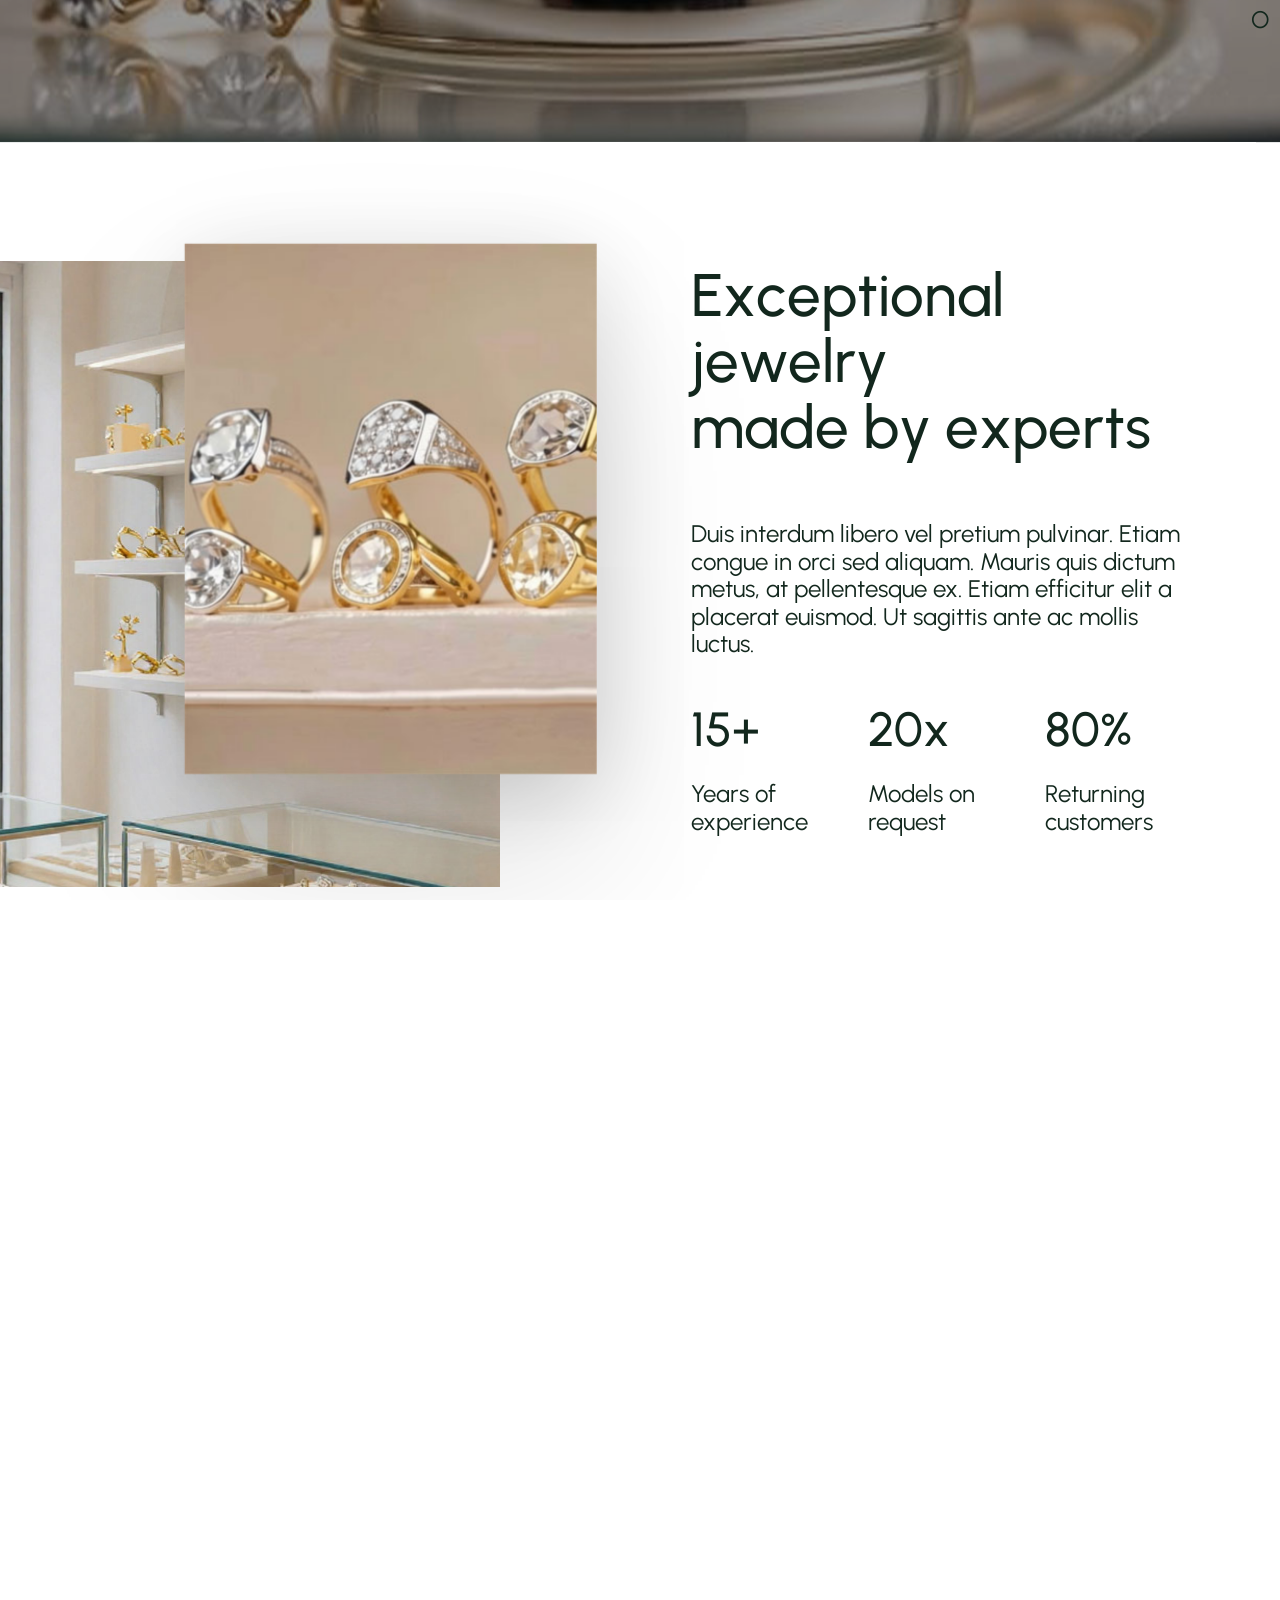
==== index.html @ 09de11d5 "home-page" ====
<!DOCTYPE html>
<html lang="en">

<head>
    <title>Gabriel Matei</title>
    <meta charset="UTF-8">
    <meta name="viewport" content="width=device-width, initial-scale=1">
    <meta name="description" content="" />
    <meta name="keywords"
        content="Senior Frontend UI Developer | Figma to Production | Pixel Perfect Implementation" />
    <meta http-equiv="Content-Language" content="en-us">
    <meta http-equiv="Content-Type" content="text/html; charset=windows-1252">
    <meta http-equiv="content-type" content="text/html; charset=utf-8" />
    <meta http-equiv="X-UA-Compatible" content="IE=9; IE=8; IE=7; IE=EDGE" />
    <link rel="icon" href="favicon.ico" type="image/x-icon" />

    <link rel="preconnect" href="https://fonts.googleapis.com">
    <link rel="preconnect" href="https://fonts.gstatic.com" crossorigin>
    <link href="https://fonts.googleapis.com/css2?family=Urbanist:ital,wght@0,100..900;1,100..900&display=swap" rel="stylesheet">

    <link href="css/bootstrap.min.css" rel="stylesheet">
    <link href="css/custom.css" rel="stylesheet">

    <script src="js/jquery-1.12.4.js"></script>
    <script src="js/gsap.min.js"></script>
    <script src="js/GSDevTools.min.js"></script>
    <script src="js/ScrollSmoother.min.js"></script>
    <script src="js/ScrollToPlugin.min.js"></script>
    <script src="js/ScrollTrigger.min.js"></script>
    <script src="js/SplitText.min.js"></script>
</head>

<body class="page-gm">

    <div id="smooth-wrapper">
        <div id="smooth-content">

            <nav id="side-menu" style="position: fixed; right: -320px; width: 320px; height: 100vh; background: #fff;">
                meniul aici</nav>

            <div class="body-container">

                <div id="csm-hero" class="container-fluid csm-hero">

                    <header>

                        <div class="csm-header d-flex align-items-center">
                            <div class="container">

                                <div class="row d-flex align-center csm-header-container">
                                    <div class="col-lg-5 d-flex align-center gap-15">
                                        <div class="csm-simple-slit-text">Gabriel Matei</div>
                                    </div>
                                    <div class="col-lg-7 csm-menu-right">

                                        <nav>
                                            <ul class="primary-nav">
                                                <li class="menu-item">
                                                    <a href="index.html">Home</a>
                                                </li>
                                                <li class="menu-item">
                                                    <a href="portfolio.html">Portfolio</a>
                                                </li>
                                                <li class="menu-item">
                                                    <a href="tech.html">Tech highlights</a>
                                                </li>
                                                <li class="menu-item">
                                                    <a href="contact.html">Contact</a>
                                                </li>
                                            </ul>
                                        </nav>
                                    </div>
                                </div>

                            </div>
                        </div>

                    </header>

                    <div class="container">
                        <div class="row">
                            <div class="col-lg-12">
                                <div class="hero-c-left">
                                    <h1><span class="color">Senior</span> Frontend Developer</h1>
                                    <div class="description"><span class="bullet">&#11044;</span> Building responsive
                                        interfaces & UI systems</div>
                                    <div class="description"><span class="bullet">&#11044;</span> Advanced CSS
                                        architecture</div>
                                    <div class="description"><span class="bullet">&#11044;</span> CSS variables design
                                        systems</div>
                                    <div class="description"><span class="bullet">&#11044;</span> Dynamic theming with
                                        HSL color tokens</div>
                                    <div class="description"><span class="bullet">&#11044;</span> Responsive UI systems
                                    </div>
                                    <div class="hero-btn">
                                        <a class="csm-btn csm-full-btn" href="portfolio.html">Read More</a>
                                        <a class="csm-btn csm-btn-white" href="contact.html">Contact</a>
                                    </div>
                                </div>
                            </div>
                        </div>
                    </div>

                </div>

                <div class="container-fluid">
                    <div class="csm-image-grid">

                        <div class="row">

                            <div class="img-col-right col-lg-6">
                                <div class="csm-img">
                                    <div class="csm-c-img">
                                        <img src="img/jewerly-store-01.jpg" alt="" data-speed="1.1">
                                    </div>
                                </div>
                                <div class="csm-c-img">
                                    <div class="" data-speed="1.1">
                                        <div class="csm-img-small">
                                            <img src="img/jewerly-store-01k.jpg" alt="" data-speed="1.2">
                                        </div>
                                    </div>
                                </div>
                            </div>

                            <div class="text-col-right col-lg-6">
                                <h2 class="csm-slit-word">Exceptional jewelry<br>made by experts</h2>
                                <p class="csm-text-slideUp">Duis interdum libero vel pretium pulvinar. Etiam congue in
                                    orci sed aliquam. Mauris quis dictum metus, at pellentesque ex. Etiam efficitur elit
                                    a placerat euismod. Ut sagittis ante ac mollis luctus.</p>
                                <div class="csm-grid-details">
                                    <div class="row">
                                        <div class="col-lg-4">
                                            <h3 class="csm-text-slideUp">15+</h3>
                                            <p class="csm-text-slideUp">Years of experience</p>
                                        </div>
                                        <div class="col-lg-4">
                                            <h3 class="csm-text-slideUp">20x</h3>
                                            <p class="csm-text-slideUp">Models on request</p>
                                        </div>
                                        <div class="col-lg-4">
                                            <h3 class="csm-text-slideUp">80%</h3>
                                            <p class="csm-text-slideUp">Returning customers</p>
                                        </div>
                                    </div>
                                </div>
                            </div>
                        </div>

                        <div class="row row-reverse">

                            <div class="img-col-left col-lg-6">
                                <div class="csm-img">
                                    <div class="csm-c-img">
                                        <img src="img/jewerly-store-02.jpg" alt="" data-speed="1.1">
                                    </div>
                                </div>
                                <div class="csm-c-img">
                                    <div class="csm-img-small">
                                        <img src="img/jewerly-store-01e.jpg" alt="" data-speed="1.15">
                                    </div>
                                </div>
                            </div>

                            <div class="text-col-right col-lg-6">
                                <h2 class="csm-slit-word">Exceptionally executed</h2>
                                <p class="csm-text-slideUp">Ut lectus erat, fermentum sed eros quis, varius malesuada
                                    ligula. Donec sit amet tempor nulla. Donec feugiat enim diam, ut condimentum libero
                                    varius in. Nunc feugiat vulputate mi laoreet hendrerit. Nulla a sagittis ligula.
                                    Vestibulum vestibulum eu nunc et fermentum. Integer ultricies, urna a sollicitudin
                                    malesuada, leo sem sagittis arcu, at vulputate turpis elit viverra enim.</p>
                                <div class="csm-grid-details">
                                    <div class="row">
                                        <div class="col-lg-6">
                                            <h3 class="csm-text-slideUp">100+</h3>
                                            <p class="csm-text-slideUp">New stores across the country</p>
                                        </div>
                                        <div class="col-lg-6">
                                            <h3 class="csm-text-slideUp">25%</h3>
                                            <p class="csm-text-slideUp">Discount on new products</p>
                                        </div>
                                    </div>
                                </div>
                            </div>

                        </div>

                        <div class="row">

                            <div class="img-col-right col-lg-6">
                                <div class="csm-img">
                                    <div class="csm-c-img">
                                        <img src="img/jewerly-store-03.jpg" alt="" data-speed="1.1">
                                    </div>
                                </div>
                                <div class="csm-c-img">
                                    <div class="" data-speed="1.1">
                                        <div class="csm-img-small">
                                            <img src="img/jewerly-store-03h.jpg" alt="" data-speed="1.2">
                                        </div>
                                    </div>
                                </div>
                            </div>

                            <div class="text-col-right col-lg-6">
                                <h2 class="csm-slit-word">New models made monthly</h2>
                                <p class="csm-text-slideUp">Sed lobortis magna rhoncus vestibulum porta. Donec non
                                    varius enim. Quisque posuere augue venenatis est imperdiet rutrum. Curabitur
                                    pulvinar posuere tincidunt. Sed ullamcorper nisl sit amet sapien luctus pretium. Sed
                                    rhoncus iaculis posuere. Nam placerat scelerisque auctor.</p>
                                <div class="csm-grid-details">
                                    <div class="row">
                                        <div class="col-lg-4">
                                            <h3 class="csm-text-slideUp">3x</h3>
                                            <p class="csm-text-slideUp">New models</p>
                                        </div>
                                        <div class="col-lg-4">
                                            <h3 class="csm-text-slideUp">+40%</h3>
                                            <p class="csm-text-slideUp">Turnover</p>
                                        </div>
                                        <div class="col-lg-4">
                                            <h3 class="csm-text-slideUp">100%</h3>
                                            <p class="csm-text-slideUp">Satisfied customers</p>
                                        </div>
                                    </div>
                                </div>
                            </div>
                        </div>
                    </div>
                </div>

                <!-- <div class="roll-text">
                    <div class="inner">
                        <div class="text">
                            innovation
                        </div>
                        <div class="text">
                            innovation
                        </div>
                        <div class="text">
                            innovation
                        </div>
                    </div>
                </div> -->

                <div class="roll-text-right">
                    <div id="rti-in" class="inner">
                        <div id="rti-text" class="text">
                            innovation
                        </div>
                        <div class="text">
                            innovation
                        </div>
                        <div class="text">
                            innovation
                        </div>
                    </div>
                </div>

                <div class="sticky-container">

                    <div class="csm-bg-1 sticky-box">
                        <div class="container">
                            <div class="row">
                                <div class="col-lg-12">
                                    <h3>The beginnings</h3>
                                    <div class="sticky-box-text">
                                        <p>Quisque quis volutpat nulla. Class aptent taciti sociosqu ad litora torquent
                                            per conubia nostra, per inceptos himenaeos. Ut sodales, magna sed imperdiet
                                            ullamcorper, velit tortor lacinia tellus, vel vestibulum turpis tellus ac
                                            turpis. Aliquam scelerisque turpis sed quam aliquet, in convallis lorem
                                            tristique.</p>
                                    </div>
                                </div>
                            </div>
                        </div>
                    </div>

                    <div class="csm-bg-2 sticky-box">
                        <div class="container">
                            <div class="row">
                                <div class="col-lg-12">
                                    <h3>Fine Jewellery</h3>
                                    <div class="sticky-box-text">
                                        <p> In sagittis ex at auctor condimentum. In ante enim, accumsan tempor ante ac,
                                            finibus porta eros. Curabitur libero risus, bibendum sed tempor quis,
                                            lacinia vitae nibh. Ut non elit ut erat condimentum sollicitudin. Phasellus
                                            a pulvinar tortor. Sed ac tellus et sem ultrices faucibus. Vestibulum in
                                            rhoncus urna. Nullam vel feugiat nulla, sit amet dapibus augue.</p>
                                    </div>
                                </div>
                            </div>
                        </div>
                    </div>

                    <div class="csm-bg-3 sticky-box">
                        <div class="container">
                            <div class="row">
                                <div class="col-lg-12">
                                    <h3>The first ambassador</h3>
                                    <div class="sticky-box-text">
                                        <p>Phasellus molestie, sapien vitae vehicula facilisis, enim velit tempor
                                            tortor, vitae eleifend lorem sem nec erat. Vestibulum mattis, risus et
                                            consectetur porta, nisl ex egestas nisl, eu suscipit urna odio non velit.
                                            Nunc id mi volutpat, viverra urna nec, pretium dui. Integer commodo enim
                                            gravida ligula semper, sed eleifend ligula sodales. Duis nec ultrices sem,
                                            sed vestibulum elit. Maecenas malesuada iaculis consequat. Sed lectus enim,
                                            dignissim eget iaculis at, placerat eu dui. Suspendisse non mattis est.
                                            Vivamus eleifend convallis sem. Donec justo odio, scelerisque eu nibh et,
                                            feugiat consequat diam.</p>
                                    </div>
                                </div>
                            </div>
                        </div>
                    </div>

                    <div class="csm-bg-4 sticky-box">
                        <div class="container">
                            <div class="row">
                                <div class="col-lg-12">
                                    <h3>The steps to international success</h3>
                                    <div class="sticky-box-text">
                                        <p> Aliquam erat volutpat. Etiam porttitor mauris id arcu ornare, in scelerisque
                                            nisl tempor. Donec et tempus arcu. Curabitur non pretium nisl, in rhoncus
                                            urna. Aliquam at pharetra turpis, nec dapibus turpis. Vestibulum ex justo,
                                            pretium ac metus ut, ullamcorper pellentesque nunc. Proin et imperdiet
                                            justo. Mauris vitae nunc quis nisi egestas tempor. In quis feugiat nisl.
                                            Quisque porttitor in tellus ut vulputate. Integer non justo metus.</p>
                                    </div>
                                </div>
                            </div>
                        </div>
                    </div>

                    <div class="csm-bg-5 sticky-box">
                        <div class="container">
                            <div class="row">
                                <div class="col-lg-12">
                                    <h3>The luxury experience</h3>
                                    <div class="sticky-box-text">
                                        <p> Lorem ipsum dolor sit amet, consectetur adipiscing elit. Aliquam elit nisl,
                                            dictum eget tortor eu, sodales interdum velit. Ut pretium augue at dolor
                                            laoreet, nec iaculis tellus pharetra. Etiam id mauris ut felis consectetur
                                            vestibulum. Etiam vitae congue sem. Aenean diam metus, facilisis eu libero
                                            ultricies, fringilla porttitor enim. Nulla ac dolor quis urna ultrices
                                            placerat ac eu massa. Donec ante nisi, pulvinar non commodo eget, pretium
                                            eget diam.</p>
                                    </div>
                                </div>
                            </div>
                        </div>
                    </div>

                    <div class="csm-bg-6 sticky-box last-sticky-box">
                        <div class="container">
                            <div class="row">
                                <div class="col-lg-12">
                                    <h3>Design and innovation</h3>
                                    <div class="sticky-box-text">
                                        <p> Etiam sodales nibh nec velit lacinia interdum. Maecenas ornare nibh vitae
                                            sem posuere, ac tristique arcu faucibus. Fusce ligula libero, dignissim ac
                                            iaculis nec, viverra non velit. Integer nec accumsan ex. Aliquam eleifend
                                            dapibus nisi non interdum. Nam diam lorem, dignissim in nunc at, varius
                                            facilisis massa. Donec et condimentum tellus. In laoreet erat eget enim
                                            commodo, nec volutpat metus aliquet.</p>
                                    </div>
                                </div>
                            </div>
                        </div>
                    </div>

                </div>

                <div id="highlight-style" class="csm-gradient-th-container">
                    <div class="bg">
                        <div class="container">
                            <div class="row">
                                <div class="col-lg-12">
                                    <p>Vivamus fringilla, augue nec egestas volutpat, risus tortor blandit nunc, vel
                                        vestibulum nisl nisi ac nulla. Integer fermentum porttitor tempor. Pellentesque
                                        et tincidunt massa. Vestibulum ante ipsum primis in faucibus orci luctus et
                                        ultrices posuere cubilia curae. Nam in tellus laoreet, ullamcorper elit at,
                                        imperdiet risus. Fusce purus sem, cursus nec purus imperdiet, aliquet congue
                                        leo.</p>
                                </div>
                            </div>
                        </div>
                    </div>
                </div>

                <div class="scroll-text-container">

                    <section class='scroll-text-smooth'>
                        <div class='wrapper text'>
                            <span>you can shine</span>
                        </div>
                    </section>

                </div>

                <!-- <div class="csm-gradient-sec-container">
                    <div class="bg">
                        <div class="container">
                            <div class="row">
                                <div class="col-lg-12">
                                    <p>Maecenas eget tincidunt ex, nec venenatis quam. Maecenas sodales metus neque. Fusce ornare erat est, quis suscipit ante rhoncus quis. Vivamus a elit dolor. Sed magna tortor, pretium sed accumsan in, pretium ac arcu. Quisque sed dictum turpis, vel euismod ante. Praesent neque risus, vehicula et nulla eu, dapibus suscipit tellus. Nunc in diam magna. Quisque vel justo scelerisque, blandit turpis non, gravida urna. Sed vestibulum nibh a est scelerisque pretium. Aenean finibus commodo orci eu congue. Aenean commodo commodo eros, eu porta velit lobortis ac. Suspendisse ut pretium nibh, sit amet volutpat enim.</p>
                                </div>
                            </div>
                        </div>
                    </div>
                </div> -->

                <div class="csm-icon-boxes-full">
                    <div class="csm-icon-boxes">
                        <div class="container-fluid">
                            <div class="row">
                                <div class="col-lg-3 csm-box-1">
                                    <div class="csm-icon">
                                        <svg version="1.0" xmlns="http://www.w3.org/2000/svg" width="512.000000pt"
                                            height="512.000000pt" viewBox="0 0 512.000000 512.000000"
                                            preserveAspectRatio="xMidYMid meet">
                                            <g transform="translate(0.000000,512.000000) scale(0.100000,-0.100000)"
                                                fill="#000000" stroke="none">
                                                <path
                                                    d="M2500 4648 c-19 -21 -20 -34 -20 -244 0 -209 1 -223 21 -248 16 -20 29 -26 59 -26 30 0 43 6 59 26 20 25 21 39 21 249 0 219 0 222 -23 243 -31 30 -89 30 -117 0z" />
                                                <path
                                                    d="M1600 4498 c-11 -12 -20 -34 -20 -48 0 -15 47 -124 105 -242 93 -193 108 -217 135 -227 54 -18 109 16 110 69 0 26 -186 419 -214 452 -23 26 -89 24 -116 -4z" />
                                                <path
                                                    d="M3404 4502 c-25 -30 -214 -424 -214 -448 0 -12 9 -33 21 -48 16 -20 29 -26 59 -26 22 0 45 7 55 16 23 23 206 403 212 442 4 25 1 38 -17 57 -29 31 -92 35 -116 7z" />
                                                <path
                                                    d="M904 4090 c-26 -10 -54 -48 -54 -71 0 -32 121 -269 145 -285 37 -24 91 -11 110 26 8 16 15 35 15 43 0 8 -29 74 -65 146 -50 101 -71 134 -90 141 -30 12 -33 12 -61 0z" />
                                                <path
                                                    d="M4152 4090 c-15 -7 -42 -50 -87 -141 -36 -72 -65 -138 -65 -146 0 -8 7 -27 15 -43 19 -37 73 -50 110 -26 26 17 145 253 145 287 0 25 -40 67 -70 73 -14 3 -35 1 -48 -4z" />
                                                <path
                                                    d="M1695 3790 c-197 -31 -390 -132 -520 -272 -33 -35 -311 -422 -617 -860 -603 -861 -588 -836 -535 -886 28 -27 77 -29 105 -4 10 9 261 364 557 787 296 424 559 794 584 824 62 74 141 135 236 181 119 57 190 74 325 74 160 0 277 -35 404 -119 58 -38 81 -66 92 -111 6 -24 5 -26 -12 -19 -10 5 -59 19 -109 33 -115 31 -310 35 -420 8 -225 -55 -421 -184 -538 -356 -41 -59 -8 -130 60 -130 31 0 43 7 77 47 114 132 215 206 347 254 217 79 432 56 648 -70 51 -30 77 -52 88 -76 21 -44 11 -94 -28 -130 -39 -39 -91 -38 -179 0 -52 22 -84 29 -161 33 -169 8 -288 -35 -400 -147 -76 -76 -114 -144 -165 -296 -30 -90 -34 -115 -34 -205 0 -158 36 -270 126 -389 25 -33 73 -81 107 -106 34 -26 203 -118 377 -205 173 -87 325 -169 338 -183 53 -56 32 -146 -42 -181 -35 -16 -44 -16 -246 10 -196 25 -211 26 -234 10 -45 -29 -47 -102 -3 -130 12 -8 111 -26 229 -41 234 -30 279 -27 362 25 l46 30 46 -30 c90 -57 111 -57 529 -4 426 54 465 54 607 -6 152 -63 215 -129 760 -790 l293 -355 44 -3 c56 -4 81 17 81 69 0 42 27 6 -379 499 -306 372 -447 532 -528 602 -123 107 -285 173 -453 184 -68 5 -159 -4 -447 -41 -353 -45 -364 -46 -399 -29 -74 35 -95 125 -42 181 13 14 165 96 338 183 174 87 343 179 377 205 104 78 183 198 218 335 28 105 17 270 -25 385 -51 142 -87 204 -159 276 -111 110 -232 155 -400 147 -77 -4 -109 -11 -161 -33 -89 -39 -141 -39 -181 1 -20 21 -32 44 -36 71 -4 34 -1 45 27 76 37 42 148 106 235 135 33 12 99 26 148 33 240 33 502 -74 662 -272 52 -64 59 -69 95 -69 71 0 105 69 63 130 -117 172 -314 302 -538 356 -111 27 -306 23 -420 -8 -49 -14 -99 -28 -109 -33 -17 -7 -19 -5 -13 23 4 18 14 43 22 56 21 32 156 98 270 132 78 24 108 27 225 28 120 0 144 -3 215 -27 207 -69 281 -141 576 -564 127 -182 234 -327 247 -333 36 -16 61 -12 87 15 50 49 44 60 -201 411 -124 177 -250 350 -280 382 -104 115 -268 215 -424 259 -99 27 -356 25 -464 -5 -165 -46 -330 -131 -378 -196 -43 -59 -63 -138 -52 -206 l9 -55 -42 -28 -43 -29 -43 29 -42 28 9 49 c11 62 -5 138 -43 198 -47 75 -233 179 -390 219 -88 23 -268 32 -356 19z m886 -956 c54 -66 208 -80 314 -29 54 27 70 30 160 30 91 0 105 -3 153 -28 114 -60 165 -128 222 -296 29 -86 32 -103 28 -191 -3 -88 -7 -104 -41 -171 -71 -142 -111 -171 -502 -366 -170 -85 -320 -164 -332 -175 l-22 -20 -33 25 c-18 14 -168 92 -333 175 -165 83 -321 165 -346 184 -63 45 -116 110 -153 188 -26 55 -31 80 -34 161 -4 87 -1 104 28 190 58 171 114 244 228 297 49 23 70 27 152 27 84 -1 102 -4 155 -30 106 -51 260 -37 314 29 8 9 17 16 21 16 4 0 13 -7 21 -16z" />
                                                <path
                                                    d="M4497 2608 c-24 -19 -38 -64 -28 -91 9 -24 492 -719 521 -751 23 -23 85 -24 111 0 13 11 19 30 19 56 0 36 -27 78 -257 406 -141 202 -264 372 -272 379 -21 16 -73 16 -94 1z" />
                                                <path
                                                    d="M1488 1350 c-130 -23 -250 -75 -353 -153 -86 -65 -246 -249 -793 -915 -128 -155 -142 -177 -142 -211 0 -52 25 -73 81 -69 l44 3 315 382 c519 629 575 688 716 755 79 37 191 60 279 57 97 -3 102 -2 125 21 27 27 25 73 -3 106 -22 25 -29 27 -123 30 -54 2 -120 -1 -146 -6z" />
                                            </g>
                                        </svg>
                                    </div>
                                    <h4>Love & Engagement</h4>
                                    <p>Expertly crafted diamond rings that celebrate love in all its forms</p>
                                </div>
                                <div class="col-lg-3 csm-box-2">
                                    <div class="csm-icon">
                                        <svg version="1.0" xmlns="http://www.w3.org/2000/svg" width="512.000000pt"
                                            height="512.000000pt" viewBox="0 0 512.000000 512.000000"
                                            preserveAspectRatio="xMidYMid meet">
                                            <g transform="translate(0.000000,512.000000) scale(0.100000,-0.100000)"
                                                fill="#000000" stroke="none">
                                                <path
                                                    d="M985 5095 c-18 -17 -25 -35 -25 -61 0 -34 11 -48 140 -179 l140 -142 0 -61 c0 -105 -64 -269 -155 -397 -50 -70 -169 -187 -238 -234 -64 -44 -221 -117 -277 -130 -25 -6 -72 -11 -105 -11 l-59 0 -143 141 -142 142 -43 -6 c-54 -7 -78 -35 -78 -90 0 -41 4 -45 317 -360 360 -360 373 -370 492 -369 181 2 384 76 543 198 l60 47 95 -95 94 -94 14 -80 c76 -423 -130 -900 -492 -1144 -79 -54 -103 -81 -103 -120 0 -39 23 -66 99 -117 378 -255 577 -721 494 -1159 -22 -121 -20 -154 12 -182 31 -26 51 -27 147 -6 101 23 337 23 439 0 166 -36 302 -93 436 -182 95 -64 229 -192 288 -278 78 -113 92 -126 141 -126 48 0 38 -10 153 146 254 343 719 521 1143 440 164 -32 194 -2 162 162 -22 116 -24 303 -5 412 28 161 98 333 191 471 59 87 219 245 311 307 81 54 89 65 89 116 0 41 -11 54 -90 107 -36 24 -107 84 -158 133 -285 275 -406 653 -337 1054 19 112 19 112 -1 139 -29 38 -64 44 -147 25 -105 -23 -355 -23 -467 1 -173 38 -332 112 -486 228 -59 45 -86 59 -111 59 -49 0 -83 -37 -83 -91 0 -37 5 -47 43 -81 98 -92 295 -202 448 -251 152 -50 232 -61 425 -62 l181 0 -1 -165 c0 -186 15 -290 64 -441 76 -233 211 -435 400 -601 l68 -61 -53 -43 c-124 -102 -261 -274 -338 -429 -107 -215 -164 -511 -140 -725 l9 -76 -81 9 c-150 16 -372 -11 -535 -64 -227 -73 -461 -231 -610 -410 l-47 -57 -60 67 c-168 191 -368 324 -602 401 -151 49 -255 64 -441 64 l-165 -1 0 186 c0 200 -11 276 -61 428 -76 230 -240 468 -424 616 l-45 36 40 32 c287 231 471 596 493 981 l7 112 327 -322 326 -322 -43 -64 c-23 -35 -56 -102 -73 -148 -75 -208 -64 -416 33 -613 131 -268 386 -425 690 -425 298 0 549 151 685 412 60 115 83 209 83 353 1 174 -37 304 -131 442 -91 133 -295 283 -386 283 -71 0 -111 -80 -71 -137 9 -12 48 -39 88 -60 101 -52 210 -163 259 -263 47 -98 62 -166 62 -270 -2 -247 -160 -465 -400 -552 -73 -26 -232 -36 -313 -18 -297 64 -509 368 -461 662 13 78 58 197 90 238 l19 25 218 -217 c207 -207 220 -218 256 -218 54 0 87 35 87 91 0 41 -3 46 -215 259 -165 166 -213 219 -203 227 7 6 40 24 74 41 75 38 89 54 89 104 0 48 -39 88 -86 88 -32 0 -134 -47 -186 -86 -17 -13 -35 -24 -40 -24 -4 0 -154 146 -333 325 l-325 325 96 0 c260 0 551 100 772 266 112 84 129 130 74 192 -32 35 -90 30 -141 -11 -141 -115 -292 -190 -476 -238 -100 -27 -316 -36 -435 -19 l-90 12 -99 98 -98 97 45 59 c139 180 225 433 199 584 -6 33 -18 75 -27 93 -8 18 -160 178 -338 355 -323 322 -323 322 -365 322 -32 0 -49 -6 -67 -25z m618 -812 c-2 -151 -107 -359 -257 -509 -150 -150 -358 -255 -509 -257 l-68 -1 -94 94 -95 94 84 27 c298 98 537 308 671 592 24 50 52 120 61 155 l18 63 95 -95 95 -95 -1 -68z" />
                                                <path
                                                    d="M3022 5113 c-29 -11 -42 -62 -42 -162 0 -121 9 -147 55 -167 43 -18 79 -10 105 23 17 22 20 41 20 143 0 104 -2 120 -21 144 -16 21 -28 26 -62 25 -23 0 -48 -3 -55 -6z" />
                                                <path
                                                    d="M3012 4590 c-30 -28 -34 -53 -30 -174 3 -119 15 -142 79 -152 28 -5 41 -1 67 21 l32 27 0 124 c0 119 -1 126 -25 149 -31 32 -91 34 -123 5z" />
                                                <path
                                                    d="M3009 4071 c-29 -29 -29 -31 -29 -146 0 -115 0 -117 29 -146 18 -17 40 -29 56 -29 33 0 81 24 89 45 3 9 6 70 6 136 0 114 -1 121 -25 144 -35 36 -88 34 -126 -4z" />
                                                <path
                                                    d="M3013 3566 c-27 -24 -28 -27 -31 -143 -4 -117 -3 -120 23 -151 35 -42 93 -45 130 -7 24 23 25 30 25 147 -1 128 -5 144 -47 166 -34 19 -69 14 -100 -12z" />
                                                <path
                                                    d="M3030 3068 c-40 -21 -50 -54 -50 -166 0 -142 16 -172 96 -172 24 0 43 8 59 25 24 23 25 30 25 148 0 116 -1 125 -23 145 -29 28 -75 36 -107 20z" />
                                            </g>
                                        </svg>
                                    </div>
                                    <h4>The Art of Watchmaking</h4>
                                    <p>The precision of the work carried out at the highest level</p>
                                </div>
                                <div class="col-lg-3 csm-box-3">
                                    <div class="csm-icon">
                                        <svg version="1.0" xmlns="http://www.w3.org/2000/svg" width="512.000000pt"
                                            height="512.000000pt" viewBox="0 0 512.000000 512.000000"
                                            preserveAspectRatio="xMidYMid meet">
                                            <g transform="translate(0.000000,512.000000) scale(0.100000,-0.100000)"
                                                fill="#000000" stroke="none">
                                                <path
                                                    d="M1512 4372 l-312 -197 -421 -440 -421 -440 -179 -315 c-160 -280 -179 -319 -179 -360 0 -70 69 -662 80 -690 6 -14 19 -31 29 -37 13 -8 419 -40 1118 -88 604 -42 1099 -78 1101 -80 2 -1 -25 -249 -59 -550 -66 -585 -65 -577 -15 -610 24 -16 106 -11 1358 74 733 50 1348 95 1367 99 63 13 66 27 105 377 20 176 36 340 36 365 0 40 -22 82 -183 362 l-182 317 -421 438 -420 438 -306 193 -306 192 -63 0 c-35 0 -162 -7 -282 -16 -120 -9 -220 -14 -223 -11 -3 2 -32 243 -65 533 -32 291 -62 537 -65 547 -14 43 -41 49 -387 73 -182 13 -345 24 -362 24 -22 0 -116 -55 -343 -198z m633 -3 c110 -6 205 -14 212 -18 12 -7 -328 -643 -343 -641 -5 1 -93 45 -195 98 l-186 97 109 190 c59 105 122 214 139 243 22 39 34 52 47 48 9 -2 107 -10 217 -17z m-567 -191 c-8 -13 -43 -74 -79 -137 -63 -111 -73 -123 -470 -538 -398 -416 -408 -426 -521 -498 -64 -40 -126 -79 -139 -86 -23 -12 -23 -11 -8 12 9 13 44 75 80 138 63 111 73 123 470 538 l407 425 133 84 c73 46 135 84 137 84 2 0 -2 -10 -10 -22z m929 -434 c42 -373 42 -376 23 -402 -15 -21 -24 -69 -40 -217 -11 -104 -24 -203 -28 -219 -6 -26 -26 14 -156 319 -105 248 -145 353 -139 365 33 68 288 530 293 530 3 0 24 -169 47 -376z m-786 -91 l186 -98 -360 -375 c-197 -206 -399 -416 -448 -467 l-88 -91 -100 172 c-55 94 -103 178 -106 187 -4 12 97 123 355 393 199 207 364 376 368 376 4 0 91 -44 193 -97z m506 -708 l191 -450 -24 -215 c-13 -118 -25 -218 -27 -221 -2 -5 -1194 437 -1206 447 -1 1 192 206 430 454 237 248 435 447 439 443 4 -4 93 -210 197 -458z m1121 61 c72 -129 132 -238 132 -242 -1 -13 -373 -205 -382 -196 -11 11 -348 635 -345 638 3 3 362 31 422 32 l40 1 133 -233z m855 -538 c398 -415 412 -431 474 -540 107 -186 110 -178 -38 -85 l-131 82 -410 427 c-399 415 -412 430 -475 540 -107 187 -110 178 38 85 l132 -82 410 -427z m-1390 236 l149 -275 -248 -584 c-137 -321 -249 -583 -250 -582 -4 5 192 1717 196 1717 3 0 72 -124 153 -276z m-2075 23 c45 -78 93 -161 107 -184 l25 -41 -317 -191 c-252 -152 -319 -188 -321 -174 -15 108 -49 449 -44 451 4 1 106 65 227 142 121 77 225 140 230 140 6 0 47 -64 93 -143z m3217 -493 c198 -207 361 -380 363 -385 3 -7 -168 -309 -200 -352 -12 -16 -54 24 -453 442 -242 252 -441 463 -442 468 -2 6 344 196 367 202 3 0 167 -168 365 -375z m-2300 -110 c297 -112 531 -203 520 -203 -51 0 -1696 117 -1701 121 -2 3 116 77 263 166 l267 160 56 -21 c30 -11 298 -112 595 -223z m1934 -373 c200 -208 363 -382 363 -387 -1 -6 -1474 -564 -1479 -560 -2 1 138 332 309 735 l312 733 66 -70 c36 -39 229 -242 429 -451z m1139 -181 c199 -125 213 -135 208 -159 -3 -14 -15 -117 -27 -229 -15 -130 -27 -201 -33 -198 -6 2 -149 87 -318 188 l-307 184 96 165 c135 232 120 213 146 197 12 -8 118 -74 235 -148z m-335 -512 c248 -149 268 -163 237 -166 -73 -6 -1705 -119 -1707 -118 -4 3 1172 444 1185 445 8 1 136 -72 285 -161z" />
                                                <path
                                                    d="M3410 4315 l0 -85 -85 0 -85 0 0 -90 0 -90 85 0 85 0 0 -85 0 -85 90 0 90 0 0 85 0 85 85 0 85 0 0 90 0 90 -85 0 -85 0 0 85 0 85 -90 0 -90 0 0 -85z m170 -175 l0 -80 -80 0 -80 0 0 80 0 80 80 0 80 0 0 -80z" />
                                                <path d="M3660 3630 l0 -90 90 0 90 0 0 90 0 90 -90 0 -90 0 0 -90z" />
                                                <path d="M4690 3110 l0 -90 90 0 90 0 0 90 0 90 -90 0 -90 0 0 -90z" />
                                                <path d="M930 1580 l0 -90 90 0 90 0 0 90 0 90 -90 0 -90 0 0 -90z" />
                                                <path
                                                    d="M680 1245 l0 -85 -85 0 -85 0 0 -90 0 -90 85 0 85 0 0 -85 0 -85 90 0 90 0 0 85 0 85 85 0 85 0 0 90 0 90 -85 0 -85 0 0 85 0 85 -90 0 -90 0 0 -85z m170 -175 l0 -80 -80 0 -80 0 0 80 0 80 80 0 80 0 0 -80z" />
                                            </g>
                                        </svg>
                                    </div>
                                    <h4>New Models</h4>
                                    <p>New models appear regularly and differ from previous ones</p>
                                </div>
                                <div class="col-lg-3 csm-box-4">
                                    <div class="csm-icon">
                                        <svg version="1.0" xmlns="http://www.w3.org/2000/svg" width="512.000000pt"
                                            height="512.000000pt" viewBox="0 0 512.000000 512.000000"
                                            preserveAspectRatio="xMidYMid meet">
                                            <g transform="translate(0.000000,512.000000) scale(0.100000,-0.100000)"
                                                fill="#000000" stroke="none">
                                                <path
                                                    d="M2407 5100 c-78 -24 -155 -77 -208 -141 -100 -119 -126 -143 -184 -170 -68 -33 -163 -39 -225 -15 -162 64 -185 69 -275 68 -144 -1 -247 -45 -346 -148 -64 -68 -105 -146 -119 -227 -6 -31 -14 -82 -20 -113 -21 -124 -102 -218 -217 -254 -36 -11 -79 -20 -97 -20 -51 0 -146 -28 -201 -60 -61 -35 -155 -130 -182 -185 -40 -79 -56 -148 -56 -235 0 -84 7 -113 69 -270 24 -62 18 -157 -15 -225 -27 -58 -51 -84 -170 -183 -110 -92 -161 -209 -161 -366 1 -151 54 -269 163 -358 108 -90 163 -152 182 -207 25 -76 16 -175 -24 -266 -64 -150 -61 -296 12 -440 27 -55 121 -150 182 -185 55 -32 150 -60 201 -60 18 0 62 -9 100 -21 56 -17 77 -31 125 -78 47 -48 61 -69 78 -125 12 -38 21 -86 21 -107 0 -47 32 -147 66 -205 31 -53 128 -146 179 -171 80 -40 148 -56 235 -56 85 1 100 4 275 70 26 10 64 14 110 11 115 -6 159 -35 293 -196 91 -110 208 -162 362 -162 155 0 272 53 362 163 90 108 152 163 207 182 76 25 175 16 266 -24 92 -39 185 -54 267 -42 126 19 208 61 291 150 68 74 105 149 119 238 26 176 57 242 145 309 42 32 114 54 233 72 89 13 169 53 241 119 105 97 150 202 151 348 1 90 -4 113 -68 275 -24 62 -18 157 15 225 27 58 51 84 170 183 110 92 161 209 161 366 -1 150 -54 268 -162 358 -118 99 -142 125 -169 183 -33 68 -39 163 -15 225 64 162 69 185 68 275 -1 144 -45 247 -148 346 -71 66 -148 106 -235 120 -182 29 -229 48 -295 122 -46 51 -84 147 -84 211 0 51 -28 146 -60 201 -35 61 -130 155 -185 182 -79 40 -148 56 -235 56 -84 0 -113 -7 -270 -69 -62 -24 -157 -18 -225 15 -58 27 -84 51 -183 170 -56 66 -130 116 -211 141 -83 26 -223 26 -304 0z m273 -161 c64 -29 102 -61 155 -130 118 -156 240 -215 423 -207 84 4 109 9 187 42 148 63 264 50 365 -41 69 -62 96 -119 114 -243 20 -133 59 -214 140 -296 82 -81 163 -120 296 -140 124 -18 181 -45 243 -114 90 -100 103 -217 41 -366 -33 -77 -38 -102 -42 -186 -8 -183 51 -305 207 -423 110 -84 151 -158 151 -275 0 -118 -42 -192 -154 -277 -152 -115 -212 -239 -204 -422 4 -83 10 -108 42 -185 62 -149 49 -266 -41 -366 -62 -69 -119 -96 -243 -114 -133 -20 -214 -59 -296 -140 -81 -82 -120 -163 -140 -296 -18 -123 -45 -181 -112 -241 -102 -92 -219 -106 -367 -43 -78 33 -103 38 -186 42 -183 8 -307 -52 -422 -204 -85 -112 -159 -153 -277 -154 -121 0 -196 44 -284 164 -92 124 -207 186 -363 194 -105 5 -154 -5 -258 -50 -125 -55 -249 -37 -345 49 -69 62 -96 119 -114 243 -20 133 -59 214 -140 296 -82 81 -163 120 -296 140 -123 18 -181 45 -241 112 -87 97 -105 223 -51 349 43 97 52 137 52 229 0 169 -62 288 -209 399 -110 84 -151 158 -151 275 0 117 41 191 151 275 147 111 209 230 209 399 0 92 -9 132 -52 229 -54 126 -36 252 51 349 60 67 118 94 241 112 133 20 214 59 296 140 81 82 120 163 140 296 18 124 45 181 114 243 101 91 217 104 365 41 78 -33 103 -38 187 -42 183 -8 305 51 423 207 84 110 158 151 275 151 54 0 88 -6 120 -21z" />
                                                <path
                                                    d="M2315 4369 c-294 -38 -605 -166 -853 -354 -380 -286 -637 -718 -707 -1189 -19 -131 -19 -388 0 -523 38 -269 138 -532 289 -758 118 -176 157 -203 220 -154 38 30 36 84 -5 135 -154 191 -277 455 -331 712 -20 93 -23 136 -23 327 1 189 4 234 23 321 144 665 644 1164 1308 1306 96 20 135 23 329 23 189 -1 234 -4 321 -23 256 -56 520 -179 708 -331 51 -41 105 -43 135 -5 24 30 26 55 10 87 -16 29 -37 46 -164 132 -224 151 -487 252 -758 290 -112 16 -389 18 -502 4z" />
                                                <path
                                                    d="M3861 3704 c-34 -43 -26 -71 44 -169 166 -232 261 -464 301 -739 23 -155 15 -420 -16 -565 -141 -661 -643 -1161 -1306 -1303 -95 -20 -137 -23 -324 -23 -234 0 -293 8 -483 66 -186 57 -332 129 -497 248 -62 44 -94 61 -118 61 -44 0 -72 -30 -72 -79 0 -47 26 -73 172 -168 162 -106 371 -196 575 -248 182 -45 482 -59 682 -29 802 117 1425 737 1546 1540 19 126 19 388 0 521 -37 262 -135 524 -278 741 -95 145 -121 172 -167 172 -30 0 -43 -6 -59 -26z" />
                                                <path
                                                    d="M1925 3666 c-194 -61 -316 -238 -317 -462 -1 -152 44 -268 143 -366 34 -34 82 -70 116 -86 52 -24 70 -27 163 -27 99 0 110 2 171 32 165 81 276 294 253 488 -29 258 -205 437 -428 434 -34 0 -79 -6 -101 -13z m203 -172 c192 -96 226 -399 62 -548 -54 -49 -97 -66 -162 -66 -142 0 -259 141 -261 315 -1 131 61 244 162 297 70 37 129 37 199 2z" />
                                                <path
                                                    d="M2912 3573 c-22 -20 -812 -1897 -812 -1930 0 -11 9 -32 21 -47 27 -35 86 -37 116 -3 30 34 803 1886 803 1925 0 19 -8 40 -20 52 -25 25 -81 26 -108 3z" />
                                                <path
                                                    d="M2975 2387 c-62 -21 -103 -45 -153 -90 -126 -116 -184 -304 -148 -477 34 -160 116 -274 244 -337 72 -36 81 -38 171 -38 84 0 103 3 155 28 169 79 267 240 268 443 1 199 -94 369 -249 446 -57 28 -78 33 -157 35 -56 2 -106 -2 -131 -10z m212 -168 c97 -47 164 -167 166 -294 1 -131 -61 -244 -162 -297 -70 -37 -129 -37 -199 -2 -192 96 -226 399 -62 548 23 21 56 44 74 52 48 20 133 17 183 -7z" />
                                            </g>
                                        </svg>
                                    </div>
                                    <h4>Discounts</h4>
                                    <p>Percentage discounts for loyalty that can reach 50%</p>
                                </div>
                            </div>
                        </div>
                    </div>
                </div>

            </div>

            <footer>
                <div id="csm-footer" class="csm-container-fluid">
                    <div class="csm-footer">
                        <div class="csm-footer-top">
                            <div class="footer-title">you can shine</div>
                            <div class="csm-btn-back">
                                <a class="btn-back" href="#">
                                    <div class="btn-back-fill-bg"></div>
                                    <div class="arrows">
                                        <div class="arrow">
                                            <svg version="1.0" xmlns="http://www.w3.org/2000/svg" width="352.000000pt"
                                                height="500.000000pt" viewBox="0 0 352.000000 500.000000"
                                                preserveAspectRatio="xMidYMid meet">
                                                <g transform="translate(0.000000,500.000000) scale(0.100000,-0.100000)"
                                                    fill="#000000" stroke="none">
                                                    <path
                                                        d="M1611 4990 c-214 -45 -405 -173 -528 -355 -157 -233 -1037 -1624 -1054 -1667 -14 -35 -23 -85 -27 -144 -6 -112 17 -198 76 -290 50 -77 109 -128 202 -173 l75 -36 162 -3 162 -4 3 -936 c3 -873 5 -941 22 -992 61 -187 197 -322 375 -374 47 -14 136 -16 672 -16 588 0 620 1 680 20 163 51 285 165 351 328 l23 57 5 938 5 939 24 19 c20 16 40 19 140 19 183 0 280 37 392 149 69 69 119 156 138 241 25 108 8 248 -42 345 -19 39 -905 1443 -995 1577 -57 87 -180 204 -268 256 -38 23 -112 56 -164 73 -88 30 -106 33 -240 35 -80 2 -165 -1 -189 -6z m103 -148 c-160 -56 -251 -139 -400 -368 -304 -466 -909 -1440 -936 -1507 -29 -74 -36 -215 -13 -292 21 -74 44 -119 91 -180 l36 -48 -57 6 c-208 21 -355 250 -288 447 11 35 200 339 507 820 269 421 511 797 537 835 91 134 218 233 357 279 101 33 106 34 182 35 l65 1 -81 -28z m367 -106 c90 -19 178 -66 234 -123 60 -63 1031 -1598 1058 -1673 58 -164 -31 -368 -198 -453 -57 -29 -69 -31 -210 -37 -168 -7 -196 -16 -242 -77 l-28 -36 -5 -936 c-5 -877 -6 -939 -23 -986 -42 -112 -122 -202 -223 -250 -85 -40 -185 -47 -603 -43 -352 4 -380 6 -433 26 -155 57 -257 184 -278 346 -5 39 -10 463 -10 943 0 592 -3 881 -11 900 -6 15 -20 39 -32 51 -41 45 -75 55 -213 62 -115 6 -139 10 -187 33 -151 74 -233 263 -180 417 18 53 194 342 621 1020 324 513 402 629 470 692 130 120 304 164 493 124z m-1110 -2435 l24 -19 5 -939 c4 -841 7 -942 22 -979 30 -74 57 -123 103 -179 25 -30 41 -55 37 -55 -5 0 -34 9 -65 19 -150 52 -254 179 -277 338 -6 40 -10 424 -10 951 l0 882 69 0 c53 0 74 -4 92 -19z" />
                                                </g>
                                            </svg>
                                        </div>
                                        <div class="arrow">
                                            <svg version="1.0" xmlns="http://www.w3.org/2000/svg" width="352.000000pt"
                                                height="500.000000pt" viewBox="0 0 352.000000 500.000000"
                                                preserveAspectRatio="xMidYMid meet">
                                                <g transform="translate(0.000000,500.000000) scale(0.100000,-0.100000)"
                                                    fill="#000000" stroke="none">
                                                    <path
                                                        d="M1611 4990 c-214 -45 -405 -173 -528 -355 -157 -233 -1037 -1624 -1054 -1667 -14 -35 -23 -85 -27 -144 -6 -112 17 -198 76 -290 50 -77 109 -128 202 -173 l75 -36 162 -3 162 -4 3 -936 c3 -873 5 -941 22 -992 61 -187 197 -322 375 -374 47 -14 136 -16 672 -16 588 0 620 1 680 20 163 51 285 165 351 328 l23 57 5 938 5 939 24 19 c20 16 40 19 140 19 183 0 280 37 392 149 69 69 119 156 138 241 25 108 8 248 -42 345 -19 39 -905 1443 -995 1577 -57 87 -180 204 -268 256 -38 23 -112 56 -164 73 -88 30 -106 33 -240 35 -80 2 -165 -1 -189 -6z m103 -148 c-160 -56 -251 -139 -400 -368 -304 -466 -909 -1440 -936 -1507 -29 -74 -36 -215 -13 -292 21 -74 44 -119 91 -180 l36 -48 -57 6 c-208 21 -355 250 -288 447 11 35 200 339 507 820 269 421 511 797 537 835 91 134 218 233 357 279 101 33 106 34 182 35 l65 1 -81 -28z m367 -106 c90 -19 178 -66 234 -123 60 -63 1031 -1598 1058 -1673 58 -164 -31 -368 -198 -453 -57 -29 -69 -31 -210 -37 -168 -7 -196 -16 -242 -77 l-28 -36 -5 -936 c-5 -877 -6 -939 -23 -986 -42 -112 -122 -202 -223 -250 -85 -40 -185 -47 -603 -43 -352 4 -380 6 -433 26 -155 57 -257 184 -278 346 -5 39 -10 463 -10 943 0 592 -3 881 -11 900 -6 15 -20 39 -32 51 -41 45 -75 55 -213 62 -115 6 -139 10 -187 33 -151 74 -233 263 -180 417 18 53 194 342 621 1020 324 513 402 629 470 692 130 120 304 164 493 124z m-1110 -2435 l24 -19 5 -939 c4 -841 7 -942 22 -979 30 -74 57 -123 103 -179 25 -30 41 -55 37 -55 -5 0 -34 9 -65 19 -150 52 -254 179 -277 338 -6 40 -10 424 -10 951 l0 882 69 0 c53 0 74 -4 92 -19z" />
                                                </g>
                                            </svg>
                                        </div>
                                    </div>
                                </a>
                            </div>
                        </div>
                        <div class="csm-footer-middle">
                            <div class="cfm-col">
                                <div class="cf-logo">
                                    <a href="/">DEMO Site</a>
                                </div>
                            </div>
                            <div class="cfm-col">
                                <div class="cf-box-main">
                                    <div class="cf-box">
                                        <a href="#" class="cf-box-link" aria-label=""></a>

                                        <figure class="media-wrapper image-wrapper responsive media-lazy">
                                            <span class="media-inner image-inner">
                                                <img width="800" height="800" class="media image lazy entered loaded"
                                                    alt="" data-lazyload="1" decoding="async" src="img/robotic-eye.jpg">
                                            </span>
                                        </figure>
                                        <h5 class="cf-box-title split" data-split="">
                                            <span class="line line-normal">Portfolio</span>
                                            <span class="line line-hover">Portfolio</span>
                                        </h5>
                                    </div>
                                </div>
                            </div>
                            <div class="cfm-col">
                                <div class="cf-box-main">
                                    <div class="cf-box">
                                        <a href="#" class="cf-box-link" aria-label=""></a>

                                        <figure class="media-wrapper image-wrapper responsive media-lazy">
                                            <span class="media-inner image-inner">
                                                <img width="800" height="800" class="media image lazy entered loaded"
                                                    alt="" data-lazyload="1" decoding="async" src="img/robotic-eye.jpg">
                                            </span>
                                        </figure>
                                        <h5 class="cf-box-title split" data-split="">
                                            <span class="line line-normal">Tech highlights</span>
                                            <span class="line line-hover">Tech highlights</span>
                                        </h5>
                                    </div>
                                </div>
                            </div>
                            <div class="cfm-col">
                                <div class="cf-box-main">
                                    <div class="cf-box">
                                        <a href="#" class="cf-box-link" aria-label=""></a>

                                        <figure class="media-wrapper image-wrapper responsive media-lazy">
                                            <span class="media-inner image-inner">
                                                <img width="800" height="800" class="media image lazy entered loaded"
                                                    alt="" data-lazyload="1" decoding="async" src="img/robotic-eye.jpg">
                                            </span>
                                        </figure>
                                        <h5 class="cf-box-title split" data-split="">
                                            <span class="line line-normal">Contact</span>
                                            <span class="line line-hover">Contact</span>
                                        </h5>
                                    </div>
                                </div>
                            </div>
                        </div>
                        <div class="csm-footer-bottom">
                            <div class="csm-copyright">
                                &copy; Gabriel Matei <span id="csm-year"></span>. All Rights Reserved
                            </div>
                            <div class="csm-footer-nav">

                            </div>
                        </div>
                    </div>
                </div>
            </footer>

        </div>
    </div>

    

    <div class="mobile-trigger">
        O
    </div>

    <script>
        window.addEventListener('load', () => {
            const d = new Date();
            let year = d.getFullYear();
            const footerYear = document.getElementById("csm-year");
            footerYear.innerHTML = year;
        });
    </script>

    <script type="text/javascript" src="js/custom.js"></script>
</body>

</html>
---- css/custom.css ----
:root {
  /* Primary color */
  --theme-color-primary-h: 44;
  --theme-color-primary-s: 85%;
  --theme-color-primary-l: 45%;

  --theme-color-h: 44;
  --theme-color-s: 85%;
  --theme-color-l: 45%;

  /* Secondary color */
  --theme-color-secondary-h: 170;
  --theme-color-secondary-s: 91%;
  --theme-color-secondary-l: 17%;

  --theme-color-primary-hsl: var(--theme-color-primary-h), var(--theme-color-primary-s), var(--theme-color-primary-l);
  --theme-color-hsl: var(--theme-color-h), var(--theme-color-s), var(--theme-color-l);

  --theme-color-primary: hsl(var(--theme-color-primary-hsl));
  --theme-color-primary-1: hsla(var(--theme-color-primary-hsl), 0.01);
  --theme-color-primary-5: hsla(var(--theme-color-primary-hsl), 0.05);
  --theme-color-primary-10: hsla(var(--theme-color-primary-hsl), 0.1);
  --theme-color-primary-20: hsla(var(--theme-color-primary-hsl), 0.2);
  --theme-color-primary-30: hsla(var(--theme-color-primary-hsl), 0.3);
  --theme-color-primary-40: hsla(var(--theme-color-primary-hsl), 0.4);
  --theme-color-primary-50: hsla(var(--theme-color-primary-hsl), 0.5);
  --theme-color-primary-60: hsla(var(--theme-color-primary-hsl), 0.6);
  --theme-color-primary-70: hsla(var(--theme-color-primary-hsl), 0.7);
  --theme-color-primary-80: hsla(var(--theme-color-primary-hsl), 0.8);
  --theme-color-primary-90: hsla(var(--theme-color-primary-hsl), 0.9);

  --theme-color-primary-warm: hsl(
    calc(var(--theme-color-primary-h) + 80),
    var(--theme-color-primary-s),
    var(--theme-color-primary-l)
  );
  --theme-color-primary-cold: hsl(
    calc(var(--theme-color-primary-h) - 80),
    var(--theme-color-primary-s),
    var(--theme-color-primary-l)
  );

  --theme-color-primary-low: hsl(
    var(--theme-color-primary-h),
    calc(var(--theme-color-primary-s) / 2),
    var(--theme-color-primary-l)
  );
  --theme-color-primary-lowest: hsl(
    var(--theme-color-primary-h),
    calc(var(--theme-color-primary-s) / 4),
    var(--theme-color-primary-l)
  );

  --theme-color-primary-light: hsl(
    var(--theme-color-primary-h),
    var(--theme-color-primary-s),
    calc(var(--theme-color-primary-l) / 0.75)
  );
  --theme-color-primary-ultra-light: hsl(
    var(--theme-color-primary-h),
    var(--theme-color-primary-s),
    calc(var(--theme-color-primary-l) / 0.5)
  );
  --theme-color-primary-dark: hsl(
    var(--theme-color-primary-h),
    var(--theme-color-primary-s),
    calc(var(--theme-color-primary-l) * 0.75)
  );
  --theme-color-primary-darkheavy: hsl(
    var(--theme-color-primary-h),
    var(--theme-color-primary-s),
    calc(var(--theme-color-primary-l) * 0.25)
  );
  --theme-color-primary-darkultraheavy: hsl(
    var(--theme-color-primary-h),
    var(--theme-color-primary-s),
    calc(var(--theme-color-primary-l) * 0.1)
  );

  --theme-color-secondary-hsl: var(--theme-color-secondary-h),
    var(--theme-color-secondary-s), var(--theme-color-secondary-l);

  --theme-color-secondary: hsl(var(--theme-color-secondary-hsl));
  --theme-color-secondary-10: hsla(var(--theme-color-secondary-hsl), 0.1);
  --theme-color-secondary-20: hsla(var(--theme-color-secondary-hsl), 0.2);
  --theme-color-secondary-30: hsla(var(--theme-color-secondary-hsl), 0.3);
  --theme-color-secondary-40: hsla(var(--theme-color-secondary-hsl), 0.4);
  --theme-color-secondary-50: hsla(var(--theme-color-secondary-hsl), 0.5);
  --theme-color-secondary-60: hsla(var(--theme-color-secondary-hsl), 0.6);
  --theme-color-secondary-70: hsla(var(--theme-color-secondary-hsl), 0.7);
  --theme-color-secondary-80: hsla(var(--theme-color-secondary-hsl), 0.8);
  --theme-color-secondary-90: hsla(var(--theme-color-secondary-hsl), 0.9);

  --theme-color-secondary-warm: hsl(
    calc(var(--theme-color-secondary-h) + 80),
    var(--theme-color-secondary-s),
    var(--theme-color-secondary-l)
  );
  --theme-color-secondary-cold: hsl(
    calc(var(--theme-color-secondary-h) - 80),
    var(--theme-color-secondary-s),
    var(--theme-color-secondary-l)
  );

  --theme-color-secondary-low: hsl(
    var(--theme-color-secondary-h),
    calc(var(--theme-color-secondary-s) / 2),
    var(--theme-color-secondary-l)
  );
  --theme-color-secondary-lowest: hsl(
    var(--theme-color-secondary-h),
    calc(var(--theme-color-secondary-s) / 4),
    var(--theme-color-secondary-l)
  );

  --theme-color-secondary-light: hsl(
    var(--theme-color-secondary-h),
    var(--theme-color-secondary-s),
    calc(var(--theme-color-secondary-l) / 0.75)
  );
  --theme-color-secondary-dark: hsl(
    var(--theme-color-secondary-h),
    var(--theme-color-secondary-s),
    calc(var(--theme-color-secondary-l) * 0.75)
  );

  --theme-color-light: hsl(
    var(--theme-color-h),
    var(--theme-color-s),
    calc(var(--theme-color-l) / 0.75)
  );
  --theme-color-ultra-light: hsl(
    var(--theme-color-h),
    var(--theme-color-s),
    calc(var(--theme-color-l) / 0.5)
  );

  --theme-color-darklight: hsl(
    var(--theme-color-h),
    var(--theme-color-s),
    calc(var(--theme-color-l) * 0.87)
  );
  --theme-color-dark: hsl(
    var(--theme-color-h),
    var(--theme-color-s),
    calc(var(--theme-color-l) * 0.75)
  );
  --theme-color-darkheavy: hsl(
    var(--theme-color-h),
    var(--theme-color-s),
    calc(var(--theme-color-l) * 0.5)
  );
  --theme-color-darkultraheavy: hsl(
    var(--theme-color-h),
    var(--theme-color-s),
    calc(var(--theme-color-l) * 0.25)
  );

  --theme-color-dark-5: hsla(
    var(--theme-color-h),
    var(--theme-color-s),
    calc(var(--theme-color-l) * 0.75),
    0.05
  );
  --theme-color-dark-10: hsla(
    var(--theme-color-h),
    var(--theme-color-s),
    calc(var(--theme-color-l) * 0.75),
    0.1
  );
  --theme-color-dark-25: hsla(
    var(--theme-color-h),
    var(--theme-color-s),
    calc(var(--theme-color-l) * 0.75),
    0.25
  );
  --theme-color-dark-40: hsla(
    var(--theme-color-h),
    var(--theme-color-s),
    calc(var(--theme-color-l) * 0.75),
    0.4
  );
  --theme-color-dark-50: hsla(
    var(--theme-color-h),
    var(--theme-color-s),
    calc(var(--theme-color-l) * 0.75),
    0.5
  );
  --theme-color-dark-60: hsla(
    var(--theme-color-h),
    var(--theme-color-s),
    calc(var(--theme-color-l) * 0.75),
    0.5
  );
  --theme-color-dark-70: hsla(
    var(--theme-color-h),
    var(--theme-color-s),
    calc(var(--theme-color-l) * 0.75),
    0.75
  );

  --theme-color-darkheavy-5: hsla(
    var(--theme-color-h),
    var(--theme-color-s),
    calc(var(--theme-color-l) * 0.5),
    0.05
  );
  --theme-color-darkheavy-10: hsla(
    var(--theme-color-h),
    var(--theme-color-s),
    calc(var(--theme-color-l) * 0.5),
    0.1
  );
  --theme-color-darkheavy-25: hsla(
    var(--theme-color-h),
    var(--theme-color-s),
    calc(var(--theme-color-l) * 0.5),
    0.25
  );
  --theme-color-darkheavy-50: hsla(
    var(--theme-color-h),
    var(--theme-color-s),
    calc(var(--theme-color-l) * 0.5),
    0.5
  );
}

*,
*:before,
*:after {
    -moz-box-sizing: border-box;
    -webkit-box-sizing: border-box;
    box-sizing: border-box;
}

html,
body {
    min-height: 100%;
    margin: 0;
    padding: 0;
}

body {
    background: #fff;
    font-family: "Urbanist", sans-serif;
    font-size: 24px;
    color: #12271D;
}

.mobile-trigger {
    position: fixed;
    top: 0;
    right: 0;
    display: flex;
    justify-content: center;
    align-items: center;
    width: 40px;
    height: 40px;
    z-index: 100;
}

.body-container {
    background: white;
}

.container-fluid {
    padding: 0;
}

.csm-header {
    padding: 20px 100px;
    background: rgba(254, 255, 250, .3);
    position: relative;
    z-index: 100;
}

.csm-header .logo {
    width: 100px;
    max-width: 100%;
    height: auto;
}

.csm-header .csm-simple-slit-text {
    opacity: 0;
    font-family: "Urbanist", sans-serif;
    font-optical-sizing: auto;
    font-style: normal;
    font-size: 32px;
    line-height: 1em;
    font-weight: 600;
    letter-spacing: 3px;
    -webkit-text-stroke-color: #fff;
    -webkit-text-stroke-width: 1px;
    -webkit-text-fill-color: rgba(0, 0, 0, 0);
}

.js-on .csm-header .csm-simple-slit-text {
    opacity: 1;
}

.logo svg {
    width: 100%;
    height: auto;
}

.csm-header .csm-menu-right {
    display: flex;
    justify-content: flex-end;
}

.align-center {
    align-items: center;
}

.gap-15 {
    gap: 15px;
}

.header-bottom {
    overflow: hidden;
}

header nav ul {
    display: flex;
    list-style-type: none;
    gap: 10px;
    margin: 0;
    padding: 0;
}

.primary-nav .menu-item a {
    display: inline-flex;
    white-space: nowrap;
    font-size: 17px;
    line-height: 1;
    padding: 15px;
    color: #12271D;
    position: relative;
    transition: all .3s;
}

img {
    width: auto;
    max-width: 100%;
    height: auto;
}

.container-full {
    overflow: hidden;
}

.csm-hero {
    padding: 0 0 30px;
    min-height: 100vh;
    position: relative;
}

.csm-bg {
    position: absolute;
    top: 0;
    left: 0;
    width: 100%;
    height: 100%;
    background-size: cover !important;
    background-repeat: no-repeat !important;
    background-position: 50% 50% !important;
    scale: 1.2 !important;
    opacity: 0;
    transition: opacity 1s, scale 3s;
    z-index: 0;
}

.csm-bg.active {
    scale: 1 !important;
    opacity: 1;
    transition: opacity 1s, scale 3s;
}

.csm-hero:after {
    content: "";
    position: absolute;
    inset: 0;
    background-image: linear-gradient(to bottom, rgba(0, 0, 0, 0.4), rgba(0, 0, 0, 0.4));
    z-index: 0;
    pointer-events: none;
}

.hero-c-left {
    padding: 100px 0 100px;
    color: #f8f5ee;
    position: relative;
    z-index: 10;
}

.hero-c-right {
    margin: 0 0 0 100px;
    width: calc(100% - 100px);
    position: relative;
    opacity: 0;
}

.js-on .hero-c-right {
    opacity: 1;
}

.img-round {
    position: absolute;
    top: 0;
    left: 0;
    width: 100%;
    padding-top: 85%;
    display: flex;
    justify-content: center;
    align-items: center;
}

.img-round .csm-square {
    position: absolute;
    overflow: hidden;
    top: 0;
    left: 0;
    width: 100%;
    height: 100%;
    padding: 50px 0 50px 50px;
    border-radius: 50% 0 0 50%;
    overflow: hidden;
}

.img-round .csm-square:after {
    content: '';
    display: block;
    position: absolute;
    top: 50%;
    left: 50%;
    width: 1500px;
    height: 1500px;
    background: linear-gradient(to bottom, #fdf6ed 0%, #ffd4a0 50%, #a88357 100%);
    padding: 50px 0 50px 50px;
    border-radius: 50%;
    overflow: hidden;
    transform: rotate(0deg) translate(-50%, -50%);
    animation: csmRotate forwards 4s infinite;
    animation-timing-function: linear;
    transform-origin: 0 0;
}

.img-round .csm-img img {
    object-fit: cover;
    height: 100%;
    border-radius: 50% 0 0 50%;
    position: absolute;
    overflow: hidden;
    top: 50px;
    left: 50px;
    width: calc(100% - 50px);
    height: calc(100% - 100px);
}

.img-ext {
    width: 100px;
    height: 40px;
    background: #e1e1e1;
    border-radius: 20px;
}

.hero-c-left h1 .color {
    color: var(--theme-color-primary);
}

.hero-c-left .subtitle {
    color: #a8a8a8;
    font-size: 16px;
    font-weight: 300;
}

.hero-c-left h1 {
    font-size: 72px;
    font-weight: 800;
    margin-bottom: 20px;
}

.hero-c-left .description {
    font-size: 24px;
    line-height: 1.5;
    padding-left: 15px;
    position: relative;
}

.hero-c-left .description .bullet {
    font-size: 14px;
    padding-right: 5px;
    top: -3px;
    position: relative;
}

.hero-c-left .hero-btn {
    display: flex;
    gap: 20px;
}

.hero-c-left .hero-btn .csm-btn {
    display: inline-flex;
    background: var(--theme-color-primary);
    color: #fff;
    border: solid 2px var(--theme-color-primary);
    font-size: 18px;
    font-weight: bold;
    line-height: 1.7;
    padding: 16px 40px;
    margin-top: 50px;
    border-radius: 8px;
    text-decoration: none;
    transition: background-color .3s;
}

.hero-c-left .hero-btn .csm-full-btn:hover {
    background: var(--theme-color-primary-dark);
    color: #fff;
    border: solid 2px var(--theme-color-primary-dark);
}

.hero-c-left .hero-btn .csm-btn-white {
    background: #fff;
    color: var(--theme-color-primary);
}

.hero-c-left .hero-btn .csm-btn-white:hover {
    background: var(--theme-color-ultra-light);
    color: var(--theme-color-primary);
}

.boxes {
    display: flex;
    flex-direction: column;
    gap: 40px;
}

.box {
    padding: 15px;
    border: 1px solid rgba(151, 163, 184, 0.2);
    box-shadow: 0 5px 8px -5px rgba(151, 163, 184, 0.5), 0 15px 16px -15px rgba(151, 163, 184, 0.5), 0 25px 32px -25px rgba(151, 163, 184, 0.5);
    border-radius: 4px;
}

.scroll-text-container {
    background: #fff;
}

.roll-text,
.roll-text-right {
    display: flex;
    font-family: "Urbanist", sans-serif;
    font-optical-sizing: auto;
    font-style: normal;
    font-size: 11vw;
    line-height: 1em;
    font-weight: 600;
    padding: 60px 0;
    background: #fff;
    -webkit-text-stroke-color: #000;
    -webkit-text-stroke-width: 1px;
    -webkit-text-fill-color: rgba(0, 0, 0, 0);
    overflow: hidden;
}

.body-container:has(.roll-text + .roll-text-right) .roll-text {
    padding: 60px 0 0;
}

.roll-text + .roll-text-right {
    padding: 0 0 60px;
}

.roll-text .inner,
.roll-text-right .inner {
    display: flex;
    flex-wrap: nowrap;
    gap: 100px;
}

.roll-text .text {
    animation: rollTextAnimation linear infinite 10s;
}

.roll-text-right .text {
    animation: rollTextRAnimation linear infinite 10s;
}

.scroll-text-smooth .text {
    display: flex;
    flex-direction: row;
    flex-wrap: nowrap;
    gap: 100px;
}

.scroll-text-smooth .text span {
    display: flex;
    font-family: "Urbanist", sans-serif;
    font-optical-sizing: auto;
    font-style: normal;
    font-size: 11vw;
    line-height: 1em;
    font-weight: 600;
    -webkit-text-stroke-color: #000;
    -webkit-text-stroke-width: 1px;
    -webkit-text-fill-color: rgba(0, 0, 0, 0);
    white-space: nowrap;
}

.csm-image-grid {
    padding: 120px 0 0;
    background: #fff;
    position: relative;
}

.csm-image-grid > .row:not(:last-child) {
    margin-bottom: 120px;
}

.csm-image-grid .row-reverse > :first-child {
    order: 2;
}

.csm-image-grid .row-reverse > :last-child {
    order: 1;
}

.csm-image-grid [class*="img-col"] {
    position: relative;
}

.csm-image-grid .csm-img {
    position: relative;
    width: 80%;
    padding-top: 100%;
    overflow: hidden;
}

.csm-image-grid .csm-img .csm-c-img {
    position: absolute;
    top: 0;
    left: 0;
    width: 100%;
    height: 100%;
    transform: scale(1.3);
}

.csm-image-grid .csm-img img {
    min-width: 100%;
    min-height: 100%;
    object-fit: cover;
}

.csm-image-grid .csm-c-img {
    position: absolute;
    top: 50%;
    right: 0;
    transform: scale(1.3) translate(0, -50%);
}

.csm-image-grid .csm-img-small {
    width: 80%;
    max-width: 400px;
    position: relative;
}

.csm-img-small img {
    box-shadow: 0 60px 135px rgba(0, 0, 0, .14), 0 15px 65px rgba(0, 0, 0, .14);
}

.csm-image-grid .row-reverse .csm-img {
    right: 0;
    margin-left: auto;
}

.csm-image-grid .row-reverse .csm-c-img {
    left: 0;
    right: auto;
}

.csm-image-grid .row-reverse .csm-img-small {
    margin-left: auto;
}

svg {
    overflow: visible !important;
}

.parallax-section {
    height: 100vh;
    width: 100%;
    overflow: hidden;
    top: 0;
    padding: 0 1rem;
    transform-origin: center top;
}

.parallax-image {
    height: 200vh;
    width: 100%;
    object-fit: cover;
    will-change: transform;
}

.logo-section {
    height: 100vh;
    display: flex;
    align-items: center;
    justify-content: center;
}

.logo-section svg {
    width: 60%;
}

.grid-section {
    width: 100%;
    overflow: visible;
    z-index: 2;
}

.grid-layout {
    display: flex;
    display: grid;
    height: 100%;
    width: 1200px;
    max-width: 100%;
    grid-template-columns: 1fr 1fr;
    grid-gap: 1rem;
    transform-origin: center top;
    margin: 0 auto;
}

.column {
    height: 100%;
}

.panel {
    height: 100vh;
    display: flex;
    align-items: center;
    justify-content: center;
}

.column-content {
    display: grid;
    grid-template-rows: 45vh 45vh 45vh;
    grid-gap: 1rem;
    height: 100%;
}

.grid-image {
    width: 100%;
}

.grid-image img {
    position: absolute;
    top: 0;
    left: 0;
    width: 100%;
    height: 100%;
    object-fit: cover;
}

.pin-section {
    height: 100vh;
    overflow: hidden;
    display: grid;
    grid-row-gap: 1rem;
    grid-template-rows: 1fr 1fr;
}

.pin-content {
    width: 300%;
    display: grid;
    grid-column-gap: 1rem;
    grid-template-columns: 1fr 1fr 1fr;
    will-change: transform;
}

.pin-box {
    height: 100%;
    width: 100%;
}

.pin-image {
    position: absolute;
    top: 0;
    left: 0;
    width: 100%;
    height: 100%;
    object-fit: cover;
}

.spacer {
    display: flex;
    align-items: center;
    justify-content: center;
}

.scroll-letter {
    fill: #fff;
}

.smoother-letter,
#mouse-wheel {
    fill: #88ce02;
}

.by-greensock-letter {
    fill: #fff;
    opacity: 0.6;
}

#mouse-outline {
    fill: none;
    stroke: #fff;
    stroke-miterlimit: 10;
    stroke-width: 13px;
}

h2 {
    font-size: 60px;
    line-height: 1.1;
}

h3 {
    font-size: 48px;
    line-height: 1.3;
}

.csm-image-grid .text-col-right {
    padding: 0 calc(100vw * 0.08) 0 calc(100vw * 0.04);
}

.csm-image-grid .row-reverse .text-col-right {
    padding: 0 calc(100vw * 0.04) 0 calc(100vw * 0.08);
}

.csm-image-grid h2 {
    margin-bottom: 60px;
}

.csm-image-grid h3 {
    margin-bottom: 20px;
}

.csm-grid-details {
    margin-top: 40px;
}

.csm-gradient-th-container,
.csm-gradient-sec-container {
    background: #fff;
    position: relative;
    z-index: 100;
}

.csm-gradient-th-container > .bg {
    padding: 80px 0;
    background-color: var(--theme-color-primary-10);
    background-image: linear-gradient(257deg,hsla(18,84%,90%,.3) -32.4%,rgba(255, 176, 129, 0.3) -3.42%,rgba(255, 131, 0, 0.3) 23.87%,rgba(251, 244, 223, 0.3) 50.46%,rgba(253, 203, 191, 0.3) 79.15%,rgba(249, 201, 57, 0.3) 103.64%);
}

.csm-gradient-sec-container > .bg {
    padding: 80px 0;
    background-color: var(--theme-color-secondary-10);
    background-image: linear-gradient(257deg,hsla(18,84%,90%,.3) -32.4%,rgba(255, 176, 129, 0.3) -3.42%,rgba(255, 131, 0, 0.3) 23.87%,rgba(251, 244, 223, 0.3) 50.46%,rgba(253, 203, 191, 0.3) 79.15%,rgba(249, 201, 57, 0.3) 103.64%);
}

[class*="col-"] > *:last-child {
    margin-bottom: 0;
}

.scroll-text-container {
    padding: 60px 0;
}

.text-highlight {
    all: unset;
    background-repeat: no-repeat;
    background-size: 0% 100%;
    transition: color .3s cubic-bezier(0.25, 1, 0.5, 1), background-color .3s cubic-bezier(0.25, 1, 0.5, 1), background-size 1s cubic-bezier(0.25, 1, 0.5, 1);
    background-image: linear-gradient(var(--theme-color-primary-ultra-light), var(--theme-color-primary-ultra-light));
}

.text-highlight.active {
    background-size: 100% 100%;
}

.text-highlight:before,
.text-highlight:after {
  position: absolute;
  -webkit-clip-path: inset(100%);
          clip-path: inset(100%);
  clip: rect(1px, 1px, 1px, 1px);
  width: 1px;
  height: 1px;
  overflow: hidden;
  white-space: nowrap;
  -webkit-user-select: none;
     -moz-user-select: none;
      -ms-user-select: none;
          user-select: none;
}


.sticky-box {
    padding: 100px 0;
}

.sticky-box + .sticky-box {
    padding-bottom: 0;
}

.last-sticky-box {
    padding-bottom: 100px;
}

.sticky-box h3 {
    margin: 0;
    padding-bottom: 40px;
}

.sticky-box .sticky-box-text > * {
    margin: 0;
    padding-bottom: 20px;
}

.sticky-box .sticky-box-text > :last-child {
    margin: 0;
    padding-bottom: 0;
}

.csm-bg-1 {
    background: #033a35;
    color: #fff;
    position: relative;
    z-index: 10;
}

.csm-bg-2 {
    background: #045346;
    color: #fff;
    position: relative;
    z-index: 20;
}

.csm-bg-3 {
    background: #d49f11;
    color: #2f2e2c;
    position: relative;
    z-index: 30;
}

.csm-bg-4 {
    background: #aec452;
    color: #2f2e2c;
    position: relative;
    z-index: 40;
}

.csm-bg-5 {
    background: #e9e3d4;
    color: #2f2e2c;
    position: relative;
    z-index: 50;
}

.csm-bg-6 {
    background: #fff;
    color: #2f2e2c;
    position: relative;
    z-index: 60;
}

.sticky-container .sticky-box-text {
    overflow: hidden;
}

.csm-icon {
    display: flex;
    justify-content: center;
    align-items: center;
    width: 120px;
    height: 120px;
    text-align: center;
    margin: 0 auto 20px;
    background: #000;
    border-radius: 50%;
    position: relative;
}

.csm-box-1 .csm-icon {
    background: #045346;
}

.csm-box-2 .csm-icon {
    background: #d49f11;
}

.csm-box-3 .csm-icon {
    background: #aec452;
}

.csm-box-4 .csm-icon {
    background: #e9e3d4;
}


.csm-icon-boxes-full {
    background: #fff;
}

.csm-icon-boxes {
    width: 1600px;
    max-width: 100%;
    margin: 0 auto;
    text-align: center;
    padding-bottom: 100px;
}

.csm-icon svg {
    width: 48px !important;
    height: auto;
}

.csm-icon svg * {
    fill: #fff !important;
}

.csm-box-1 .csm-icon svg * {
    fill: #f8f5ee !important;
}

.csm-box-2 .csm-icon svg *,
.csm-box-3 .csm-icon svg *,
.csm-box-4 .csm-icon svg * {
    fill: #2f2e2c !important;
}

.csm-ixon-boxes h4 {
    text-transform: none;
    letter-spacing: -0.03em;
    font-size: 22px;
    line-height: 1.5;
    font-weight: 500;
    text-transform: uppercase;
    margin: 10px 0 15px;
}

.csm-ixon-boxes p {
    font-size: 17px;
    width: 275px;
    max-width: 100%;
    margin: 0 auto;
}

.csm-footer {
    display: flex;
    flex-direction: column;
    padding: 100px 200px 40px;
    background: #e9e3d4;
    position: relative;
}

.csm-footer:after {
    content: '';
    display: block;
    width: 100%;
    height: 1px;
    clear: both;
}

.csm-footer .csm-footer-middle {
    display: grid;
    grid-template-columns: repeat(4, 1fr);
    gap: 2.4rem;
}

.cfm-col {
    position: relative;
}

.cf-box-main {
    display: block;
    position: relative;
    width: 100%;
    height: auto;
    padding-top: 100%;
}

.csm-footer .cf-box {
    display: flex;
    align-items: center;
    justify-content: center;
    width: 100%;
    height: 100%;
    padding: 2.4rem;
    border: 1px solid #12271d;
    border-radius: 1.6rem;
    transition: 1s cubic-bezier(0.22, 1, 0.36, 1);
    transition-property: border-radius, border-color;
    position: absolute;
    top: 0;
    left: 0;
    overflow: hidden;
}

.csm-footer .cf-box:hover {
    border-radius: 100px;
    border-color: rgba(0,0,0,0);
}

.csm-footer .cf-box-link {
    display: block;
    width: 100%;
    height: 100%;
    position: absolute;
    top: 0;
    left: 0;
    z-index: 10;
}

.csm-footer .media-wrapper {
    width: 100%;
    height: 100%;
    margin: 0;
    position: absolute;
    top: 0;
    left: 0;
    opacity: 0;
    background: #000;
    transition: opacity .6s cubic-bezier(0.22, 1, 0.36, 1);
}

.csm-footer .cf-box:hover .media-wrapper {
    opacity: 1;
}

.csm-footer .media-wrapper .media-inner {
    width: 100%;
    height: 100%;
    position: absolute;
    top: 0;
    left: 0;
    opacity: .7;
    transform: scale(1.2);
    transition: transform 1.6s cubic-bezier(0.22, 1, 0.36, 1);
}

.csm-footer .cf-box:hover .media-wrapper .media-inner {
    transform: scale(1);
}

.csm-footer .media-wrapper .media-inner .media {
    object-fit: cover;
    pointer-events: none;
    transition: opacity .8s cubic-bezier(0.22, 1, 0.36, 1);
}

.csm-footer .cf-box-title {
    font-size: 36px;
    line-height: 130%;
    text-align: center;
    margin: 0;
    position: relative;
    overflow: hidden;
}

.csm-footer .cf-box-title .line {
    display: block;
    transition: opacity .8s cubic-bezier(0.22, 1, 0.36, 1), transform .8s cubic-bezier(0.22, 1, 0.36, 1);
}

.csm-footer .cf-box-title .line.line-hover {
    position: absolute;
    top: 0;
    left: 0;
    color: #FFFDF5;
    opacity: 0;
    transform: scale(0.95) translateY(110%);
}

.csm-footer .cf-box:hover .cf-box-title .line.line-normal {
    opacity: 0;
    transform: scale(0.8) translateY(-100%);
    transition: opacity .2s cubic-bezier(0.22, 1, 0.36, 1), transform 1s cubic-bezier(0.22, 1, 0.36, 1);
}

.csm-footer .cf-box:hover .cf-box-title .line.line-hover {
    opacity: 1;
    transform: scale(1) translateY(0);
}

.csm-footer-top {
    display: flex;
    gap: 40px;
    justify-content: space-between;
    width: 100%;
    padding-bottom: 40px;
}

.csm-footer-top .footer-title {
    font-size: 60px;
    font-weight: 300;
    line-height: 1.1;
}

.csm-btn-back {
    display: flex;
    justify-content: center;
    align-items: center;
    width: 88px;
    height: 88px;
    border-radius: 8px;
    border: 1px solid #12271D;
    transition: border-radius .4s cubic-bezier(0.22, 1, 0.36, 1);
    position: relative;
    overflow: hidden;
}

.csm-btn-back:hover {
    border-radius: 22px;
}

.csm-btn-back .btn-back {
    width: 100%;
    height: 100%;
    position: relative;
}

.csm-btn-back .btn-back .btn-back-fill-bg {
    position: absolute;
    width: 102%;
    height: 102%;
    top: -1%;
    left: -1%;
    background: #12271D;
    transform: translateY(104%);
    transition: transform .6s cubic-bezier(0.22, 1, 0.36, 1);
}

.csm-btn-back .btn-back:hover .btn-back-fill-bg {
    transform: translateY(-1%);
}

.csm-btn-back .btn-back .arrows {
    display: block;
    width: 100%;
    height: 100%;
}

.csm-btn-back .btn-back .arrow {
    display: block;
    width: 100%;
    height: 100%;
    transition: .7s cubic-bezier(0.22, 1, 0.36, 1);
    transition-property: opacity,transform;
    position: relative;
}

.csm-btn-back .btn-back:hover .arrow {
    opacity: 0;
    transform: scale(0.8) translateY(-102%);
}

.csm-btn-back .btn-back .arrow + .arrow {
    opacity: 0;
    transform: scale(0.8) translateY(0);
}

.csm-btn-back .btn-back:hover .arrow + .arrow {
    opacity: 1;
    transform: scale(1) translateY(-100%);
}

.csm-btn-back svg {
    position: absolute;
    top: 50%;
    left: 50%;
    width: auto;
    max-width: 44px;
    height: auto;
    max-height: 32px;
    transform: translate(-50%, -50%);
}

.csm-btn-back .btn-back:hover .arrow + .arrow svg * {
    fill: #f8f5ee;
}

.csm-footer-bottom {
    display: flex;
    gap: 40px;
    justify-content: space-between;
    width: 100%;
    padding: 10px 25px;
    margin-top: 40px;
    border: solid 1px #12271D;
    border-radius: 8px;
}

@keyframes csmRotate {
    0% {
        transform: rotate(0deg) translate(-50%, -50%);
    }

    100% {
        transform: rotate(360deg) translate(-50%, -50%);
    }
}

@keyframes rollTextAnimation {
    from {
        transform: translateX(0%)
    }

    to {
        transform: translateX(calc(-100% - 100px))
    }
}

@keyframes rollTextRAnimation {
    from {
        transform: translateX(0%)
    }

    to {
        transform: translateX(calc(100% + 100px))
    }
}
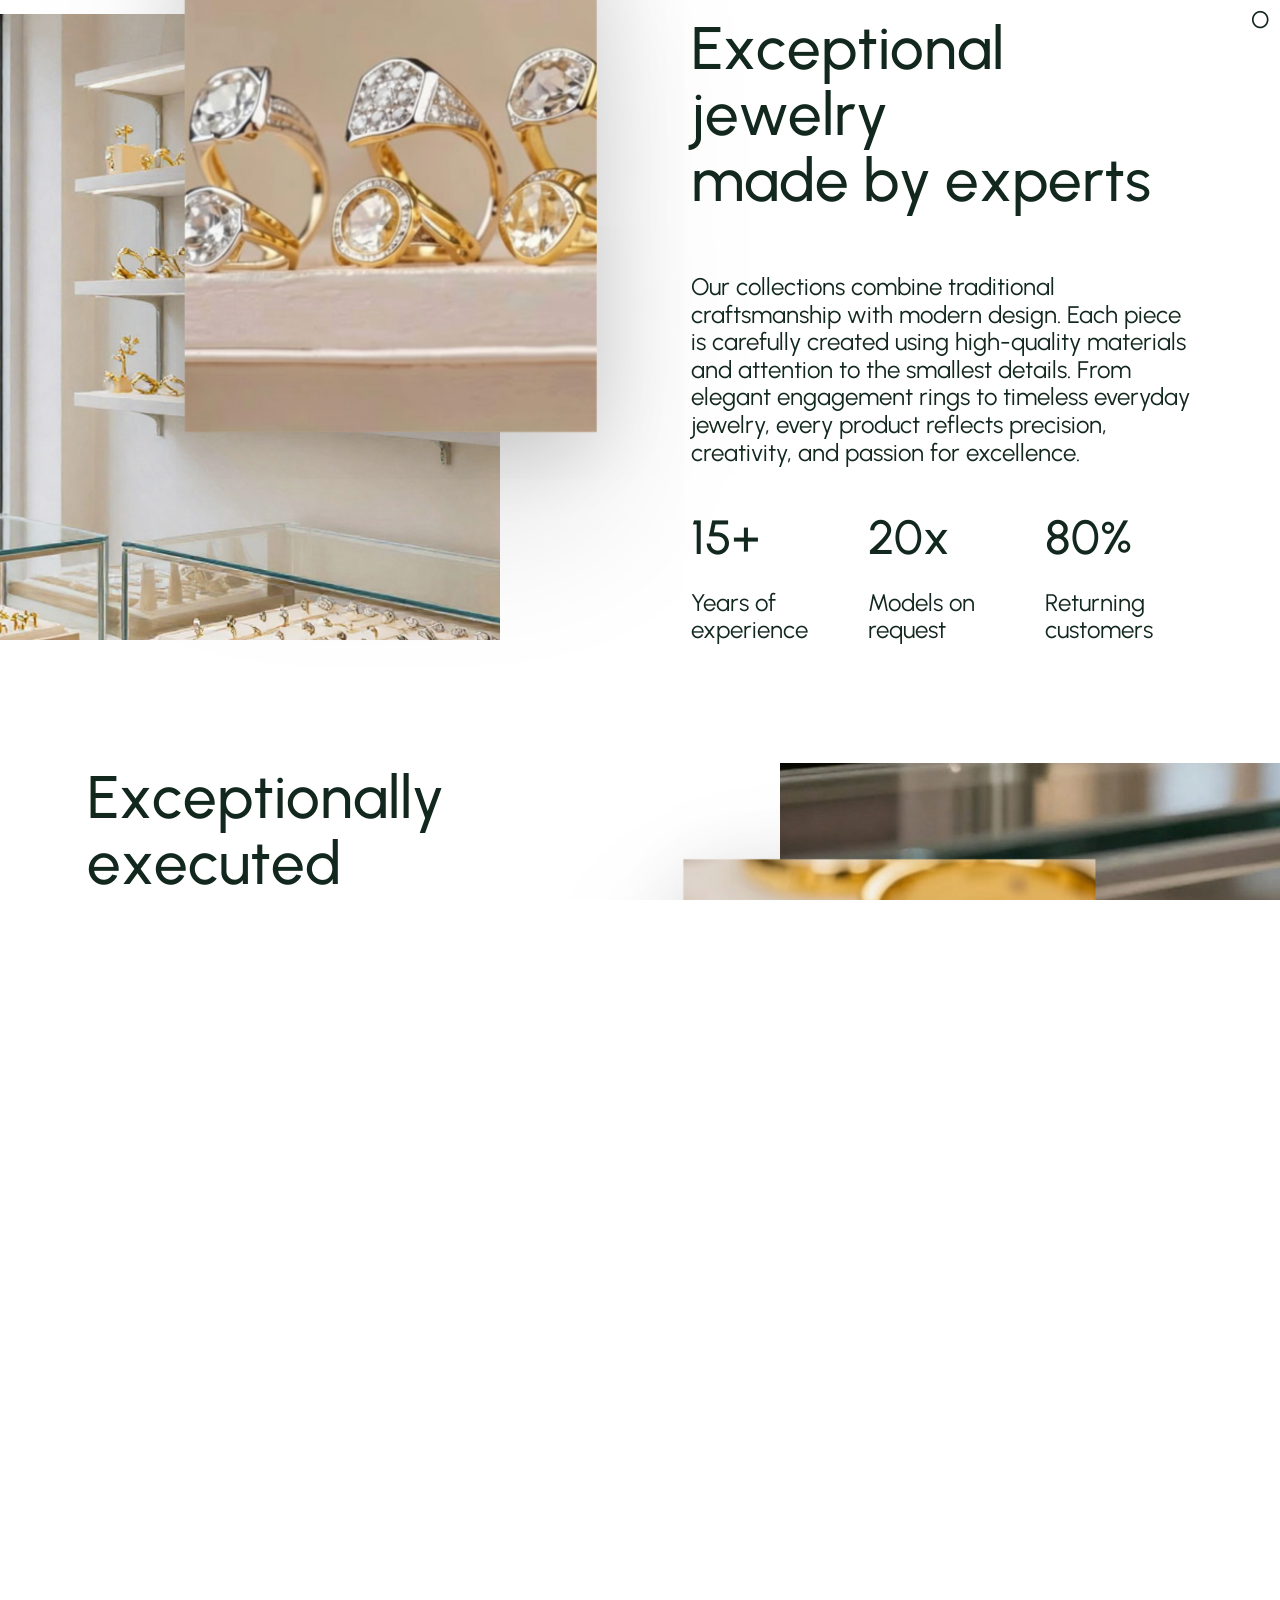
==== commit 0545eade: "redesign desktop hp" ====
--- a/index.html
+++ b/index.html
@@ -125,9 +125,7 @@
 
                             <div class="text-col-right col-lg-6">
                                 <h2 class="csm-slit-word">Exceptional jewelry<br>made by experts</h2>
-                                <p class="csm-text-slideUp">Duis interdum libero vel pretium pulvinar. Etiam congue in
-                                    orci sed aliquam. Mauris quis dictum metus, at pellentesque ex. Etiam efficitur elit
-                                    a placerat euismod. Ut sagittis ante ac mollis luctus.</p>
+                                <p class="csm-text-slideUp">Our collections combine traditional craftsmanship with modern design. Each piece is carefully created using high-quality materials and attention to the smallest details. From elegant engagement rings to timeless everyday jewelry, every product reflects precision, creativity, and passion for excellence.</p>
                                 <div class="csm-grid-details">
                                     <div class="row">
                                         <div class="col-lg-4">
@@ -164,11 +162,7 @@
 
                             <div class="text-col-right col-lg-6">
                                 <h2 class="csm-slit-word">Exceptionally executed</h2>
-                                <p class="csm-text-slideUp">Ut lectus erat, fermentum sed eros quis, varius malesuada
-                                    ligula. Donec sit amet tempor nulla. Donec feugiat enim diam, ut condimentum libero
-                                    varius in. Nunc feugiat vulputate mi laoreet hendrerit. Nulla a sagittis ligula.
-                                    Vestibulum vestibulum eu nunc et fermentum. Integer ultricies, urna a sollicitudin
-                                    malesuada, leo sem sagittis arcu, at vulputate turpis elit viverra enim.</p>
+                                <p class="csm-text-slideUp">Every jewelry piece is the result of careful planning, expert craftsmanship, and refined design. Our specialists focus on precision, durability, and aesthetics to ensure every product meets the highest quality standards and delivers a memorable customer experience.</p>
                                 <div class="csm-grid-details">
                                     <div class="row">
                                         <div class="col-lg-6">
@@ -204,10 +198,7 @@
 
                             <div class="text-col-right col-lg-6">
                                 <h2 class="csm-slit-word">New models made monthly</h2>
-                                <p class="csm-text-slideUp">Sed lobortis magna rhoncus vestibulum porta. Donec non
-                                    varius enim. Quisque posuere augue venenatis est imperdiet rutrum. Curabitur
-                                    pulvinar posuere tincidunt. Sed ullamcorper nisl sit amet sapien luctus pretium. Sed
-                                    rhoncus iaculis posuere. Nam placerat scelerisque auctor.</p>
+                                <p class="csm-text-slideUp">Innovation is part of our process. New designs are created every month, inspired by modern trends and timeless elegance. Our goal is to offer unique jewelry that blends contemporary style with classic craftsmanship.</p>
                                 <div class="csm-grid-details">
                                     <div class="row">
                                         <div class="col-lg-4">
@@ -265,11 +256,7 @@
                                 <div class="col-lg-12">
                                     <h3>The beginnings</h3>
                                     <div class="sticky-box-text">
-                                        <p>Quisque quis volutpat nulla. Class aptent taciti sociosqu ad litora torquent
-                                            per conubia nostra, per inceptos himenaeos. Ut sodales, magna sed imperdiet
-                                            ullamcorper, velit tortor lacinia tellus, vel vestibulum turpis tellus ac
-                                            turpis. Aliquam scelerisque turpis sed quam aliquet, in convallis lorem
-                                            tristique.</p>
+                                        <p>What started as a small workshop driven by passion for fine jewelry gradually evolved into a brand focused on quality, creativity, and customer satisfaction. From the very beginning, the goal has always been to create pieces that celebrate important moments in people's lives.</p>
                                     </div>
                                 </div>
                             </div>
@@ -282,11 +269,7 @@
                                 <div class="col-lg-12">
                                     <h3>Fine Jewellery</h3>
                                     <div class="sticky-box-text">
-                                        <p> In sagittis ex at auctor condimentum. In ante enim, accumsan tempor ante ac,
-                                            finibus porta eros. Curabitur libero risus, bibendum sed tempor quis,
-                                            lacinia vitae nibh. Ut non elit ut erat condimentum sollicitudin. Phasellus
-                                            a pulvinar tortor. Sed ac tellus et sem ultrices faucibus. Vestibulum in
-                                            rhoncus urna. Nullam vel feugiat nulla, sit amet dapibus augue.</p>
+                                        <p>Our fine jewelry collection is designed to highlight elegance and sophistication. Each item is carefully crafted using premium materials and modern techniques, resulting in pieces that remain beautiful and meaningful for years to come.</p>
                                     </div>
                                 </div>
                             </div>
@@ -299,15 +282,7 @@
                                 <div class="col-lg-12">
                                     <h3>The first ambassador</h3>
                                     <div class="sticky-box-text">
-                                        <p>Phasellus molestie, sapien vitae vehicula facilisis, enim velit tempor
-                                            tortor, vitae eleifend lorem sem nec erat. Vestibulum mattis, risus et
-                                            consectetur porta, nisl ex egestas nisl, eu suscipit urna odio non velit.
-                                            Nunc id mi volutpat, viverra urna nec, pretium dui. Integer commodo enim
-                                            gravida ligula semper, sed eleifend ligula sodales. Duis nec ultrices sem,
-                                            sed vestibulum elit. Maecenas malesuada iaculis consequat. Sed lectus enim,
-                                            dignissim eget iaculis at, placerat eu dui. Suspendisse non mattis est.
-                                            Vivamus eleifend convallis sem. Donec justo odio, scelerisque eu nibh et,
-                                            feugiat consequat diam.</p>
+                                        <p>Our first brand ambassador represented the values that define our philosophy: authenticity, elegance, and attention to detail. Through collaboration and creativity, we continue to build a brand identity that resonates with customers worldwide.</p>
                                     </div>
                                 </div>
                             </div>
@@ -320,12 +295,7 @@
                                 <div class="col-lg-12">
                                     <h3>The steps to international success</h3>
                                     <div class="sticky-box-text">
-                                        <p> Aliquam erat volutpat. Etiam porttitor mauris id arcu ornare, in scelerisque
-                                            nisl tempor. Donec et tempus arcu. Curabitur non pretium nisl, in rhoncus
-                                            urna. Aliquam at pharetra turpis, nec dapibus turpis. Vestibulum ex justo,
-                                            pretium ac metus ut, ullamcorper pellentesque nunc. Proin et imperdiet
-                                            justo. Mauris vitae nunc quis nisi egestas tempor. In quis feugiat nisl.
-                                            Quisque porttitor in tellus ut vulputate. Integer non justo metus.</p>
+                                        <p>Through dedication to quality, continuous innovation, and strong customer relationships, the brand expanded beyond local markets. Step by step, the focus on craftsmanship and modern design helped build a growing international presence.</p>
                                     </div>
                                 </div>
                             </div>
@@ -338,13 +308,7 @@
                                 <div class="col-lg-12">
                                     <h3>The luxury experience</h3>
                                     <div class="sticky-box-text">
-                                        <p> Lorem ipsum dolor sit amet, consectetur adipiscing elit. Aliquam elit nisl,
-                                            dictum eget tortor eu, sodales interdum velit. Ut pretium augue at dolor
-                                            laoreet, nec iaculis tellus pharetra. Etiam id mauris ut felis consectetur
-                                            vestibulum. Etiam vitae congue sem. Aenean diam metus, facilisis eu libero
-                                            ultricies, fringilla porttitor enim. Nulla ac dolor quis urna ultrices
-                                            placerat ac eu massa. Donec ante nisi, pulvinar non commodo eget, pretium
-                                            eget diam.</p>
+                                        <p>Luxury is not only about the product but also about the experience. From discovering new collections to selecting the perfect piece, every interaction is designed to feel refined, personal, and memorable.</p>
                                     </div>
                                 </div>
                             </div>
@@ -357,12 +321,7 @@
                                 <div class="col-lg-12">
                                     <h3>Design and innovation</h3>
                                     <div class="sticky-box-text">
-                                        <p> Etiam sodales nibh nec velit lacinia interdum. Maecenas ornare nibh vitae
-                                            sem posuere, ac tristique arcu faucibus. Fusce ligula libero, dignissim ac
-                                            iaculis nec, viverra non velit. Integer nec accumsan ex. Aliquam eleifend
-                                            dapibus nisi non interdum. Nam diam lorem, dignissim in nunc at, varius
-                                            facilisis massa. Donec et condimentum tellus. In laoreet erat eget enim
-                                            commodo, nec volutpat metus aliquet.</p>
+                                        <p>Design and innovation are at the heart of every collection. By combining modern technologies with traditional techniques, new jewelry concepts are constantly explored to create distinctive pieces with lasting value.</p>
                                     </div>
                                 </div>
                             </div>
@@ -376,12 +335,7 @@
                         <div class="container">
                             <div class="row">
                                 <div class="col-lg-12">
-                                    <p>Vivamus fringilla, augue nec egestas volutpat, risus tortor blandit nunc, vel
-                                        vestibulum nisl nisi ac nulla. Integer fermentum porttitor tempor. Pellentesque
-                                        et tincidunt massa. Vestibulum ante ipsum primis in faucibus orci luctus et
-                                        ultrices posuere cubilia curae. Nam in tellus laoreet, ullamcorper elit at,
-                                        imperdiet risus. Fusce purus sem, cursus nec purus imperdiet, aliquet congue
-                                        leo.</p>
+                                    <p class="highlight-text">Every jewelry piece is the result of careful planning, expert craftsmanship, and refined design. Our specialists focus on precision, durability, and aesthetics to ensure every product meets the highest quality standards and delivers a memorable customer experience.</p>
                                 </div>
                             </div>
                         </div>
@@ -415,223 +369,301 @@
                         <div class="container-fluid">
                             <div class="row">
                                 <div class="col-lg-3 csm-box-1">
-                                    <div class="csm-icon">
-                                        <svg version="1.0" xmlns="http://www.w3.org/2000/svg" width="512.000000pt"
-                                            height="512.000000pt" viewBox="0 0 512.000000 512.000000"
-                                            preserveAspectRatio="xMidYMid meet">
-                                            <g transform="translate(0.000000,512.000000) scale(0.100000,-0.100000)"
-                                                fill="#000000" stroke="none">
-                                                <path
-                                                    d="M2500 4648 c-19 -21 -20 -34 -20 -244 0 -209 1 -223 21 -248 16 -20 29 -26 59 -26 30 0 43 6 59 26 20 25 21 39 21 249 0 219 0 222 -23 243 -31 30 -89 30 -117 0z" />
-                                                <path
-                                                    d="M1600 4498 c-11 -12 -20 -34 -20 -48 0 -15 47 -124 105 -242 93 -193 108 -217 135 -227 54 -18 109 16 110 69 0 26 -186 419 -214 452 -23 26 -89 24 -116 -4z" />
-                                                <path
-                                                    d="M3404 4502 c-25 -30 -214 -424 -214 -448 0 -12 9 -33 21 -48 16 -20 29 -26 59 -26 22 0 45 7 55 16 23 23 206 403 212 442 4 25 1 38 -17 57 -29 31 -92 35 -116 7z" />
-                                                <path
-                                                    d="M904 4090 c-26 -10 -54 -48 -54 -71 0 -32 121 -269 145 -285 37 -24 91 -11 110 26 8 16 15 35 15 43 0 8 -29 74 -65 146 -50 101 -71 134 -90 141 -30 12 -33 12 -61 0z" />
-                                                <path
-                                                    d="M4152 4090 c-15 -7 -42 -50 -87 -141 -36 -72 -65 -138 -65 -146 0 -8 7 -27 15 -43 19 -37 73 -50 110 -26 26 17 145 253 145 287 0 25 -40 67 -70 73 -14 3 -35 1 -48 -4z" />
-                                                <path
-                                                    d="M1695 3790 c-197 -31 -390 -132 -520 -272 -33 -35 -311 -422 -617 -860 -603 -861 -588 -836 -535 -886 28 -27 77 -29 105 -4 10 9 261 364 557 787 296 424 559 794 584 824 62 74 141 135 236 181 119 57 190 74 325 74 160 0 277 -35 404 -119 58 -38 81 -66 92 -111 6 -24 5 -26 -12 -19 -10 5 -59 19 -109 33 -115 31 -310 35 -420 8 -225 -55 -421 -184 -538 -356 -41 -59 -8 -130 60 -130 31 0 43 7 77 47 114 132 215 206 347 254 217 79 432 56 648 -70 51 -30 77 -52 88 -76 21 -44 11 -94 -28 -130 -39 -39 -91 -38 -179 0 -52 22 -84 29 -161 33 -169 8 -288 -35 -400 -147 -76 -76 -114 -144 -165 -296 -30 -90 -34 -115 -34 -205 0 -158 36 -270 126 -389 25 -33 73 -81 107 -106 34 -26 203 -118 377 -205 173 -87 325 -169 338 -183 53 -56 32 -146 -42 -181 -35 -16 -44 -16 -246 10 -196 25 -211 26 -234 10 -45 -29 -47 -102 -3 -130 12 -8 111 -26 229 -41 234 -30 279 -27 362 25 l46 30 46 -30 c90 -57 111 -57 529 -4 426 54 465 54 607 -6 152 -63 215 -129 760 -790 l293 -355 44 -3 c56 -4 81 17 81 69 0 42 27 6 -379 499 -306 372 -447 532 -528 602 -123 107 -285 173 -453 184 -68 5 -159 -4 -447 -41 -353 -45 -364 -46 -399 -29 -74 35 -95 125 -42 181 13 14 165 96 338 183 174 87 343 179 377 205 104 78 183 198 218 335 28 105 17 270 -25 385 -51 142 -87 204 -159 276 -111 110 -232 155 -400 147 -77 -4 -109 -11 -161 -33 -89 -39 -141 -39 -181 1 -20 21 -32 44 -36 71 -4 34 -1 45 27 76 37 42 148 106 235 135 33 12 99 26 148 33 240 33 502 -74 662 -272 52 -64 59 -69 95 -69 71 0 105 69 63 130 -117 172 -314 302 -538 356 -111 27 -306 23 -420 -8 -49 -14 -99 -28 -109 -33 -17 -7 -19 -5 -13 23 4 18 14 43 22 56 21 32 156 98 270 132 78 24 108 27 225 28 120 0 144 -3 215 -27 207 -69 281 -141 576 -564 127 -182 234 -327 247 -333 36 -16 61 -12 87 15 50 49 44 60 -201 411 -124 177 -250 350 -280 382 -104 115 -268 215 -424 259 -99 27 -356 25 -464 -5 -165 -46 -330 -131 -378 -196 -43 -59 -63 -138 -52 -206 l9 -55 -42 -28 -43 -29 -43 29 -42 28 9 49 c11 62 -5 138 -43 198 -47 75 -233 179 -390 219 -88 23 -268 32 -356 19z m886 -956 c54 -66 208 -80 314 -29 54 27 70 30 160 30 91 0 105 -3 153 -28 114 -60 165 -128 222 -296 29 -86 32 -103 28 -191 -3 -88 -7 -104 -41 -171 -71 -142 -111 -171 -502 -366 -170 -85 -320 -164 -332 -175 l-22 -20 -33 25 c-18 14 -168 92 -333 175 -165 83 -321 165 -346 184 -63 45 -116 110 -153 188 -26 55 -31 80 -34 161 -4 87 -1 104 28 190 58 171 114 244 228 297 49 23 70 27 152 27 84 -1 102 -4 155 -30 106 -51 260 -37 314 29 8 9 17 16 21 16 4 0 13 -7 21 -16z" />
-                                                <path
-                                                    d="M4497 2608 c-24 -19 -38 -64 -28 -91 9 -24 492 -719 521 -751 23 -23 85 -24 111 0 13 11 19 30 19 56 0 36 -27 78 -257 406 -141 202 -264 372 -272 379 -21 16 -73 16 -94 1z" />
-                                                <path
-                                                    d="M1488 1350 c-130 -23 -250 -75 -353 -153 -86 -65 -246 -249 -793 -915 -128 -155 -142 -177 -142 -211 0 -52 25 -73 81 -69 l44 3 315 382 c519 629 575 688 716 755 79 37 191 60 279 57 97 -3 102 -2 125 21 27 27 25 73 -3 106 -22 25 -29 27 -123 30 -54 2 -120 -1 -146 -6z" />
-                                            </g>
-                                        </svg>
-                                    </div>
-                                    <h4>Love & Engagement</h4>
-                                    <p>Expertly crafted diamond rings that celebrate love in all its forms</p>
-                                </div>
-                                <div class="col-lg-3 csm-box-2">
-                                    <div class="csm-icon">
-                                        <svg version="1.0" xmlns="http://www.w3.org/2000/svg" width="512.000000pt"
-                                            height="512.000000pt" viewBox="0 0 512.000000 512.000000"
-                                            preserveAspectRatio="xMidYMid meet">
-                                            <g transform="translate(0.000000,512.000000) scale(0.100000,-0.100000)"
-                                                fill="#000000" stroke="none">
-                                                <path
-                                                    d="M985 5095 c-18 -17 -25 -35 -25 -61 0 -34 11 -48 140 -179 l140 -142 0 -61 c0 -105 -64 -269 -155 -397 -50 -70 -169 -187 -238 -234 -64 -44 -221 -117 -277 -130 -25 -6 -72 -11 -105 -11 l-59 0 -143 141 -142 142 -43 -6 c-54 -7 -78 -35 -78 -90 0 -41 4 -45 317 -360 360 -360 373 -370 492 -369 181 2 384 76 543 198 l60 47 95 -95 94 -94 14 -80 c76 -423 -130 -900 -492 -1144 -79 -54 -103 -81 -103 -120 0 -39 23 -66 99 -117 378 -255 577 -721 494 -1159 -22 -121 -20 -154 12 -182 31 -26 51 -27 147 -6 101 23 337 23 439 0 166 -36 302 -93 436 -182 95 -64 229 -192 288 -278 78 -113 92 -126 141 -126 48 0 38 -10 153 146 254 343 719 521 1143 440 164 -32 194 -2 162 162 -22 116 -24 303 -5 412 28 161 98 333 191 471 59 87 219 245 311 307 81 54 89 65 89 116 0 41 -11 54 -90 107 -36 24 -107 84 -158 133 -285 275 -406 653 -337 1054 19 112 19 112 -1 139 -29 38 -64 44 -147 25 -105 -23 -355 -23 -467 1 -173 38 -332 112 -486 228 -59 45 -86 59 -111 59 -49 0 -83 -37 -83 -91 0 -37 5 -47 43 -81 98 -92 295 -202 448 -251 152 -50 232 -61 425 -62 l181 0 -1 -165 c0 -186 15 -290 64 -441 76 -233 211 -435 400 -601 l68 -61 -53 -43 c-124 -102 -261 -274 -338 -429 -107 -215 -164 -511 -140 -725 l9 -76 -81 9 c-150 16 -372 -11 -535 -64 -227 -73 -461 -231 -610 -410 l-47 -57 -60 67 c-168 191 -368 324 -602 401 -151 49 -255 64 -441 64 l-165 -1 0 186 c0 200 -11 276 -61 428 -76 230 -240 468 -424 616 l-45 36 40 32 c287 231 471 596 493 981 l7 112 327 -322 326 -322 -43 -64 c-23 -35 -56 -102 -73 -148 -75 -208 -64 -416 33 -613 131 -268 386 -425 690 -425 298 0 549 151 685 412 60 115 83 209 83 353 1 174 -37 304 -131 442 -91 133 -295 283 -386 283 -71 0 -111 -80 -71 -137 9 -12 48 -39 88 -60 101 -52 210 -163 259 -263 47 -98 62 -166 62 -270 -2 -247 -160 -465 -400 -552 -73 -26 -232 -36 -313 -18 -297 64 -509 368 -461 662 13 78 58 197 90 238 l19 25 218 -217 c207 -207 220 -218 256 -218 54 0 87 35 87 91 0 41 -3 46 -215 259 -165 166 -213 219 -203 227 7 6 40 24 74 41 75 38 89 54 89 104 0 48 -39 88 -86 88 -32 0 -134 -47 -186 -86 -17 -13 -35 -24 -40 -24 -4 0 -154 146 -333 325 l-325 325 96 0 c260 0 551 100 772 266 112 84 129 130 74 192 -32 35 -90 30 -141 -11 -141 -115 -292 -190 -476 -238 -100 -27 -316 -36 -435 -19 l-90 12 -99 98 -98 97 45 59 c139 180 225 433 199 584 -6 33 -18 75 -27 93 -8 18 -160 178 -338 355 -323 322 -323 322 -365 322 -32 0 -49 -6 -67 -25z m618 -812 c-2 -151 -107 -359 -257 -509 -150 -150 -358 -255 -509 -257 l-68 -1 -94 94 -95 94 84 27 c298 98 537 308 671 592 24 50 52 120 61 155 l18 63 95 -95 95 -95 -1 -68z" />
-                                                <path
-                                                    d="M3022 5113 c-29 -11 -42 -62 -42 -162 0 -121 9 -147 55 -167 43 -18 79 -10 105 23 17 22 20 41 20 143 0 104 -2 120 -21 144 -16 21 -28 26 -62 25 -23 0 -48 -3 -55 -6z" />
-                                                <path
-                                                    d="M3012 4590 c-30 -28 -34 -53 -30 -174 3 -119 15 -142 79 -152 28 -5 41 -1 67 21 l32 27 0 124 c0 119 -1 126 -25 149 -31 32 -91 34 -123 5z" />
-                                                <path
-                                                    d="M3009 4071 c-29 -29 -29 -31 -29 -146 0 -115 0 -117 29 -146 18 -17 40 -29 56 -29 33 0 81 24 89 45 3 9 6 70 6 136 0 114 -1 121 -25 144 -35 36 -88 34 -126 -4z" />
-                                                <path
-                                                    d="M3013 3566 c-27 -24 -28 -27 -31 -143 -4 -117 -3 -120 23 -151 35 -42 93 -45 130 -7 24 23 25 30 25 147 -1 128 -5 144 -47 166 -34 19 -69 14 -100 -12z" />
-                                                <path
-                                                    d="M3030 3068 c-40 -21 -50 -54 -50 -166 0 -142 16 -172 96 -172 24 0 43 8 59 25 24 23 25 30 25 148 0 116 -1 125 -23 145 -29 28 -75 36 -107 20z" />
-                                            </g>
-                                        </svg>
-                                    </div>
-                                    <h4>The Art of Watchmaking</h4>
-                                    <p>The precision of the work carried out at the highest level</p>
-                                </div>
-                                <div class="col-lg-3 csm-box-3">
-                                    <div class="csm-icon">
-                                        <svg version="1.0" xmlns="http://www.w3.org/2000/svg" width="512.000000pt"
-                                            height="512.000000pt" viewBox="0 0 512.000000 512.000000"
-                                            preserveAspectRatio="xMidYMid meet">
-                                            <g transform="translate(0.000000,512.000000) scale(0.100000,-0.100000)"
-                                                fill="#000000" stroke="none">
-                                                <path
-                                                    d="M1512 4372 l-312 -197 -421 -440 -421 -440 -179 -315 c-160 -280 -179 -319 -179 -360 0 -70 69 -662 80 -690 6 -14 19 -31 29 -37 13 -8 419 -40 1118 -88 604 -42 1099 -78 1101 -80 2 -1 -25 -249 -59 -550 -66 -585 -65 -577 -15 -610 24 -16 106 -11 1358 74 733 50 1348 95 1367 99 63 13 66 27 105 377 20 176 36 340 36 365 0 40 -22 82 -183 362 l-182 317 -421 438 -420 438 -306 193 -306 192 -63 0 c-35 0 -162 -7 -282 -16 -120 -9 -220 -14 -223 -11 -3 2 -32 243 -65 533 -32 291 -62 537 -65 547 -14 43 -41 49 -387 73 -182 13 -345 24 -362 24 -22 0 -116 -55 -343 -198z m633 -3 c110 -6 205 -14 212 -18 12 -7 -328 -643 -343 -641 -5 1 -93 45 -195 98 l-186 97 109 190 c59 105 122 214 139 243 22 39 34 52 47 48 9 -2 107 -10 217 -17z m-567 -191 c-8 -13 -43 -74 -79 -137 -63 -111 -73 -123 -470 -538 -398 -416 -408 -426 -521 -498 -64 -40 -126 -79 -139 -86 -23 -12 -23 -11 -8 12 9 13 44 75 80 138 63 111 73 123 470 538 l407 425 133 84 c73 46 135 84 137 84 2 0 -2 -10 -10 -22z m929 -434 c42 -373 42 -376 23 -402 -15 -21 -24 -69 -40 -217 -11 -104 -24 -203 -28 -219 -6 -26 -26 14 -156 319 -105 248 -145 353 -139 365 33 68 288 530 293 530 3 0 24 -169 47 -376z m-786 -91 l186 -98 -360 -375 c-197 -206 -399 -416 -448 -467 l-88 -91 -100 172 c-55 94 -103 178 -106 187 -4 12 97 123 355 393 199 207 364 376 368 376 4 0 91 -44 193 -97z m506 -708 l191 -450 -24 -215 c-13 -118 -25 -218 -27 -221 -2 -5 -1194 437 -1206 447 -1 1 192 206 430 454 237 248 435 447 439 443 4 -4 93 -210 197 -458z m1121 61 c72 -129 132 -238 132 -242 -1 -13 -373 -205 -382 -196 -11 11 -348 635 -345 638 3 3 362 31 422 32 l40 1 133 -233z m855 -538 c398 -415 412 -431 474 -540 107 -186 110 -178 -38 -85 l-131 82 -410 427 c-399 415 -412 430 -475 540 -107 187 -110 178 38 85 l132 -82 410 -427z m-1390 236 l149 -275 -248 -584 c-137 -321 -249 -583 -250 -582 -4 5 192 1717 196 1717 3 0 72 -124 153 -276z m-2075 23 c45 -78 93 -161 107 -184 l25 -41 -317 -191 c-252 -152 -319 -188 -321 -174 -15 108 -49 449 -44 451 4 1 106 65 227 142 121 77 225 140 230 140 6 0 47 -64 93 -143z m3217 -493 c198 -207 361 -380 363 -385 3 -7 -168 -309 -200 -352 -12 -16 -54 24 -453 442 -242 252 -441 463 -442 468 -2 6 344 196 367 202 3 0 167 -168 365 -375z m-2300 -110 c297 -112 531 -203 520 -203 -51 0 -1696 117 -1701 121 -2 3 116 77 263 166 l267 160 56 -21 c30 -11 298 -112 595 -223z m1934 -373 c200 -208 363 -382 363 -387 -1 -6 -1474 -564 -1479 -560 -2 1 138 332 309 735 l312 733 66 -70 c36 -39 229 -242 429 -451z m1139 -181 c199 -125 213 -135 208 -159 -3 -14 -15 -117 -27 -229 -15 -130 -27 -201 -33 -198 -6 2 -149 87 -318 188 l-307 184 96 165 c135 232 120 213 146 197 12 -8 118 -74 235 -148z m-335 -512 c248 -149 268 -163 237 -166 -73 -6 -1705 -119 -1707 -118 -4 3 1172 444 1185 445 8 1 136 -72 285 -161z" />
-                                                <path
-                                                    d="M3410 4315 l0 -85 -85 0 -85 0 0 -90 0 -90 85 0 85 0 0 -85 0 -85 90 0 90 0 0 85 0 85 85 0 85 0 0 90 0 90 -85 0 -85 0 0 85 0 85 -90 0 -90 0 0 -85z m170 -175 l0 -80 -80 0 -80 0 0 80 0 80 80 0 80 0 0 -80z" />
-                                                <path d="M3660 3630 l0 -90 90 0 90 0 0 90 0 90 -90 0 -90 0 0 -90z" />
-                                                <path d="M4690 3110 l0 -90 90 0 90 0 0 90 0 90 -90 0 -90 0 0 -90z" />
-                                                <path d="M930 1580 l0 -90 90 0 90 0 0 90 0 90 -90 0 -90 0 0 -90z" />
-                                                <path
-                                                    d="M680 1245 l0 -85 -85 0 -85 0 0 -90 0 -90 85 0 85 0 0 -85 0 -85 90 0 90 0 0 85 0 85 85 0 85 0 0 90 0 90 -85 0 -85 0 0 85 0 85 -90 0 -90 0 0 -85z m170 -175 l0 -80 -80 0 -80 0 0 80 0 80 80 0 80 0 0 -80z" />
-                                            </g>
-                                        </svg>
-                                    </div>
-                                    <h4>New Models</h4>
-                                    <p>New models appear regularly and differ from previous ones</p>
-                                </div>
-                                <div class="col-lg-3 csm-box-4">
-                                    <div class="csm-icon">
-                                        <svg version="1.0" xmlns="http://www.w3.org/2000/svg" width="512.000000pt"
-                                            height="512.000000pt" viewBox="0 0 512.000000 512.000000"
-                                            preserveAspectRatio="xMidYMid meet">
-                                            <g transform="translate(0.000000,512.000000) scale(0.100000,-0.100000)"
-                                                fill="#000000" stroke="none">
-                                                <path
-                                                    d="M2407 5100 c-78 -24 -155 -77 -208 -141 -100 -119 -126 -143 -184 -170 -68 -33 -163 -39 -225 -15 -162 64 -185 69 -275 68 -144 -1 -247 -45 -346 -148 -64 -68 -105 -146 -119 -227 -6 -31 -14 -82 -20 -113 -21 -124 -102 -218 -217 -254 -36 -11 -79 -20 -97 -20 -51 0 -146 -28 -201 -60 -61 -35 -155 -130 -182 -185 -40 -79 -56 -148 -56 -235 0 -84 7 -113 69 -270 24 -62 18 -157 -15 -225 -27 -58 -51 -84 -170 -183 -110 -92 -161 -209 -161 -366 1 -151 54 -269 163 -358 108 -90 163 -152 182 -207 25 -76 16 -175 -24 -266 -64 -150 -61 -296 12 -440 27 -55 121 -150 182 -185 55 -32 150 -60 201 -60 18 0 62 -9 100 -21 56 -17 77 -31 125 -78 47 -48 61 -69 78 -125 12 -38 21 -86 21 -107 0 -47 32 -147 66 -205 31 -53 128 -146 179 -171 80 -40 148 -56 235 -56 85 1 100 4 275 70 26 10 64 14 110 11 115 -6 159 -35 293 -196 91 -110 208 -162 362 -162 155 0 272 53 362 163 90 108 152 163 207 182 76 25 175 16 266 -24 92 -39 185 -54 267 -42 126 19 208 61 291 150 68 74 105 149 119 238 26 176 57 242 145 309 42 32 114 54 233 72 89 13 169 53 241 119 105 97 150 202 151 348 1 90 -4 113 -68 275 -24 62 -18 157 15 225 27 58 51 84 170 183 110 92 161 209 161 366 -1 150 -54 268 -162 358 -118 99 -142 125 -169 183 -33 68 -39 163 -15 225 64 162 69 185 68 275 -1 144 -45 247 -148 346 -71 66 -148 106 -235 120 -182 29 -229 48 -295 122 -46 51 -84 147 -84 211 0 51 -28 146 -60 201 -35 61 -130 155 -185 182 -79 40 -148 56 -235 56 -84 0 -113 -7 -270 -69 -62 -24 -157 -18 -225 15 -58 27 -84 51 -183 170 -56 66 -130 116 -211 141 -83 26 -223 26 -304 0z m273 -161 c64 -29 102 -61 155 -130 118 -156 240 -215 423 -207 84 4 109 9 187 42 148 63 264 50 365 -41 69 -62 96 -119 114 -243 20 -133 59 -214 140 -296 82 -81 163 -120 296 -140 124 -18 181 -45 243 -114 90 -100 103 -217 41 -366 -33 -77 -38 -102 -42 -186 -8 -183 51 -305 207 -423 110 -84 151 -158 151 -275 0 -118 -42 -192 -154 -277 -152 -115 -212 -239 -204 -422 4 -83 10 -108 42 -185 62 -149 49 -266 -41 -366 -62 -69 -119 -96 -243 -114 -133 -20 -214 -59 -296 -140 -81 -82 -120 -163 -140 -296 -18 -123 -45 -181 -112 -241 -102 -92 -219 -106 -367 -43 -78 33 -103 38 -186 42 -183 8 -307 -52 -422 -204 -85 -112 -159 -153 -277 -154 -121 0 -196 44 -284 164 -92 124 -207 186 -363 194 -105 5 -154 -5 -258 -50 -125 -55 -249 -37 -345 49 -69 62 -96 119 -114 243 -20 133 -59 214 -140 296 -82 81 -163 120 -296 140 -123 18 -181 45 -241 112 -87 97 -105 223 -51 349 43 97 52 137 52 229 0 169 -62 288 -209 399 -110 84 -151 158 -151 275 0 117 41 191 151 275 147 111 209 230 209 399 0 92 -9 132 -52 229 -54 126 -36 252 51 349 60 67 118 94 241 112 133 20 214 59 296 140 81 82 120 163 140 296 18 124 45 181 114 243 101 91 217 104 365 41 78 -33 103 -38 187 -42 183 -8 305 51 423 207 84 110 158 151 275 151 54 0 88 -6 120 -21z" />
-                                                <path
-                                                    d="M2315 4369 c-294 -38 -605 -166 -853 -354 -380 -286 -637 -718 -707 -1189 -19 -131 -19 -388 0 -523 38 -269 138 -532 289 -758 118 -176 157 -203 220 -154 38 30 36 84 -5 135 -154 191 -277 455 -331 712 -20 93 -23 136 -23 327 1 189 4 234 23 321 144 665 644 1164 1308 1306 96 20 135 23 329 23 189 -1 234 -4 321 -23 256 -56 520 -179 708 -331 51 -41 105 -43 135 -5 24 30 26 55 10 87 -16 29 -37 46 -164 132 -224 151 -487 252 -758 290 -112 16 -389 18 -502 4z" />
-                                                <path
-                                                    d="M3861 3704 c-34 -43 -26 -71 44 -169 166 -232 261 -464 301 -739 23 -155 15 -420 -16 -565 -141 -661 -643 -1161 -1306 -1303 -95 -20 -137 -23 -324 -23 -234 0 -293 8 -483 66 -186 57 -332 129 -497 248 -62 44 -94 61 -118 61 -44 0 -72 -30 -72 -79 0 -47 26 -73 172 -168 162 -106 371 -196 575 -248 182 -45 482 -59 682 -29 802 117 1425 737 1546 1540 19 126 19 388 0 521 -37 262 -135 524 -278 741 -95 145 -121 172 -167 172 -30 0 -43 -6 -59 -26z" />
-                                                <path
-                                                    d="M1925 3666 c-194 -61 -316 -238 -317 -462 -1 -152 44 -268 143 -366 34 -34 82 -70 116 -86 52 -24 70 -27 163 -27 99 0 110 2 171 32 165 81 276 294 253 488 -29 258 -205 437 -428 434 -34 0 -79 -6 -101 -13z m203 -172 c192 -96 226 -399 62 -548 -54 -49 -97 -66 -162 -66 -142 0 -259 141 -261 315 -1 131 61 244 162 297 70 37 129 37 199 2z" />
-                                                <path
-                                                    d="M2912 3573 c-22 -20 -812 -1897 -812 -1930 0 -11 9 -32 21 -47 27 -35 86 -37 116 -3 30 34 803 1886 803 1925 0 19 -8 40 -20 52 -25 25 -81 26 -108 3z" />
-                                                <path
-                                                    d="M2975 2387 c-62 -21 -103 -45 -153 -90 -126 -116 -184 -304 -148 -477 34 -160 116 -274 244 -337 72 -36 81 -38 171 -38 84 0 103 3 155 28 169 79 267 240 268 443 1 199 -94 369 -249 446 -57 28 -78 33 -157 35 -56 2 -106 -2 -131 -10z m212 -168 c97 -47 164 -167 166 -294 1 -131 -61 -244 -162 -297 -70 -37 -129 -37 -199 -2 -192 96 -226 399 -62 548 23 21 56 44 74 52 48 20 133 17 183 -7z" />
-                                            </g>
-                                        </svg>
-                                    </div>
-                                    <h4>Discounts</h4>
-                                    <p>Percentage discounts for loyalty that can reach 50%</p>
-                                </div>
-                            </div>
-                        </div>
-                    </div>
-                </div>
-
-            </div>
-
-            <footer>
-                <div id="csm-footer" class="csm-container-fluid">
-                    <div class="csm-footer">
-                        <div class="csm-footer-top">
-                            <div class="footer-title">you can shine</div>
-                            <div class="csm-btn-back">
-                                <a class="btn-back" href="#">
-                                    <div class="btn-back-fill-bg"></div>
-                                    <div class="arrows">
-                                        <div class="arrow">
-                                            <svg version="1.0" xmlns="http://www.w3.org/2000/svg" width="352.000000pt"
-                                                height="500.000000pt" viewBox="0 0 352.000000 500.000000"
+                                    <div class="csm-box">
+                                        <div class="csm-icon">
+                                            <svg version="1.0" xmlns="http://www.w3.org/2000/svg" width="512.000000pt"
+                                                height="512.000000pt" viewBox="0 0 512.000000 512.000000"
                                                 preserveAspectRatio="xMidYMid meet">
-                                                <g transform="translate(0.000000,500.000000) scale(0.100000,-0.100000)"
+                                                <g transform="translate(0.000000,512.000000) scale(0.100000,-0.100000)"
                                                     fill="#000000" stroke="none">
                                                     <path
-                                                        d="M1611 4990 c-214 -45 -405 -173 -528 -355 -157 -233 -1037 -1624 -1054 -1667 -14 -35 -23 -85 -27 -144 -6 -112 17 -198 76 -290 50 -77 109 -128 202 -173 l75 -36 162 -3 162 -4 3 -936 c3 -873 5 -941 22 -992 61 -187 197 -322 375 -374 47 -14 136 -16 672 -16 588 0 620 1 680 20 163 51 285 165 351 328 l23 57 5 938 5 939 24 19 c20 16 40 19 140 19 183 0 280 37 392 149 69 69 119 156 138 241 25 108 8 248 -42 345 -19 39 -905 1443 -995 1577 -57 87 -180 204 -268 256 -38 23 -112 56 -164 73 -88 30 -106 33 -240 35 -80 2 -165 -1 -189 -6z m103 -148 c-160 -56 -251 -139 -400 -368 -304 -466 -909 -1440 -936 -1507 -29 -74 -36 -215 -13 -292 21 -74 44 -119 91 -180 l36 -48 -57 6 c-208 21 -355 250 -288 447 11 35 200 339 507 820 269 421 511 797 537 835 91 134 218 233 357 279 101 33 106 34 182 35 l65 1 -81 -28z m367 -106 c90 -19 178 -66 234 -123 60 -63 1031 -1598 1058 -1673 58 -164 -31 -368 -198 -453 -57 -29 -69 -31 -210 -37 -168 -7 -196 -16 -242 -77 l-28 -36 -5 -936 c-5 -877 -6 -939 -23 -986 -42 -112 -122 -202 -223 -250 -85 -40 -185 -47 -603 -43 -352 4 -380 6 -433 26 -155 57 -257 184 -278 346 -5 39 -10 463 -10 943 0 592 -3 881 -11 900 -6 15 -20 39 -32 51 -41 45 -75 55 -213 62 -115 6 -139 10 -187 33 -151 74 -233 263 -180 417 18 53 194 342 621 1020 324 513 402 629 470 692 130 120 304 164 493 124z m-1110 -2435 l24 -19 5 -939 c4 -841 7 -942 22 -979 30 -74 57 -123 103 -179 25 -30 41 -55 37 -55 -5 0 -34 9 -65 19 -150 52 -254 179 -277 338 -6 40 -10 424 -10 951 l0 882 69 0 c53 0 74 -4 92 -19z" />
+                                                        d="M2500 4648 c-19 -21 -20 -34 -20 -244 0 -209 1 -223 21 -248 16 -20 29 -26 59 -26 30 0 43 6 59 26 20 25 21 39 21 249 0 219 0 222 -23 243 -31 30 -89 30 -117 0z" />
+                                                    <path
+                                                        d="M1600 4498 c-11 -12 -20 -34 -20 -48 0 -15 47 -124 105 -242 93 -193 108 -217 135 -227 54 -18 109 16 110 69 0 26 -186 419 -214 452 -23 26 -89 24 -116 -4z" />
+                                                    <path
+                                                        d="M3404 4502 c-25 -30 -214 -424 -214 -448 0 -12 9 -33 21 -48 16 -20 29 -26 59 -26 22 0 45 7 55 16 23 23 206 403 212 442 4 25 1 38 -17 57 -29 31 -92 35 -116 7z" />
+                                                    <path
+                                                        d="M904 4090 c-26 -10 -54 -48 -54 -71 0 -32 121 -269 145 -285 37 -24 91 -11 110 26 8 16 15 35 15 43 0 8 -29 74 -65 146 -50 101 -71 134 -90 141 -30 12 -33 12 -61 0z" />
+                                                    <path
+                                                        d="M4152 4090 c-15 -7 -42 -50 -87 -141 -36 -72 -65 -138 -65 -146 0 -8 7 -27 15 -43 19 -37 73 -50 110 -26 26 17 145 253 145 287 0 25 -40 67 -70 73 -14 3 -35 1 -48 -4z" />
+                                                    <path
+                                                        d="M1695 3790 c-197 -31 -390 -132 -520 -272 -33 -35 -311 -422 -617 -860 -603 -861 -588 -836 -535 -886 28 -27 77 -29 105 -4 10 9 261 364 557 787 296 424 559 794 584 824 62 74 141 135 236 181 119 57 190 74 325 74 160 0 277 -35 404 -119 58 -38 81 -66 92 -111 6 -24 5 -26 -12 -19 -10 5 -59 19 -109 33 -115 31 -310 35 -420 8 -225 -55 -421 -184 -538 -356 -41 -59 -8 -130 60 -130 31 0 43 7 77 47 114 132 215 206 347 254 217 79 432 56 648 -70 51 -30 77 -52 88 -76 21 -44 11 -94 -28 -130 -39 -39 -91 -38 -179 0 -52 22 -84 29 -161 33 -169 8 -288 -35 -400 -147 -76 -76 -114 -144 -165 -296 -30 -90 -34 -115 -34 -205 0 -158 36 -270 126 -389 25 -33 73 -81 107 -106 34 -26 203 -118 377 -205 173 -87 325 -169 338 -183 53 -56 32 -146 -42 -181 -35 -16 -44 -16 -246 10 -196 25 -211 26 -234 10 -45 -29 -47 -102 -3 -130 12 -8 111 -26 229 -41 234 -30 279 -27 362 25 l46 30 46 -30 c90 -57 111 -57 529 -4 426 54 465 54 607 -6 152 -63 215 -129 760 -790 l293 -355 44 -3 c56 -4 81 17 81 69 0 42 27 6 -379 499 -306 372 -447 532 -528 602 -123 107 -285 173 -453 184 -68 5 -159 -4 -447 -41 -353 -45 -364 -46 -399 -29 -74 35 -95 125 -42 181 13 14 165 96 338 183 174 87 343 179 377 205 104 78 183 198 218 335 28 105 17 270 -25 385 -51 142 -87 204 -159 276 -111 110 -232 155 -400 147 -77 -4 -109 -11 -161 -33 -89 -39 -141 -39 -181 1 -20 21 -32 44 -36 71 -4 34 -1 45 27 76 37 42 148 106 235 135 33 12 99 26 148 33 240 33 502 -74 662 -272 52 -64 59 -69 95 -69 71 0 105 69 63 130 -117 172 -314 302 -538 356 -111 27 -306 23 -420 -8 -49 -14 -99 -28 -109 -33 -17 -7 -19 -5 -13 23 4 18 14 43 22 56 21 32 156 98 270 132 78 24 108 27 225 28 120 0 144 -3 215 -27 207 -69 281 -141 576 -564 127 -182 234 -327 247 -333 36 -16 61 -12 87 15 50 49 44 60 -201 411 -124 177 -250 350 -280 382 -104 115 -268 215 -424 259 -99 27 -356 25 -464 -5 -165 -46 -330 -131 -378 -196 -43 -59 -63 -138 -52 -206 l9 -55 -42 -28 -43 -29 -43 29 -42 28 9 49 c11 62 -5 138 -43 198 -47 75 -233 179 -390 219 -88 23 -268 32 -356 19z m886 -956 c54 -66 208 -80 314 -29 54 27 70 30 160 30 91 0 105 -3 153 -28 114 -60 165 -128 222 -296 29 -86 32 -103 28 -191 -3 -88 -7 -104 -41 -171 -71 -142 -111 -171 -502 -366 -170 -85 -320 -164 -332 -175 l-22 -20 -33 25 c-18 14 -168 92 -333 175 -165 83 -321 165 -346 184 -63 45 -116 110 -153 188 -26 55 -31 80 -34 161 -4 87 -1 104 28 190 58 171 114 244 228 297 49 23 70 27 152 27 84 -1 102 -4 155 -30 106 -51 260 -37 314 29 8 9 17 16 21 16 4 0 13 -7 21 -16z" />
+                                                    <path
+                                                        d="M4497 2608 c-24 -19 -38 -64 -28 -91 9 -24 492 -719 521 -751 23 -23 85 -24 111 0 13 11 19 30 19 56 0 36 -27 78 -257 406 -141 202 -264 372 -272 379 -21 16 -73 16 -94 1z" />
+                                                    <path
+                                                        d="M1488 1350 c-130 -23 -250 -75 -353 -153 -86 -65 -246 -249 -793 -915 -128 -155 -142 -177 -142 -211 0 -52 25 -73 81 -69 l44 3 315 382 c519 629 575 688 716 755 79 37 191 60 279 57 97 -3 102 -2 125 21 27 27 25 73 -3 106 -22 25 -29 27 -123 30 -54 2 -120 -1 -146 -6z" />
                                                 </g>
                                             </svg>
                                         </div>
-                                        <div class="arrow">
-                                            <svg version="1.0" xmlns="http://www.w3.org/2000/svg" width="352.000000pt"
-                                                height="500.000000pt" viewBox="0 0 352.000000 500.000000"
+                                        <h4>Love & Engagement</h4>
+                                        <p>Beautiful engagement rings designed to celebrate meaningful moments and lasting commitments.</p>
+                                    </div>
+                                </div>
+                                <div class="col-lg-3 csm-box-2">
+                                    <div class="csm-box">
+                                        <div class="csm-icon">
+                                            <svg version="1.0" xmlns="http://www.w3.org/2000/svg" width="512.000000pt"
+                                                height="512.000000pt" viewBox="0 0 512.000000 512.000000"
                                                 preserveAspectRatio="xMidYMid meet">
-                                                <g transform="translate(0.000000,500.000000) scale(0.100000,-0.100000)"
+                                                <g transform="translate(0.000000,512.000000) scale(0.100000,-0.100000)"
                                                     fill="#000000" stroke="none">
                                                     <path
-                                                        d="M1611 4990 c-214 -45 -405 -173 -528 -355 -157 -233 -1037 -1624 -1054 -1667 -14 -35 -23 -85 -27 -144 -6 -112 17 -198 76 -290 50 -77 109 -128 202 -173 l75 -36 162 -3 162 -4 3 -936 c3 -873 5 -941 22 -992 61 -187 197 -322 375 -374 47 -14 136 -16 672 -16 588 0 620 1 680 20 163 51 285 165 351 328 l23 57 5 938 5 939 24 19 c20 16 40 19 140 19 183 0 280 37 392 149 69 69 119 156 138 241 25 108 8 248 -42 345 -19 39 -905 1443 -995 1577 -57 87 -180 204 -268 256 -38 23 -112 56 -164 73 -88 30 -106 33 -240 35 -80 2 -165 -1 -189 -6z m103 -148 c-160 -56 -251 -139 -400 -368 -304 -466 -909 -1440 -936 -1507 -29 -74 -36 -215 -13 -292 21 -74 44 -119 91 -180 l36 -48 -57 6 c-208 21 -355 250 -288 447 11 35 200 339 507 820 269 421 511 797 537 835 91 134 218 233 357 279 101 33 106 34 182 35 l65 1 -81 -28z m367 -106 c90 -19 178 -66 234 -123 60 -63 1031 -1598 1058 -1673 58 -164 -31 -368 -198 -453 -57 -29 -69 -31 -210 -37 -168 -7 -196 -16 -242 -77 l-28 -36 -5 -936 c-5 -877 -6 -939 -23 -986 -42 -112 -122 -202 -223 -250 -85 -40 -185 -47 -603 -43 -352 4 -380 6 -433 26 -155 57 -257 184 -278 346 -5 39 -10 463 -10 943 0 592 -3 881 -11 900 -6 15 -20 39 -32 51 -41 45 -75 55 -213 62 -115 6 -139 10 -187 33 -151 74 -233 263 -180 417 18 53 194 342 621 1020 324 513 402 629 470 692 130 120 304 164 493 124z m-1110 -2435 l24 -19 5 -939 c4 -841 7 -942 22 -979 30 -74 57 -123 103 -179 25 -30 41 -55 37 -55 -5 0 -34 9 -65 19 -150 52 -254 179 -277 338 -6 40 -10 424 -10 951 l0 882 69 0 c53 0 74 -4 92 -19z" />
+                                                        d="M985 5095 c-18 -17 -25 -35 -25 -61 0 -34 11 -48 140 -179 l140 -142 0 -61 c0 -105 -64 -269 -155 -397 -50 -70 -169 -187 -238 -234 -64 -44 -221 -117 -277 -130 -25 -6 -72 -11 -105 -11 l-59 0 -143 141 -142 142 -43 -6 c-54 -7 -78 -35 -78 -90 0 -41 4 -45 317 -360 360 -360 373 -370 492 -369 181 2 384 76 543 198 l60 47 95 -95 94 -94 14 -80 c76 -423 -130 -900 -492 -1144 -79 -54 -103 -81 -103 -120 0 -39 23 -66 99 -117 378 -255 577 -721 494 -1159 -22 -121 -20 -154 12 -182 31 -26 51 -27 147 -6 101 23 337 23 439 0 166 -36 302 -93 436 -182 95 -64 229 -192 288 -278 78 -113 92 -126 141 -126 48 0 38 -10 153 146 254 343 719 521 1143 440 164 -32 194 -2 162 162 -22 116 -24 303 -5 412 28 161 98 333 191 471 59 87 219 245 311 307 81 54 89 65 89 116 0 41 -11 54 -90 107 -36 24 -107 84 -158 133 -285 275 -406 653 -337 1054 19 112 19 112 -1 139 -29 38 -64 44 -147 25 -105 -23 -355 -23 -467 1 -173 38 -332 112 -486 228 -59 45 -86 59 -111 59 -49 0 -83 -37 -83 -91 0 -37 5 -47 43 -81 98 -92 295 -202 448 -251 152 -50 232 -61 425 -62 l181 0 -1 -165 c0 -186 15 -290 64 -441 76 -233 211 -435 400 -601 l68 -61 -53 -43 c-124 -102 -261 -274 -338 -429 -107 -215 -164 -511 -140 -725 l9 -76 -81 9 c-150 16 -372 -11 -535 -64 -227 -73 -461 -231 -610 -410 l-47 -57 -60 67 c-168 191 -368 324 -602 401 -151 49 -255 64 -441 64 l-165 -1 0 186 c0 200 -11 276 -61 428 -76 230 -240 468 -424 616 l-45 36 40 32 c287 231 471 596 493 981 l7 112 327 -322 326 -322 -43 -64 c-23 -35 -56 -102 -73 -148 -75 -208 -64 -416 33 -613 131 -268 386 -425 690 -425 298 0 549 151 685 412 60 115 83 209 83 353 1 174 -37 304 -131 442 -91 133 -295 283 -386 283 -71 0 -111 -80 -71 -137 9 -12 48 -39 88 -60 101 -52 210 -163 259 -263 47 -98 62 -166 62 -270 -2 -247 -160 -465 -400 -552 -73 -26 -232 -36 -313 -18 -297 64 -509 368 -461 662 13 78 58 197 90 238 l19 25 218 -217 c207 -207 220 -218 256 -218 54 0 87 35 87 91 0 41 -3 46 -215 259 -165 166 -213 219 -203 227 7 6 40 24 74 41 75 38 89 54 89 104 0 48 -39 88 -86 88 -32 0 -134 -47 -186 -86 -17 -13 -35 -24 -40 -24 -4 0 -154 146 -333 325 l-325 325 96 0 c260 0 551 100 772 266 112 84 129 130 74 192 -32 35 -90 30 -141 -11 -141 -115 -292 -190 -476 -238 -100 -27 -316 -36 -435 -19 l-90 12 -99 98 -98 97 45 59 c139 180 225 433 199 584 -6 33 -18 75 -27 93 -8 18 -160 178 -338 355 -323 322 -323 322 -365 322 -32 0 -49 -6 -67 -25z m618 -812 c-2 -151 -107 -359 -257 -509 -150 -150 -358 -255 -509 -257 l-68 -1 -94 94 -95 94 84 27 c298 98 537 308 671 592 24 50 52 120 61 155 l18 63 95 -95 95 -95 -1 -68z" />
+                                                    <path
+                                                        d="M3022 5113 c-29 -11 -42 -62 -42 -162 0 -121 9 -147 55 -167 43 -18 79 -10 105 23 17 22 20 41 20 143 0 104 -2 120 -21 144 -16 21 -28 26 -62 25 -23 0 -48 -3 -55 -6z" />
+                                                    <path
+                                                        d="M3012 4590 c-30 -28 -34 -53 -30 -174 3 -119 15 -142 79 -152 28 -5 41 -1 67 21 l32 27 0 124 c0 119 -1 126 -25 149 -31 32 -91 34 -123 5z" />
+                                                    <path
+                                                        d="M3009 4071 c-29 -29 -29 -31 -29 -146 0 -115 0 -117 29 -146 18 -17 40 -29 56 -29 33 0 81 24 89 45 3 9 6 70 6 136 0 114 -1 121 -25 144 -35 36 -88 34 -126 -4z" />
+                                                    <path
+                                                        d="M3013 3566 c-27 -24 -28 -27 -31 -143 -4 -117 -3 -120 23 -151 35 -42 93 -45 130 -7 24 23 25 30 25 147 -1 128 -5 144 -47 166 -34 19 -69 14 -100 -12z" />
+                                                    <path
+                                                        d="M3030 3068 c-40 -21 -50 -54 -50 -166 0 -142 16 -172 96 -172 24 0 43 8 59 25 24 23 25 30 25 148 0 116 -1 125 -23 145 -29 28 -75 36 -107 20z" />
                                                 </g>
                                             </svg>
                                         </div>
-                                    </div>
-                                </a>
-                            </div>
-                        </div>
-                        <div class="csm-footer-middle">
-                            <div class="cfm-col">
-                                <div class="cf-logo">
-                                    <a href="/">DEMO Site</a>
-                                </div>
-                            </div>
-                            <div class="cfm-col">
-                                <div class="cf-box-main">
-                                    <div class="cf-box">
-                                        <a href="#" class="cf-box-link" aria-label=""></a>
-
-                                        <figure class="media-wrapper image-wrapper responsive media-lazy">
-                                            <span class="media-inner image-inner">
-                                                <img width="800" height="800" class="media image lazy entered loaded"
-                                                    alt="" data-lazyload="1" decoding="async" src="img/robotic-eye.jpg">
-                                            </span>
-                                        </figure>
-                                        <h5 class="cf-box-title split" data-split="">
-                                            <span class="line line-normal">Portfolio</span>
-                                            <span class="line line-hover">Portfolio</span>
-                                        </h5>
-                                    </div>
-                                </div>
-                            </div>
-                            <div class="cfm-col">
-                                <div class="cf-box-main">
-                                    <div class="cf-box">
-                                        <a href="#" class="cf-box-link" aria-label=""></a>
-
-                                        <figure class="media-wrapper image-wrapper responsive media-lazy">
-                                            <span class="media-inner image-inner">
-                                                <img width="800" height="800" class="media image lazy entered loaded"
-                                                    alt="" data-lazyload="1" decoding="async" src="img/robotic-eye.jpg">
-                                            </span>
-                                        </figure>
-                                        <h5 class="cf-box-title split" data-split="">
-                                            <span class="line line-normal">Tech highlights</span>
-                                            <span class="line line-hover">Tech highlights</span>
-                                        </h5>
-                                    </div>
-                                </div>
-                            </div>
-                            <div class="cfm-col">
-                                <div class="cf-box-main">
-                                    <div class="cf-box">
-                                        <a href="#" class="cf-box-link" aria-label=""></a>
-
-                                        <figure class="media-wrapper image-wrapper responsive media-lazy">
-                                            <span class="media-inner image-inner">
-                                                <img width="800" height="800" class="media image lazy entered loaded"
-                                                    alt="" data-lazyload="1" decoding="async" src="img/robotic-eye.jpg">
-                                            </span>
-                                        </figure>
-                                        <h5 class="cf-box-title split" data-split="">
-                                            <span class="line line-normal">Contact</span>
-                                            <span class="line line-hover">Contact</span>
-                                        </h5>
-                                    </div>
-                                </div>
-                            </div>
-                        </div>
-                        <div class="csm-footer-bottom">
-                            <div class="csm-copyright">
-                                &copy; Gabriel Matei <span id="csm-year"></span>. All Rights Reserved
-                            </div>
-                            <div class="csm-footer-nav">
-
-                            </div>
-                        </div>
-                    </div>
-                </div>
-            </footer>
+                                        <h4>The Art of Watchmaking</h4>
+                                        <p>Precision craftsmanship inspired by traditional techniques and modern design standards.</p>
+                                    </div>
+                                </div>
+                                <div class="col-lg-3 csm-box-3">
+                                    <div class="csm-box">
+                                        <div class="csm-icon">
+                                            <svg version="1.0" xmlns="http://www.w3.org/2000/svg" width="512.000000pt"
+                                                height="512.000000pt" viewBox="0 0 512.000000 512.000000"
+                                                preserveAspectRatio="xMidYMid meet">
+                                                <g transform="translate(0.000000,512.000000) scale(0.100000,-0.100000)"
+                                                    fill="#000000" stroke="none">
+                                                    <path
+                                                        d="M1512 4372 l-312 -197 -421 -440 -421 -440 -179 -315 c-160 -280 -179 -319 -179 -360 0 -70 69 -662 80 -690 6 -14 19 -31 29 -37 13 -8 419 -40 1118 -88 604 -42 1099 -78 1101 -80 2 -1 -25 -249 -59 -550 -66 -585 -65 -577 -15 -610 24 -16 106 -11 1358 74 733 50 1348 95 1367 99 63 13 66 27 105 377 20 176 36 340 36 365 0 40 -22 82 -183 362 l-182 317 -421 438 -420 438 -306 193 -306 192 -63 0 c-35 0 -162 -7 -282 -16 -120 -9 -220 -14 -223 -11 -3 2 -32 243 -65 533 -32 291 -62 537 -65 547 -14 43 -41 49 -387 73 -182 13 -345 24 -362 24 -22 0 -116 -55 -343 -198z m633 -3 c110 -6 205 -14 212 -18 12 -7 -328 -643 -343 -641 -5 1 -93 45 -195 98 l-186 97 109 190 c59 105 122 214 139 243 22 39 34 52 47 48 9 -2 107 -10 217 -17z m-567 -191 c-8 -13 -43 -74 -79 -137 -63 -111 -73 -123 -470 -538 -398 -416 -408 -426 -521 -498 -64 -40 -126 -79 -139 -86 -23 -12 -23 -11 -8 12 9 13 44 75 80 138 63 111 73 123 470 538 l407 425 133 84 c73 46 135 84 137 84 2 0 -2 -10 -10 -22z m929 -434 c42 -373 42 -376 23 -402 -15 -21 -24 -69 -40 -217 -11 -104 -24 -203 -28 -219 -6 -26 -26 14 -156 319 -105 248 -145 353 -139 365 33 68 288 530 293 530 3 0 24 -169 47 -376z m-786 -91 l186 -98 -360 -375 c-197 -206 -399 -416 -448 -467 l-88 -91 -100 172 c-55 94 -103 178 -106 187 -4 12 97 123 355 393 199 207 364 376 368 376 4 0 91 -44 193 -97z m506 -708 l191 -450 -24 -215 c-13 -118 -25 -218 -27 -221 -2 -5 -1194 437 -1206 447 -1 1 192 206 430 454 237 248 435 447 439 443 4 -4 93 -210 197 -458z m1121 61 c72 -129 132 -238 132 -242 -1 -13 -373 -205 -382 -196 -11 11 -348 635 -345 638 3 3 362 31 422 32 l40 1 133 -233z m855 -538 c398 -415 412 -431 474 -540 107 -186 110 -178 -38 -85 l-131 82 -410 427 c-399 415 -412 430 -475 540 -107 187 -110 178 38 85 l132 -82 410 -427z m-1390 236 l149 -275 -248 -584 c-137 -321 -249 -583 -250 -582 -4 5 192 1717 196 1717 3 0 72 -124 153 -276z m-2075 23 c45 -78 93 -161 107 -184 l25 -41 -317 -191 c-252 -152 -319 -188 -321 -174 -15 108 -49 449 -44 451 4 1 106 65 227 142 121 77 225 140 230 140 6 0 47 -64 93 -143z m3217 -493 c198 -207 361 -380 363 -385 3 -7 -168 -309 -200 -352 -12 -16 -54 24 -453 442 -242 252 -441 463 -442 468 -2 6 344 196 367 202 3 0 167 -168 365 -375z m-2300 -110 c297 -112 531 -203 520 -203 -51 0 -1696 117 -1701 121 -2 3 116 77 263 166 l267 160 56 -21 c30 -11 298 -112 595 -223z m1934 -373 c200 -208 363 -382 363 -387 -1 -6 -1474 -564 -1479 -560 -2 1 138 332 309 735 l312 733 66 -70 c36 -39 229 -242 429 -451z m1139 -181 c199 -125 213 -135 208 -159 -3 -14 -15 -117 -27 -229 -15 -130 -27 -201 -33 -198 -6 2 -149 87 -318 188 l-307 184 96 165 c135 232 120 213 146 197 12 -8 118 -74 235 -148z m-335 -512 c248 -149 268 -163 237 -166 -73 -6 -1705 -119 -1707 -118 -4 3 1172 444 1185 445 8 1 136 -72 285 -161z" />
+                                                    <path
+                                                        d="M3410 4315 l0 -85 -85 0 -85 0 0 -90 0 -90 85 0 85 0 0 -85 0 -85 90 0 90 0 0 85 0 85 85 0 85 0 0 90 0 90 -85 0 -85 0 0 85 0 85 -90 0 -90 0 0 -85z m170 -175 l0 -80 -80 0 -80 0 0 80 0 80 80 0 80 0 0 -80z" />
+                                                    <path d="M3660 3630 l0 -90 90 0 90 0 0 90 0 90 -90 0 -90 0 0 -90z" />
+                                                    <path d="M4690 3110 l0 -90 90 0 90 0 0 90 0 90 -90 0 -90 0 0 -90z" />
+                                                    <path d="M930 1580 l0 -90 90 0 90 0 0 90 0 90 -90 0 -90 0 0 -90z" />
+                                                    <path
+                                                        d="M680 1245 l0 -85 -85 0 -85 0 0 -90 0 -90 85 0 85 0 0 -85 0 -85 90 0 90 0 0 85 0 85 85 0 85 0 0 90 0 90 -85 0 -85 0 0 85 0 85 -90 0 -90 0 0 -85z m170 -175 l0 -80 -80 0 -80 0 0 80 0 80 80 0 80 0 0 -80z" />
+                                                </g>
+                                            </svg>
+                                        </div>
+                                        <h4>New Models</h4>
+                                        <p>Fresh jewelry designs released regularly to reflect new trends and creative ideas.</p>
+                                    </div>
+                                </div>
+                                <div class="col-lg-3 csm-box-4">
+                                    <div class="csm-box">
+                                        <div class="csm-icon">
+                                            <svg version="1.0" xmlns="http://www.w3.org/2000/svg" width="512.000000pt"
+                                                height="512.000000pt" viewBox="0 0 512.000000 512.000000"
+                                                preserveAspectRatio="xMidYMid meet">
+                                                <g transform="translate(0.000000,512.000000) scale(0.100000,-0.100000)"
+                                                    fill="#000000" stroke="none">
+                                                    <path
+                                                        d="M2407 5100 c-78 -24 -155 -77 -208 -141 -100 -119 -126 -143 -184 -170 -68 -33 -163 -39 -225 -15 -162 64 -185 69 -275 68 -144 -1 -247 -45 -346 -148 -64 -68 -105 -146 -119 -227 -6 -31 -14 -82 -20 -113 -21 -124 -102 -218 -217 -254 -36 -11 -79 -20 -97 -20 -51 0 -146 -28 -201 -60 -61 -35 -155 -130 -182 -185 -40 -79 -56 -148 -56 -235 0 -84 7 -113 69 -270 24 -62 18 -157 -15 -225 -27 -58 -51 -84 -170 -183 -110 -92 -161 -209 -161 -366 1 -151 54 -269 163 -358 108 -90 163 -152 182 -207 25 -76 16 -175 -24 -266 -64 -150 -61 -296 12 -440 27 -55 121 -150 182 -185 55 -32 150 -60 201 -60 18 0 62 -9 100 -21 56 -17 77 -31 125 -78 47 -48 61 -69 78 -125 12 -38 21 -86 21 -107 0 -47 32 -147 66 -205 31 -53 128 -146 179 -171 80 -40 148 -56 235 -56 85 1 100 4 275 70 26 10 64 14 110 11 115 -6 159 -35 293 -196 91 -110 208 -162 362 -162 155 0 272 53 362 163 90 108 152 163 207 182 76 25 175 16 266 -24 92 -39 185 -54 267 -42 126 19 208 61 291 150 68 74 105 149 119 238 26 176 57 242 145 309 42 32 114 54 233 72 89 13 169 53 241 119 105 97 150 202 151 348 1 90 -4 113 -68 275 -24 62 -18 157 15 225 27 58 51 84 170 183 110 92 161 209 161 366 -1 150 -54 268 -162 358 -118 99 -142 125 -169 183 -33 68 -39 163 -15 225 64 162 69 185 68 275 -1 144 -45 247 -148 346 -71 66 -148 106 -235 120 -182 29 -229 48 -295 122 -46 51 -84 147 -84 211 0 51 -28 146 -60 201 -35 61 -130 155 -185 182 -79 40 -148 56 -235 56 -84 0 -113 -7 -270 -69 -62 -24 -157 -18 -225 15 -58 27 -84 51 -183 170 -56 66 -130 116 -211 141 -83 26 -223 26 -304 0z m273 -161 c64 -29 102 -61 155 -130 118 -156 240 -215 423 -207 84 4 109 9 187 42 148 63 264 50 365 -41 69 -62 96 -119 114 -243 20 -133 59 -214 140 -296 82 -81 163 -120 296 -140 124 -18 181 -45 243 -114 90 -100 103 -217 41 -366 -33 -77 -38 -102 -42 -186 -8 -183 51 -305 207 -423 110 -84 151 -158 151 -275 0 -118 -42 -192 -154 -277 -152 -115 -212 -239 -204 -422 4 -83 10 -108 42 -185 62 -149 49 -266 -41 -366 -62 -69 -119 -96 -243 -114 -133 -20 -214 -59 -296 -140 -81 -82 -120 -163 -140 -296 -18 -123 -45 -181 -112 -241 -102 -92 -219 -106 -367 -43 -78 33 -103 38 -186 42 -183 8 -307 -52 -422 -204 -85 -112 -159 -153 -277 -154 -121 0 -196 44 -284 164 -92 124 -207 186 -363 194 -105 5 -154 -5 -258 -50 -125 -55 -249 -37 -345 49 -69 62 -96 119 -114 243 -20 133 -59 214 -140 296 -82 81 -163 120 -296 140 -123 18 -181 45 -241 112 -87 97 -105 223 -51 349 43 97 52 137 52 229 0 169 -62 288 -209 399 -110 84 -151 158 -151 275 0 117 41 191 151 275 147 111 209 230 209 399 0 92 -9 132 -52 229 -54 126 -36 252 51 349 60 67 118 94 241 112 133 20 214 59 296 140 81 82 120 163 140 296 18 124 45 181 114 243 101 91 217 104 365 41 78 -33 103 -38 187 -42 183 -8 305 51 423 207 84 110 158 151 275 151 54 0 88 -6 120 -21z" />
+                                                    <path
+                                                        d="M2315 4369 c-294 -38 -605 -166 -853 -354 -380 -286 -637 -718 -707 -1189 -19 -131 -19 -388 0 -523 38 -269 138 -532 289 -758 118 -176 157 -203 220 -154 38 30 36 84 -5 135 -154 191 -277 455 -331 712 -20 93 -23 136 -23 327 1 189 4 234 23 321 144 665 644 1164 1308 1306 96 20 135 23 329 23 189 -1 234 -4 321 -23 256 -56 520 -179 708 -331 51 -41 105 -43 135 -5 24 30 26 55 10 87 -16 29 -37 46 -164 132 -224 151 -487 252 -758 290 -112 16 -389 18 -502 4z" />
+                                                    <path
+                                                        d="M3861 3704 c-34 -43 -26 -71 44 -169 166 -232 261 -464 301 -739 23 -155 15 -420 -16 -565 -141 -661 -643 -1161 -1306 -1303 -95 -20 -137 -23 -324 -23 -234 0 -293 8 -483 66 -186 57 -332 129 -497 248 -62 44 -94 61 -118 61 -44 0 -72 -30 -72 -79 0 -47 26 -73 172 -168 162 -106 371 -196 575 -248 182 -45 482 -59 682 -29 802 117 1425 737 1546 1540 19 126 19 388 0 521 -37 262 -135 524 -278 741 -95 145 -121 172 -167 172 -30 0 -43 -6 -59 -26z" />
+                                                    <path
+                                                        d="M1925 3666 c-194 -61 -316 -238 -317 -462 -1 -152 44 -268 143 -366 34 -34 82 -70 116 -86 52 -24 70 -27 163 -27 99 0 110 2 171 32 165 81 276 294 253 488 -29 258 -205 437 -428 434 -34 0 -79 -6 -101 -13z m203 -172 c192 -96 226 -399 62 -548 -54 -49 -97 -66 -162 -66 -142 0 -259 141 -261 315 -1 131 61 244 162 297 70 37 129 37 199 2z" />
+                                                    <path
+                                                        d="M2912 3573 c-22 -20 -812 -1897 -812 -1930 0 -11 9 -32 21 -47 27 -35 86 -37 116 -3 30 34 803 1886 803 1925 0 19 -8 40 -20 52 -25 25 -81 26 -108 3z" />
+                                                    <path
+                                                        d="M2975 2387 c-62 -21 -103 -45 -153 -90 -126 -116 -184 -304 -148 -477 34 -160 116 -274 244 -337 72 -36 81 -38 171 -38 84 0 103 3 155 28 169 79 267 240 268 443 1 199 -94 369 -249 446 -57 28 -78 33 -157 35 -56 2 -106 -2 -131 -10z m212 -168 c97 -47 164 -167 166 -294 1 -131 -61 -244 -162 -297 -70 -37 -129 -37 -199 -2 -192 96 -226 399 -62 548 23 21 56 44 74 52 48 20 133 17 183 -7z" />
+                                                </g>
+                                            </svg>
+                                        </div>
+                                        <h4>Discounts</h4>
+                                        <p>Exclusive offers and seasonal promotions designed to reward loyal customers.</p>
+                                    </div>
+                                </div>
+                            </div>
+                        </div>
+                    </div>
+                </div>
+
+                <div class="accordion-container">
+
+                    <div class="container-fluid">
+                        <div class="csm-faq">
+                            <div class="row">
+
+                                <div class="col-lg-4">
+                                    <h4 class="csm-sec-title">Frequently asked questions</h4>
+                                    <p class="csm-subtitle">Answers to common questions about my work and development process.</p>
+                                </div>
+                                <div class="col-lg-8">
+                                    <div class="csm-accordion-box">
+                                        <button class="csm-accordion">What type of projects do you specialize in?</button>
+                                        <div class="accordion-panel">
+                                            <p>I specialize in building modern, responsive user interfaces and interactive web experiences. My work focuses on clean UI architecture, scalable CSS systems, and smooth animations that improve the overall user experience across all devices.</p>
+                                        </div>
+                                    </div>
+                                    <div class="csm-accordion-box">
+                                        <button class="csm-accordion">Which technologies do you use for front-end development?</button>
+                                        <div class="accordion-panel">
+                                            <p>I primarily work with HTML5, CSS3, and JavaScript to build responsive and high-performance interfaces. I also use GSAP for advanced animations and interactive effects, and I frequently integrate custom front-end solutions into CMS platforms such as WordPress and Elementor.</p>
+                                        </div>
+                                    </div>
+                                    <div class="csm-accordion-box">
+                                        <button class="csm-accordion">Can your animations be integrated into CMS platforms like WordPress?</button>
+                                        <div class="accordion-panel">
+                                            <p>Yes. All animations are developed using lightweight JavaScript and CSS techniques, which allows them to be integrated into most CMS platforms that support custom CSS and JavaScript, including WordPress, Elementor, and other modern website builders.</p>
+                                        </div>
+                                    </div>
+                                    <div class="csm-accordion-box">
+                                        <button class="csm-accordion">Do you build fully responsive websites?</button>
+                                        <div class="accordion-panel">
+                                            <p>Yes. Every interface is designed and developed with responsiveness in mind. Layouts are carefully tested across different screen sizes and devices to ensure a consistent experience from large desktop screens down to small mobile devices.</p>
+                                        </div>
+                                    </div>
+                                    <div class="csm-accordion-box">
+                                        <button class="csm-accordion">Are you available for remote work or collaboration?</button>
+                                        <div class="accordion-panel">
+                                            <p>Yes. I am open to remote opportunities and collaborations with companies or teams looking to build modern, responsive and visually engaging web interfaces.</p>
+                                        </div>
+                                    </div>
+                                    <div class="csm-accordion-box">
+                                        <button class="csm-accordion">Do you work with existing designs or create UI layouts from scratch?</button>
+                                        <div class="accordion-panel">
+                                            <p>I can work both ways. I can implement interfaces based on existing UI/UX designs created in tools such as Figma or Adobe XD, but I can also design and structure layouts directly during the development process when needed.</p>
+                                        </div>
+                                    </div>
+                                    <div class="csm-accordion-box">
+                                        <button class="csm-accordion">How do you approach performance and clean code?</button>
+                                        <div class="accordion-panel">
+                                            <p>Performance and maintainability are key parts of my workflow. I focus on structured CSS architecture, reusable components and optimized animations to ensure the interface remains fast, scalable and easy to maintain.</p>
+                                        </div>
+                                    </div>
+                                    <div class="csm-accordion-box">
+                                        <button class="csm-accordion">How do you ensure a good user experience across devices?</button>
+                                        <div class="accordion-panel">
+                                            <p>Every project follows a responsive-first approach. Layouts, typography and interactive elements are carefully tested across multiple screen sizes to maintain usability and visual consistency on desktops, tablets and mobile devices.</p>
+                                        </div>
+                                    </div>
+
+                                </div>
+
+                            </div>
+                        </div>
+                    </div>
+
+                </div>
+
+                <div id="csm-spacing"></div>
+
+            </div>
 
         </div>
     </div>
+
+    <footer>
+        <div id="csm-footer" class="csm-container-fluid">
+            <div class="csm-footer">
+                <div class="csm-footer-top">
+                    <div class="footer-title">you can shine</div>
+                    <div class="csm-btn-back">
+                        <a id="back-to-top" class="btn-back" href="#">
+                            <div class="btn-back-fill-bg"></div>
+                            <div class="arrows">
+                                <div class="arrow">
+                                    <svg version="1.0" xmlns="http://www.w3.org/2000/svg" width="352.000000pt"
+                                        height="500.000000pt" viewBox="0 0 352.000000 500.000000"
+                                        preserveAspectRatio="xMidYMid meet">
+                                        <g transform="translate(0.000000,500.000000) scale(0.100000,-0.100000)"
+                                            fill="#000000" stroke="none">
+                                            <path
+                                                d="M1611 4990 c-214 -45 -405 -173 -528 -355 -157 -233 -1037 -1624 -1054 -1667 -14 -35 -23 -85 -27 -144 -6 -112 17 -198 76 -290 50 -77 109 -128 202 -173 l75 -36 162 -3 162 -4 3 -936 c3 -873 5 -941 22 -992 61 -187 197 -322 375 -374 47 -14 136 -16 672 -16 588 0 620 1 680 20 163 51 285 165 351 328 l23 57 5 938 5 939 24 19 c20 16 40 19 140 19 183 0 280 37 392 149 69 69 119 156 138 241 25 108 8 248 -42 345 -19 39 -905 1443 -995 1577 -57 87 -180 204 -268 256 -38 23 -112 56 -164 73 -88 30 -106 33 -240 35 -80 2 -165 -1 -189 -6z m103 -148 c-160 -56 -251 -139 -400 -368 -304 -466 -909 -1440 -936 -1507 -29 -74 -36 -215 -13 -292 21 -74 44 -119 91 -180 l36 -48 -57 6 c-208 21 -355 250 -288 447 11 35 200 339 507 820 269 421 511 797 537 835 91 134 218 233 357 279 101 33 106 34 182 35 l65 1 -81 -28z m367 -106 c90 -19 178 -66 234 -123 60 -63 1031 -1598 1058 -1673 58 -164 -31 -368 -198 -453 -57 -29 -69 -31 -210 -37 -168 -7 -196 -16 -242 -77 l-28 -36 -5 -936 c-5 -877 -6 -939 -23 -986 -42 -112 -122 -202 -223 -250 -85 -40 -185 -47 -603 -43 -352 4 -380 6 -433 26 -155 57 -257 184 -278 346 -5 39 -10 463 -10 943 0 592 -3 881 -11 900 -6 15 -20 39 -32 51 -41 45 -75 55 -213 62 -115 6 -139 10 -187 33 -151 74 -233 263 -180 417 18 53 194 342 621 1020 324 513 402 629 470 692 130 120 304 164 493 124z m-1110 -2435 l24 -19 5 -939 c4 -841 7 -942 22 -979 30 -74 57 -123 103 -179 25 -30 41 -55 37 -55 -5 0 -34 9 -65 19 -150 52 -254 179 -277 338 -6 40 -10 424 -10 951 l0 882 69 0 c53 0 74 -4 92 -19z" />
+                                        </g>
+                                    </svg>
+                                </div>
+                                <div class="arrow">
+                                    <svg version="1.0" xmlns="http://www.w3.org/2000/svg" width="352.000000pt"
+                                        height="500.000000pt" viewBox="0 0 352.000000 500.000000"
+                                        preserveAspectRatio="xMidYMid meet">
+                                        <g transform="translate(0.000000,500.000000) scale(0.100000,-0.100000)"
+                                            fill="#000000" stroke="none">
+                                            <path
+                                                d="M1611 4990 c-214 -45 -405 -173 -528 -355 -157 -233 -1037 -1624 -1054 -1667 -14 -35 -23 -85 -27 -144 -6 -112 17 -198 76 -290 50 -77 109 -128 202 -173 l75 -36 162 -3 162 -4 3 -936 c3 -873 5 -941 22 -992 61 -187 197 -322 375 -374 47 -14 136 -16 672 -16 588 0 620 1 680 20 163 51 285 165 351 328 l23 57 5 938 5 939 24 19 c20 16 40 19 140 19 183 0 280 37 392 149 69 69 119 156 138 241 25 108 8 248 -42 345 -19 39 -905 1443 -995 1577 -57 87 -180 204 -268 256 -38 23 -112 56 -164 73 -88 30 -106 33 -240 35 -80 2 -165 -1 -189 -6z m103 -148 c-160 -56 -251 -139 -400 -368 -304 -466 -909 -1440 -936 -1507 -29 -74 -36 -215 -13 -292 21 -74 44 -119 91 -180 l36 -48 -57 6 c-208 21 -355 250 -288 447 11 35 200 339 507 820 269 421 511 797 537 835 91 134 218 233 357 279 101 33 106 34 182 35 l65 1 -81 -28z m367 -106 c90 -19 178 -66 234 -123 60 -63 1031 -1598 1058 -1673 58 -164 -31 -368 -198 -453 -57 -29 -69 -31 -210 -37 -168 -7 -196 -16 -242 -77 l-28 -36 -5 -936 c-5 -877 -6 -939 -23 -986 -42 -112 -122 -202 -223 -250 -85 -40 -185 -47 -603 -43 -352 4 -380 6 -433 26 -155 57 -257 184 -278 346 -5 39 -10 463 -10 943 0 592 -3 881 -11 900 -6 15 -20 39 -32 51 -41 45 -75 55 -213 62 -115 6 -139 10 -187 33 -151 74 -233 263 -180 417 18 53 194 342 621 1020 324 513 402 629 470 692 130 120 304 164 493 124z m-1110 -2435 l24 -19 5 -939 c4 -841 7 -942 22 -979 30 -74 57 -123 103 -179 25 -30 41 -55 37 -55 -5 0 -34 9 -65 19 -150 52 -254 179 -277 338 -6 40 -10 424 -10 951 l0 882 69 0 c53 0 74 -4 92 -19z" />
+                                        </g>
+                                    </svg>
+                                </div>
+                            </div>
+                        </a>
+                    </div>
+                </div>
+                <div class="csm-footer-middle">
+                    <div class="cfm-col">
+                        <div class="cf-text">
+                            This website is a personal portfolio project created to demonstrate UI/UX design, front-end development and animation techniques.
+                        </div>
+                    </div>
+                    <div class="cfm-col">
+                        <div class="cf-box-main">
+                            <div class="cf-box">
+                                <a href="portfolio.html" class="cf-box-link" aria-label=""></a>
+
+                                <figure class="media-wrapper image-wrapper responsive media-lazy">
+                                    <span class="media-inner image-inner">
+                                        <img width="800" height="800" class="media image lazy entered loaded"
+                                            alt="" data-lazyload="1" decoding="async" src="img/portfolio.jpg">
+                                    </span>
+                                </figure>
+                                <h5 class="cf-box-title split" data-split="">
+                                    <span class="line line-normal">Portfolio</span>
+                                    <span class="line line-hover">Portfolio</span>
+                                </h5>
+                            </div>
+                        </div>
+                    </div>
+                    <div class="cfm-col">
+                        <div class="cf-box-main">
+                            <div class="cf-box">
+                                <a href="tech.html" class="cf-box-link" aria-label=""></a>
+
+                                <figure class="media-wrapper image-wrapper responsive media-lazy">
+                                    <span class="media-inner image-inner">
+                                        <img width="800" height="800" class="media image lazy entered loaded"
+                                            alt="" data-lazyload="1" decoding="async" src="img/technology.jpg">
+                                    </span>
+                                </figure>
+                                <h5 class="cf-box-title split" data-split="">
+                                    <span class="line line-normal">Tech highlights</span>
+                                    <span class="line line-hover">Tech highlights</span>
+                                </h5>
+                            </div>
+                        </div>
+                    </div>
+                    <div class="cfm-col">
+                        <div class="cf-box-main">
+                            <div class="cf-box">
+                                <a href="contact.html" class="cf-box-link" aria-label=""></a>
+
+                                <figure class="media-wrapper image-wrapper responsive media-lazy">
+                                    <span class="media-inner image-inner">
+                                        <img width="800" height="800" class="media image lazy entered loaded"
+                                            alt="" data-lazyload="1" decoding="async" src="img/contact.jpg">
+                                    </span>
+                                </figure>
+                                <h5 class="cf-box-title split" data-split="">
+                                    <span class="line line-normal">Contact</span>
+                                    <span class="line line-hover">Contact</span>
+                                </h5>
+                            </div>
+                        </div>
+                    </div>
+                </div>
+                <div class="csm-footer-bottom">
+                    <div class="csm-copyright">
+                        &copy; Gabriel Matei <span id="csm-year"></span>. All Rights Reserved
+                    </div>
+                    <div class="csm-footer-nav">
+
+                    </div>
+                </div>
+            </div>
+        </div>
+    </footer>
 
     
 
--- a/css/custom.css
+++ b/css/custom.css
@@ -240,10 +240,14 @@
     padding: 0;
 }
 
+html {
+    font-size: 24px;
+}
+
 body {
     background: #fff;
     font-family: "Urbanist", sans-serif;
-    font-size: 24px;
+    font-size: 1rem;
     color: #12271D;
 }
 
@@ -259,8 +263,22 @@
     z-index: 100;
 }
 
+#smooth-wrapper {
+    pointer-events: all;
+    z-index: 100;
+}
+
+#smooth-wrapper.active {
+    pointer-events: none;
+}
+
+#smooth-content {
+    position: relative;
+}
+
 .body-container {
-    background: white;
+    position: relative;
+    z-index: 500;
 }
 
 .container-fluid {
@@ -826,6 +844,11 @@
 
 h3 {
     font-size: 48px;
+    line-height: 1.3;
+}
+
+h4 {
+    font-size: 1.75rem;
     line-height: 1.3;
 }
 
@@ -978,6 +1001,10 @@
     overflow: hidden;
 }
 
+.csm-box {
+    padding: 0 20px;
+}
+
 .csm-icon {
     display: flex;
     justify-content: center;
@@ -1009,15 +1036,30 @@
 
 
 .csm-icon-boxes-full {
-    background: #fff;
+    background: #fffdf5;
+    padding-top: 100px;
 }
 
 .csm-icon-boxes {
-    width: 1600px;
+    width: 1680px;
     max-width: 100%;
     margin: 0 auto;
     text-align: center;
     padding-bottom: 100px;
+}
+
+.csm-icon-boxes h4 {
+    font-size: 1.1rem;
+    font-weight: 500;
+    margin-top: 2rem;
+    margin-bottom: 1.5rem;
+    text-transform: uppercase;
+}
+
+.csm-icon-boxes p {
+    font-size: 1rem;
+    font-weight: 300;
+    line-height: 1.3;
 }
 
 .csm-icon svg {
@@ -1056,12 +1098,138 @@
     margin: 0 auto;
 }
 
+.highlight-text {
+    text-align: center;
+    font-size: 1.3rem;
+    font-weight: 300;
+    line-height: 1.5;
+}
+
+.accordion-container {
+    padding: 100px 0;
+}
+
+.csm-faq {
+    width: 1400px;
+    max-width: 100%;
+    margin: 0 auto;
+}
+
+.csm-accordion-box {
+    border-top: solid 1px #9f9d96;
+}
+
+.csm-accordion {
+    padding: 18px;
+    width: 100%;
+    text-align: left;
+    background: transparent;
+    border: none;
+    outline: none;
+    padding-right: calc(40px + 0.5rem);
+    cursor: pointer;
+    transition: 0.4s;
+    position: relative;
+}
+
+.csm-accordion:before,
+.csm-accordion:after {
+    content: '';
+    position: absolute;
+    top: 50%;
+    right: 20px;
+    width: 14px;
+    height: 2px;
+    background-color: #12271D;
+    transition: transform .3s ease;
+}
+
+.csm-accordion:before {
+    transform: rotate(90deg);
+}
+
+.csm-accordion.active:before {
+    transform: rotate(0deg);
+}
+
+.csm-accordion.active:after {
+    opacity: 0;
+    transform: rotate(-90deg);
+}
+
+.csm-accordion:focus {
+    outline: none;
+}
+
+.csm-accordion:hover {
+    padding-left: calc(18px + 0.5rem);
+    padding-right: 40px;
+}
+
+.csm-accordion.active:hover {
+    padding-left: 18px;
+}
+
+.accordion-container .csm-sec-title {
+    width: 20rem;
+    max-width: 100%;
+    margin-bottom: 20px;
+}
+
+.accordion-container .csm-subtitle {
+    font-size: 0.9rem;
+    font-weight: 300;
+    margin-bottom: 40px;
+}
+
+.accordion-panel {
+    padding: 0 18px;
+    height: 0;
+    overflow: hidden;
+    transition: all .3s;
+}
+
+.accordion-panel.active {
+    height: auto;
+    padding: 0 18px 18px;
+}
+
+.accordion-panel > * {
+    font-size: 0.85rem;
+    font-weight: 300;
+}
+
+.accordion-panel > :last-child {
+    margin-bottom: 0;
+}
+
+.accordion-container {
+    width: 100%;
+    background: #f7f4e9;
+}
+
+footer {
+    position: fixed;
+    left: 0;
+    bottom: 0;
+    width: 100%;
+    display: flex;
+    align-items: flex-end;
+    z-index: 10;
+}
+
+#csm-footer {
+    width: 100%;
+}
+
 .csm-footer {
     display: flex;
     flex-direction: column;
     padding: 100px 200px 40px;
     background: #e9e3d4;
     position: relative;
+    bottom: 0;
+    width: 100%;
 }
 
 .csm-footer:after {
@@ -1080,6 +1248,11 @@
 
 .cfm-col {
     position: relative;
+}
+
+.cfm-col:has(.cf-text) {
+    display: flex;
+    align-items: center;
 }
 
 .cf-box-main {
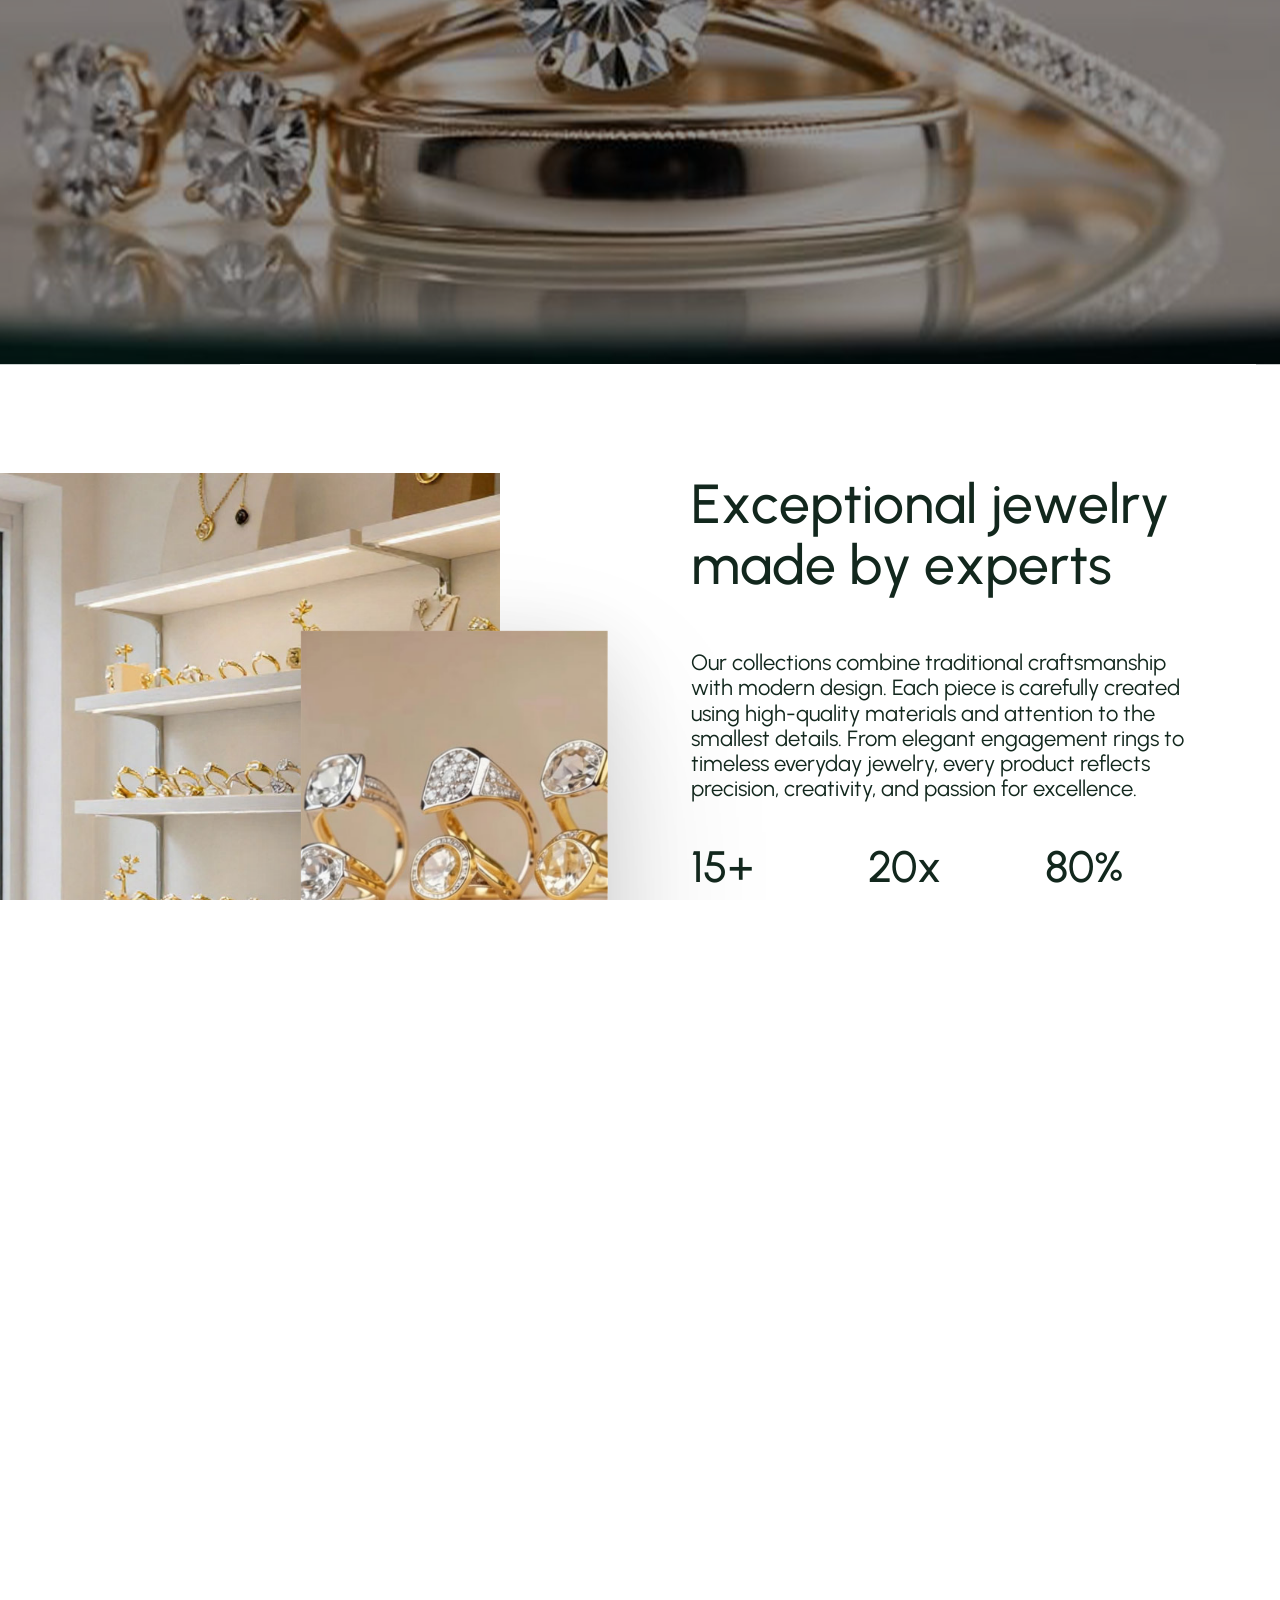
==== commit 164e395d: "all pages" ====
--- a/index.html
+++ b/index.html
@@ -35,12 +35,9 @@
     <div id="smooth-wrapper">
         <div id="smooth-content">
 
-            <nav id="side-menu" style="position: fixed; right: -320px; width: 320px; height: 100vh; background: #fff;">
-                meniul aici</nav>
-
             <div class="body-container">
 
-                <div id="csm-hero" class="container-fluid csm-hero">
+                <div id="csm-hero-home" class="container-fluid csm-hero">
 
                     <header>
 
@@ -53,7 +50,7 @@
                                     </div>
                                     <div class="col-lg-7 csm-menu-right">
 
-                                        <nav>
+                                        <nav class="desktop-only">
                                             <ul class="primary-nav">
                                                 <li class="menu-item">
                                                     <a href="index.html">Home</a>
@@ -82,19 +79,14 @@
                             <div class="col-lg-12">
                                 <div class="hero-c-left">
                                     <h1><span class="color">Senior</span> Frontend Developer</h1>
-                                    <div class="description"><span class="bullet">&#11044;</span> Building responsive
-                                        interfaces & UI systems</div>
-                                    <div class="description"><span class="bullet">&#11044;</span> Advanced CSS
-                                        architecture</div>
-                                    <div class="description"><span class="bullet">&#11044;</span> CSS variables design
-                                        systems</div>
-                                    <div class="description"><span class="bullet">&#11044;</span> Dynamic theming with
-                                        HSL color tokens</div>
-                                    <div class="description"><span class="bullet">&#11044;</span> Responsive UI systems
-                                    </div>
+                                    <div class="description"><span class="bullet">&#11044;</span> Building responsive interfaces & UI systems</div>
+                                    <div class="description"><span class="bullet">&#11044;</span> Advanced CSS architecture</div>
+                                    <div class="description"><span class="bullet">&#11044;</span> CSS variables design systems</div>
+                                    <div class="description"><span class="bullet">&#11044;</span> Dynamic theming with HSL color tokens</div>
+                                    <div class="description"><span class="bullet">&#11044;</span> Responsive UI systems</div>
                                     <div class="hero-btn">
-                                        <a class="csm-btn csm-full-btn" href="portfolio.html">Read More</a>
-                                        <a class="csm-btn csm-btn-white" href="contact.html">Contact</a>
+                                        <a class="csm-btn csm-full-btn" href="portfolio.html">View My Work</a>
+                                        <a class="csm-btn csm-btn-white" href="contact.html">Contact Me</a>
                                     </div>
                                 </div>
                             </div>
@@ -370,7 +362,7 @@
                             <div class="row">
                                 <div class="col-lg-3 csm-box-1">
                                     <div class="csm-box">
-                                        <div class="csm-icon">
+                                        <div class="csm-icon csm-text-slideUp">
                                             <svg version="1.0" xmlns="http://www.w3.org/2000/svg" width="512.000000pt"
                                                 height="512.000000pt" viewBox="0 0 512.000000 512.000000"
                                                 preserveAspectRatio="xMidYMid meet">
@@ -395,13 +387,13 @@
                                                 </g>
                                             </svg>
                                         </div>
-                                        <h4>Love & Engagement</h4>
-                                        <p>Beautiful engagement rings designed to celebrate meaningful moments and lasting commitments.</p>
+                                        <h4 class="csm-text-slideUp">Love & Engagement</h4>
+                                        <p class="csm-text-slideUp">Beautiful engagement rings designed to celebrate meaningful moments and lasting commitments.</p>
                                     </div>
                                 </div>
                                 <div class="col-lg-3 csm-box-2">
                                     <div class="csm-box">
-                                        <div class="csm-icon">
+                                        <div class="csm-icon csm-text-slideUp">
                                             <svg version="1.0" xmlns="http://www.w3.org/2000/svg" width="512.000000pt"
                                                 height="512.000000pt" viewBox="0 0 512.000000 512.000000"
                                                 preserveAspectRatio="xMidYMid meet">
@@ -422,13 +414,13 @@
                                                 </g>
                                             </svg>
                                         </div>
-                                        <h4>The Art of Watchmaking</h4>
-                                        <p>Precision craftsmanship inspired by traditional techniques and modern design standards.</p>
+                                        <h4 class="csm-text-slideUp">The Art of Watchmaking</h4>
+                                        <p class="csm-text-slideUp">Precision craftsmanship inspired by traditional techniques and modern design standards.</p>
                                     </div>
                                 </div>
                                 <div class="col-lg-3 csm-box-3">
                                     <div class="csm-box">
-                                        <div class="csm-icon">
+                                        <div class="csm-icon csm-text-slideUp">
                                             <svg version="1.0" xmlns="http://www.w3.org/2000/svg" width="512.000000pt"
                                                 height="512.000000pt" viewBox="0 0 512.000000 512.000000"
                                                 preserveAspectRatio="xMidYMid meet">
@@ -446,13 +438,13 @@
                                                 </g>
                                             </svg>
                                         </div>
-                                        <h4>New Models</h4>
-                                        <p>Fresh jewelry designs released regularly to reflect new trends and creative ideas.</p>
+                                        <h4 class="csm-text-slideUp">New Models</h4>
+                                        <p class="csm-text-slideUp">Fresh jewelry designs released regularly to reflect new trends and creative ideas.</p>
                                     </div>
                                 </div>
                                 <div class="col-lg-3 csm-box-4">
                                     <div class="csm-box">
-                                        <div class="csm-icon">
+                                        <div class="csm-icon csm-text-slideUp">
                                             <svg version="1.0" xmlns="http://www.w3.org/2000/svg" width="512.000000pt"
                                                 height="512.000000pt" viewBox="0 0 512.000000 512.000000"
                                                 preserveAspectRatio="xMidYMid meet">
@@ -473,81 +465,13 @@
                                                 </g>
                                             </svg>
                                         </div>
-                                        <h4>Discounts</h4>
-                                        <p>Exclusive offers and seasonal promotions designed to reward loyal customers.</p>
-                                    </div>
-                                </div>
-                            </div>
-                        </div>
-                    </div>
-                </div>
-
-                <div class="accordion-container">
-
-                    <div class="container-fluid">
-                        <div class="csm-faq">
-                            <div class="row">
-
-                                <div class="col-lg-4">
-                                    <h4 class="csm-sec-title">Frequently asked questions</h4>
-                                    <p class="csm-subtitle">Answers to common questions about my work and development process.</p>
-                                </div>
-                                <div class="col-lg-8">
-                                    <div class="csm-accordion-box">
-                                        <button class="csm-accordion">What type of projects do you specialize in?</button>
-                                        <div class="accordion-panel">
-                                            <p>I specialize in building modern, responsive user interfaces and interactive web experiences. My work focuses on clean UI architecture, scalable CSS systems, and smooth animations that improve the overall user experience across all devices.</p>
-                                        </div>
-                                    </div>
-                                    <div class="csm-accordion-box">
-                                        <button class="csm-accordion">Which technologies do you use for front-end development?</button>
-                                        <div class="accordion-panel">
-                                            <p>I primarily work with HTML5, CSS3, and JavaScript to build responsive and high-performance interfaces. I also use GSAP for advanced animations and interactive effects, and I frequently integrate custom front-end solutions into CMS platforms such as WordPress and Elementor.</p>
-                                        </div>
-                                    </div>
-                                    <div class="csm-accordion-box">
-                                        <button class="csm-accordion">Can your animations be integrated into CMS platforms like WordPress?</button>
-                                        <div class="accordion-panel">
-                                            <p>Yes. All animations are developed using lightweight JavaScript and CSS techniques, which allows them to be integrated into most CMS platforms that support custom CSS and JavaScript, including WordPress, Elementor, and other modern website builders.</p>
-                                        </div>
-                                    </div>
-                                    <div class="csm-accordion-box">
-                                        <button class="csm-accordion">Do you build fully responsive websites?</button>
-                                        <div class="accordion-panel">
-                                            <p>Yes. Every interface is designed and developed with responsiveness in mind. Layouts are carefully tested across different screen sizes and devices to ensure a consistent experience from large desktop screens down to small mobile devices.</p>
-                                        </div>
-                                    </div>
-                                    <div class="csm-accordion-box">
-                                        <button class="csm-accordion">Are you available for remote work or collaboration?</button>
-                                        <div class="accordion-panel">
-                                            <p>Yes. I am open to remote opportunities and collaborations with companies or teams looking to build modern, responsive and visually engaging web interfaces.</p>
-                                        </div>
-                                    </div>
-                                    <div class="csm-accordion-box">
-                                        <button class="csm-accordion">Do you work with existing designs or create UI layouts from scratch?</button>
-                                        <div class="accordion-panel">
-                                            <p>I can work both ways. I can implement interfaces based on existing UI/UX designs created in tools such as Figma or Adobe XD, but I can also design and structure layouts directly during the development process when needed.</p>
-                                        </div>
-                                    </div>
-                                    <div class="csm-accordion-box">
-                                        <button class="csm-accordion">How do you approach performance and clean code?</button>
-                                        <div class="accordion-panel">
-                                            <p>Performance and maintainability are key parts of my workflow. I focus on structured CSS architecture, reusable components and optimized animations to ensure the interface remains fast, scalable and easy to maintain.</p>
-                                        </div>
-                                    </div>
-                                    <div class="csm-accordion-box">
-                                        <button class="csm-accordion">How do you ensure a good user experience across devices?</button>
-                                        <div class="accordion-panel">
-                                            <p>Every project follows a responsive-first approach. Layouts, typography and interactive elements are carefully tested across multiple screen sizes to maintain usability and visual consistency on desktops, tablets and mobile devices.</p>
-                                        </div>
-                                    </div>
-
-                                </div>
-
-                            </div>
-                        </div>
-                    </div>
-
+                                        <h4 class="csm-text-slideUp">Discounts</h4>
+                                        <p class="csm-text-slideUp">Exclusive offers and seasonal promotions designed to reward loyal customers.</p>
+                                    </div>
+                                </div>
+                            </div>
+                        </div>
+                    </div>
                 </div>
 
                 <div id="csm-spacing"></div>
@@ -664,12 +588,35 @@
             </div>
         </div>
     </footer>
-
     
-
-    <div class="mobile-trigger">
-        O
+    <div class="mobile-trigger mobile-only">
+        <span class="nav-toggle-burger">
+            <span class="burger-line"></span>
+            <span class="burger-line"></span>
+            <span class="burger-line"></span>
+        </span>
+        <span class="nav-toggle-close">
+            <span class="close-line"></span>
+            <span class="close-line"></span>
+        </span>
     </div>
+
+    <nav class="mobile-only">
+        <ul class="primary-nav">
+            <li class="menu-item2">
+                <a href="index.html">Home</a>
+            </li>
+            <li class="menu-item2">
+                <a href="portfolio.html">Portfolio</a>
+            </li>
+            <li class="menu-item2">
+                <a href="tech.html">Tech highlights</a>
+            </li>
+            <li class="menu-item2">
+                <a href="contact.html">Contact</a>
+            </li>
+        </ul>
+    </nav>
 
     <script>
         window.addEventListener('load', () => {
--- a/css/custom.css
+++ b/css/custom.css
@@ -249,18 +249,116 @@
     font-family: "Urbanist", sans-serif;
     font-size: 1rem;
     color: #12271D;
+    overflow: auto;
+}
+
+body.nav-open {
+    overflow: hidden;
+}
+
+.mobile-only {
+    display: none;
+    z-index: 2000;
+    position: relative;
 }
 
 .mobile-trigger {
-    position: fixed;
-    top: 0;
-    right: 0;
-    display: flex;
+    position: absolute;
+    top: 13px;
+    right: 20px;
+    display: none;
     justify-content: center;
     align-items: center;
     width: 40px;
     height: 40px;
-    z-index: 100;
+    z-index: 1000;
+}
+
+.mobile-trigger .nav-toggle-burger {
+    display: flex;
+    flex-direction: column;
+    align-items: flex-end;
+    justify-content: center;
+    overflow: hidden;
+    position: relative;
+    top: 0;
+    right: 0;
+}
+
+.mobile-trigger .nav-toggle-burger .burger-line,
+.mobile-trigger .nav-toggle-close .close-line {
+    display: block;
+    height: 1px;
+    background: #f8f5ee;
+    transition: .7s cubic-bezier(0.22, 1, 0.36, 1);
+    transition-property: transform;
+}
+
+.mobile-trigger .nav-toggle-burger .burger-line {
+    display: block;
+    width: 20px;
+    height: 2px;
+}
+
+.mobile-trigger .nav-toggle-burger .burger-line:nth-child(1) {
+    width: 32px;
+    transition-delay: .46s;
+}
+
+.mobile-trigger .nav-toggle-burger .burger-line:not(:last-child) {
+    margin-bottom: 9px;
+}
+
+.mobile-trigger .nav-toggle-close {
+    width: 36px;
+    height: 36px;
+    position: absolute;
+    top: 20px;
+    left: 9px;
+    transform: rotate(45deg);
+    transform-origin: 100% 0;
+    overflow: hidden;
+    pointer-events: none;
+}
+
+.mobile-trigger .nav-toggle-close .close-line {
+    position: absolute;
+    transition-delay: 0s;
+}
+
+.mobile-trigger .nav-toggle-close .close-line:nth-child(1) {
+    width: 28px;
+    height: 1.5px;
+    left: 4px;
+    top: calc(50% - 1.5px);
+    transform: translateX(-115%);
+}
+
+.mobile-trigger .nav-toggle-close .close-line:nth-child(2) {
+    height: 28px;
+    width: 1.5px;
+    left: calc(50% - 1.5px);
+    top: 4px;
+    transform: translateY(-115%);
+    transition-delay: .14s;
+}
+
+.nav-open .mobile-trigger .nav-toggle-burger .burger-line {
+  transform: translateX(101%);
+}
+
+.nav-open .mobile-trigger .nav-toggle-burger .burger-line:nth-child(1) {
+  transition-delay: .12s;
+}
+
+.nav-open .mobile-trigger .nav-toggle-close .close-line:nth-child(1) {
+  transform: translateX(0);
+  transition-delay: .3s;
+}
+
+.nav-open .mobile-trigger .nav-toggle-close .close-line:nth-child(2) {
+  transform: translateY(0);
+  transition-delay: .42s;
 }
 
 #smooth-wrapper {
@@ -286,8 +384,8 @@
 }
 
 .csm-header {
-    padding: 20px 100px;
-    background: rgba(254, 255, 250, .3);
+    padding: 20px 0;
+    background: rgba(0, 0, 0, .3);
     position: relative;
     z-index: 100;
 }
@@ -303,10 +401,10 @@
     font-family: "Urbanist", sans-serif;
     font-optical-sizing: auto;
     font-style: normal;
-    font-size: 32px;
+    font-size: 1.33rem;
     line-height: 1em;
     font-weight: 600;
-    letter-spacing: 3px;
+    letter-spacing: 0.125rem;
     -webkit-text-stroke-color: #fff;
     -webkit-text-stroke-width: 1px;
     -webkit-text-fill-color: rgba(0, 0, 0, 0);
@@ -338,7 +436,7 @@
     overflow: hidden;
 }
 
-header nav ul {
+nav ul {
     display: flex;
     list-style-type: none;
     gap: 10px;
@@ -346,15 +444,156 @@
     padding: 0;
 }
 
+nav.mobile-only {
+    position: fixed;
+    top: 65px;
+    left: 0;
+    width: 100%;
+    transform: translate(-100%, 0);
+    transition: none;
+    z-index: 1000;
+}
+
+nav.mobile-only:has(.menu-item2.active) {
+    transform: translate(0, 0);
+}
+
+nav.mobile-only ul {
+    display: grid;
+    grid-template-columns: 51% auto;
+    gap: 0;
+    overflow: hidden;
+}
+
+nav.mobile-only ul li {
+    width: 100%;
+    margin: 0;
+    padding: 0;
+    perspective: 1000px;
+}
+
 .primary-nav .menu-item a {
     display: inline-flex;
     white-space: nowrap;
-    font-size: 17px;
-    line-height: 1;
-    padding: 15px;
-    color: #12271D;
+    font-size: 20px;
+    line-height: 47px;
+    padding: 0 15px;
+    color: #f8f5ee;
+    text-decoration: none;
     position: relative;
     transition: all .3s;
+}
+
+nav.mobile-only ul li a {
+    display: flex;
+    font-size: 24px;
+    line-height: 1.3;
+    padding: 24px;
+    color: #f8f5ee;
+    text-align: center;
+    position: relative;
+    transition: all .3s;
+    justify-content: center;
+    font-weight: 600;
+    height: 100%;
+    align-items: center;
+    height: 175px;
+    text-decoration: none;
+    max-height: calc(50vh - 73px);
+    transform-style: preserve-3d;
+    -webkit-backface-visibility: hidden;
+    backface-visibility: hidden;
+}
+
+nav.mobile-only ul li a:hover {
+    font-size: 28px;
+    text-decoration: none;
+}
+
+nav.mobile-only ul > li:nth-child(1) a {
+    background: rgba(3, 58, 53, .95);
+    transform: rotateX(-140deg);
+}
+
+nav.mobile-only ul > li:nth-child(1) a:hover {
+    background: rgba(3, 58, 53, 1);
+}
+
+nav.mobile-only ul > li:nth-child(1).active a {
+    animation: fromTop .15s forwards;
+	transform-origin: top center;
+}
+
+nav.mobile-only ul > li:nth-child(1).inactive a {
+    animation: invFromTop .15s forwards;
+	transform-origin: top center;
+}
+
+nav.mobile-only ul > li:nth-child(2) a {
+    background: rgba(4, 83, 70, .95);
+    transform: rotateY(-140deg);
+}
+
+nav.mobile-only ul > li:nth-child(2) a:hover {
+    background: rgba(4, 83, 70, 1);
+}
+
+nav.mobile-only ul > li:nth-child(2).active a {
+    animation: fromLeft .15s forwards;
+	transform-origin: left center;
+}
+
+nav.mobile-only ul > li:nth-child(2).inactive a {
+    animation: invFromLeft .15s forwards;
+	transform-origin: left center;
+}
+
+nav.mobile-only ul > li:nth-child(3) {
+    order: 4;
+}
+
+nav.mobile-only ul > li:nth-child(3) a {
+    background: rgba(212, 159, 17, .95);
+    color: #2f2e2c;
+    transform: rotateX(-140deg);
+}
+
+nav.mobile-only ul > li:nth-child(3) a:hover {
+    background: rgba(212, 159, 17, 1);
+}
+
+nav.mobile-only ul > li:nth-child(3).active a {
+    animation: fromTop .15s forwards;
+	transform-origin: top center;
+}
+
+nav.mobile-only ul > li:nth-child(3).inactive a {
+    animation: invFromTop .15s forwards;
+	transform-origin: top center;
+}
+
+nav.mobile-only ul > li:nth-child(4) {
+    order: 3;
+}
+
+nav.mobile-only ul > li:nth-child(4) a {
+    background: rgba(174, 196, 82, .95);
+    color: #2f2e2c;
+    transform: rotateY(-140deg);
+}
+
+nav.mobile-only ul > li:nth-child(4) a:hover {
+    background: rgba(174, 196, 82, 1);
+}
+
+nav.mobile-only ul > li:nth-child(4).active a {
+    animation: fromRight .15s forwards;
+	transform-origin: left center;
+}
+
+nav.mobile-only ul > li:nth-child(4).inactive a {
+    animation: invFromRight .15s forwards;
+	transform-origin: left center;
 }
 
 img {
@@ -404,15 +643,15 @@
 }
 
 .hero-c-left {
-    padding: 100px 0 100px;
+    padding: 4.166rem 0;
     color: #f8f5ee;
     position: relative;
     z-index: 10;
 }
 
 .hero-c-right {
-    margin: 0 0 0 100px;
-    width: calc(100% - 100px);
+    margin: 0 0 0 4.166rem;
+    width: calc(100% - 4.166rem);
     position: relative;
     opacity: 0;
 }
@@ -487,28 +726,55 @@
 
 .hero-c-left .subtitle {
     color: #a8a8a8;
-    font-size: 16px;
+    font-size: 0.66rem;
     font-weight: 300;
 }
 
 .hero-c-left h1 {
-    font-size: 72px;
+    font-size: 3rem;
     font-weight: 800;
     margin-bottom: 20px;
 }
 
 .hero-c-left .description {
-    font-size: 24px;
+    font-size: 1rem;
     line-height: 1.5;
     padding-left: 15px;
     position: relative;
 }
 
 .hero-c-left .description .bullet {
-    font-size: 14px;
+    font-size: 0.58rem;
     padding-right: 5px;
-    top: -3px;
-    position: relative;
+    top: -0.125rem;
+    position: relative;
+}
+
+.hero-c-left .spec-description {
+    display: inline-flex;
+    font-size: 1.35rem;
+    font-weight: 300;
+    line-height: 1.5;
+    padding-left: 15px;
+    position: relative;
+}
+
+#multi-description {
+    position: relative;
+}
+
+.hero-c-left .specd {
+    display: inline-flex;
+    font-size: 1.35rem;
+    font-weight: 300;
+    line-height: 1.5;
+    position: absolute;
+    top: 0;
+    left: 217px;
+}
+
+.hero-c-left .specd .char {
+    display: inline-block;
 }
 
 .hero-c-left .hero-btn {
@@ -521,11 +787,11 @@
     background: var(--theme-color-primary);
     color: #fff;
     border: solid 2px var(--theme-color-primary);
-    font-size: 18px;
+    font-size: 0.75rem;
     font-weight: bold;
     line-height: 1.7;
     padding: 16px 40px;
-    margin-top: 50px;
+    margin-top: 2rem;
     border-radius: 8px;
     text-decoration: none;
     transition: background-color .3s;
@@ -550,7 +816,7 @@
 .boxes {
     display: flex;
     flex-direction: column;
-    gap: 40px;
+    gap: 1.66rem;
 }
 
 .box {
@@ -571,7 +837,7 @@
     font-optical-sizing: auto;
     font-style: normal;
     font-size: 11vw;
-    line-height: 1em;
+    line-height: 1;
     font-weight: 600;
     padding: 60px 0;
     background: #fff;
@@ -582,18 +848,18 @@
 }
 
 .body-container:has(.roll-text + .roll-text-right) .roll-text {
-    padding: 60px 0 0;
+    padding: 2.5rem 0 1.25rem;
 }
 
 .roll-text + .roll-text-right {
-    padding: 0 0 60px;
+    padding: 0 0 2.5rem;
 }
 
 .roll-text .inner,
 .roll-text-right .inner {
     display: flex;
     flex-wrap: nowrap;
-    gap: 100px;
+    gap: 4.16rem;
 }
 
 .roll-text .text {
@@ -608,7 +874,7 @@
     display: flex;
     flex-direction: row;
     flex-wrap: nowrap;
-    gap: 100px;
+    gap: 4.16rem;
 }
 
 .scroll-text-smooth .text span {
@@ -626,13 +892,13 @@
 }
 
 .csm-image-grid {
-    padding: 120px 0 0;
+    padding: 5rem 0 0;
     background: #fff;
     position: relative;
 }
 
 .csm-image-grid > .row:not(:last-child) {
-    margin-bottom: 120px;
+    margin-bottom: 5rem;
 }
 
 .csm-image-grid .row-reverse > :first-child {
@@ -838,12 +1104,12 @@
 }
 
 h2 {
-    font-size: 60px;
+    font-size: 2.5rem;
     line-height: 1.1;
 }
 
 h3 {
-    font-size: 48px;
+    font-size: 2rem;
     line-height: 1.3;
 }
 
@@ -861,15 +1127,15 @@
 }
 
 .csm-image-grid h2 {
-    margin-bottom: 60px;
+    margin-bottom: 2.5rem;
 }
 
 .csm-image-grid h3 {
-    margin-bottom: 20px;
+    margin-bottom: 0.833rem;
 }
 
 .csm-grid-details {
-    margin-top: 40px;
+    margin-top: 1.66rem;
 }
 
 .csm-gradient-th-container,
@@ -880,13 +1146,13 @@
 }
 
 .csm-gradient-th-container > .bg {
-    padding: 80px 0;
+    padding: 3.333rem 0;
     background-color: var(--theme-color-primary-10);
     background-image: linear-gradient(257deg,hsla(18,84%,90%,.3) -32.4%,rgba(255, 176, 129, 0.3) -3.42%,rgba(255, 131, 0, 0.3) 23.87%,rgba(251, 244, 223, 0.3) 50.46%,rgba(253, 203, 191, 0.3) 79.15%,rgba(249, 201, 57, 0.3) 103.64%);
 }
 
 .csm-gradient-sec-container > .bg {
-    padding: 80px 0;
+    padding: 3.333rem 0;
     background-color: var(--theme-color-secondary-10);
     background-image: linear-gradient(257deg,hsla(18,84%,90%,.3) -32.4%,rgba(255, 176, 129, 0.3) -3.42%,rgba(255, 131, 0, 0.3) 23.87%,rgba(251, 244, 223, 0.3) 50.46%,rgba(253, 203, 191, 0.3) 79.15%,rgba(249, 201, 57, 0.3) 103.64%);
 }
@@ -896,7 +1162,7 @@
 }
 
 .scroll-text-container {
-    padding: 60px 0;
+    padding: 2.5rem 0;
 }
 
 .text-highlight {
@@ -929,7 +1195,7 @@
 
 
 .sticky-box {
-    padding: 100px 0;
+    padding: 4.166rem 0;
 }
 
 .sticky-box + .sticky-box {
@@ -937,17 +1203,17 @@
 }
 
 .last-sticky-box {
-    padding-bottom: 100px;
+    padding-bottom: 4.166rem;
 }
 
 .sticky-box h3 {
     margin: 0;
-    padding-bottom: 40px;
+    padding-bottom: 1.66rem;
 }
 
 .sticky-box .sticky-box-text > * {
     margin: 0;
-    padding-bottom: 20px;
+    padding-bottom: 0.833rem;
 }
 
 .sticky-box .sticky-box-text > :last-child {
@@ -1009,8 +1275,8 @@
     display: flex;
     justify-content: center;
     align-items: center;
-    width: 120px;
-    height: 120px;
+    width: calc(60px + 2.5rem);
+    height: calc(60px + 2.5rem);
     text-align: center;
     margin: 0 auto 20px;
     background: #000;
@@ -1037,7 +1303,7 @@
 
 .csm-icon-boxes-full {
     background: #fffdf5;
-    padding-top: 100px;
+    padding-top: 4.166rem;
 }
 
 .csm-icon-boxes {
@@ -1045,7 +1311,7 @@
     max-width: 100%;
     margin: 0 auto;
     text-align: center;
-    padding-bottom: 100px;
+    padding-bottom: 4.166rem;
 }
 
 .csm-icon-boxes h4 {
@@ -1063,7 +1329,7 @@
 }
 
 .csm-icon svg {
-    width: 48px !important;
+    width: 2rem !important;
     height: auto;
 }
 
@@ -1084,7 +1350,7 @@
 .csm-ixon-boxes h4 {
     text-transform: none;
     letter-spacing: -0.03em;
-    font-size: 22px;
+    font-size: 0.916rem;
     line-height: 1.5;
     font-weight: 500;
     text-transform: uppercase;
@@ -1092,7 +1358,7 @@
 }
 
 .csm-ixon-boxes p {
-    font-size: 17px;
+    font-size: 0.708rem;
     width: 275px;
     max-width: 100%;
     margin: 0 auto;
@@ -1106,7 +1372,7 @@
 }
 
 .accordion-container {
-    padding: 100px 0;
+    padding: 4.166rem 20px;
 }
 
 .csm-faq {
@@ -1123,12 +1389,13 @@
     padding: 18px;
     width: 100%;
     text-align: left;
+    color: #12271D;
     background: transparent;
     border: none;
     outline: none;
     padding-right: calc(40px + 0.5rem);
     cursor: pointer;
-    transition: 0.4s;
+    transition: all .4s;
     position: relative;
 }
 
@@ -1158,12 +1425,13 @@
 }
 
 .csm-accordion:focus {
+    color: #12271D;
     outline: none;
 }
 
 .csm-accordion:hover {
+    color: #12271D;
     padding-left: calc(18px + 0.5rem);
-    padding-right: 40px;
 }
 
 .csm-accordion.active:hover {
@@ -1179,7 +1447,7 @@
 .accordion-container .csm-subtitle {
     font-size: 0.9rem;
     font-weight: 300;
-    margin-bottom: 40px;
+    margin-bottom: 1.666rem;
 }
 
 .accordion-panel {
@@ -1208,6 +1476,188 @@
     background: #f7f4e9;
 }
 
+.parallax-image {
+    display: flex;
+    justify-content: center;
+    align-items: center;
+    width: 100%;
+    height: 60vh;
+    background: #fff;
+    overflow: hidden;
+}
+
+.parallax-image img {
+    object-fit: cover;
+    object-position: center center;
+}
+
+.bg-custom-gradient {
+    display: block;
+    width: 100%;
+    padding-top: 30vh;
+    background: #033A35;
+    background: linear-gradient(145deg, rgba(3, 58, 53, 1) 0%, rgba(81, 111, 50, 1) 33%, rgba(212, 159, 17, 1) 66%, rgba(174, 196, 82, 1) 100%);
+}
+
+.csm-about-boxes {
+    background: #fcfcfa;
+    padding: 4.166rem 0;
+    position: relative;
+    z-index: 1000;
+}
+
+.csm-about-content {
+    position: relative;
+}
+
+.csm-cards {
+    display: grid;
+    grid-template-columns: repeat(2, minmax(0,1fr));
+    gap: 1.6rem;
+}
+
+.csm-cards .csm-card {
+    cursor: pointer;
+    display: flex;
+    flex-direction: column;
+    gap: 0.66rem;
+    grid-column: span 1;
+    padding: 1.5rem 1.5rem 1rem;
+    background: #fff;
+    border: solid 1px rgba(0, 0, 0, 0.11);
+    border-radius: 16px;
+    position: relative;
+    transition: box-shadow .3s ease;
+}
+
+.csm-cards .csm-card:hover {
+    box-shadow: 0px 10px 30px 0px rgba(34, 56, 101, .09);
+}
+
+.csm-card-cta {
+    display: flex;
+    align-items: center;
+    color: #12271D;
+    font-size: 17px;
+    font-weight: 700;
+    text-decoration: none;
+    transition: all .3s;
+}
+
+.csm-cards .csm-card:hover .csm-card-cta {
+    color: #12271D;
+}
+
+.csm-cards .csm-card:hover .csm-card-cta:hover {
+    color: #ff4800;
+    text-decoration: none;
+}
+
+.csm-card-cta .csm-card-cta-arrow {
+    display: flex;
+    align-items: center;
+    padding-left: 7px;
+    transition: all .3s;
+}
+
+.csm-cards .csm-card:hover .csm-card-cta .csm-card-cta-arrow {
+    padding-left: 17px;
+}
+
+.csm-card-cta .csm-card-cta-arrow svg {
+    width: auto;
+    max-width: 17px;
+    height: auto;
+    max-height: 17px;
+}
+
+.csm-card-cta .csm-card-cta-arrow svg * {
+    fill: #ff4800;
+}
+
+.csm-card-features-list {
+    list-style-type: none;
+    margin: 0;
+    padding: 0;
+}
+
+.csm-card-features-list > li {
+    align-items: flex-start;
+    display: flex;
+    flex-direction: row;
+    gap: 10px;
+    font-size: 17px;
+}
+
+.csm-card-features-list > li:not(:last-child) {
+    margin-bottom: 15px;
+}
+
+.csm-card-features-list > li svg {
+    width: auto;
+    height: 17px;
+}
+
+.csm-card-features-list > li  svg * {
+    fill: #ff4800;
+}
+
+.csm-card-bottom {
+    display: flex;
+    flex-direction: column;
+    gap: 0.666rem;
+    margin-top: auto;
+}
+
+.csm-card-divider {
+    border-top: 1px dashed rgba(0, 0, 0, 0.1098039216);
+    margin: 0;
+    width: 100%;
+    box-sizing: content-box;
+    height: 0;
+    overflow: visible;
+}
+
+.csm-card-header {
+    display: flex;
+    align-items: center;
+    gap: .7rem;
+}
+
+.csm-card-title {
+    font-weight: 700;
+}
+
+.csm-card-icon {
+    display: flex;
+    justify-content: center;
+    align-items: center;
+    width: 1.5rem;
+    height: 1.5rem;
+}
+
+.csm-card-icon img,
+.csm-card-icon svg {
+    width: auto;
+    max-width: 100%;
+    height: auto;
+    max-height: 100%;
+}
+
+.csm-card-icon svg * {
+    fill: #ff4800;
+}
+
+.csm-uc {
+    display: flex;
+    justify-content: center;
+    align-items: center;
+    width: 100%;
+    height: 100vh;
+    background: #fff;
+    position: relative;
+}
+
 footer {
     position: fixed;
     left: 0;
@@ -1218,18 +1668,24 @@
     z-index: 10;
 }
 
+.body-container footer {
+    position: relative;
+}
+
 #csm-footer {
     width: 100%;
+    background: #e9e3d4;
 }
 
 .csm-footer {
     display: flex;
     flex-direction: column;
-    padding: 100px 200px 40px;
-    background: #e9e3d4;
+    width: 1520px;
+    max-width: 100%;
+    padding: 4.1666rem 20px 1.666rem;
+    margin: 0 auto;
     position: relative;
     bottom: 0;
-    width: 100%;
 }
 
 .csm-footer:after {
@@ -1281,7 +1737,7 @@
 }
 
 .csm-footer .cf-box:hover {
-    border-radius: 100px;
+    border-radius: 4.166rem;
     border-color: rgba(0,0,0,0);
 }
 
@@ -1333,8 +1789,8 @@
 }
 
 .csm-footer .cf-box-title {
-    font-size: 36px;
-    line-height: 130%;
+    font-size: 1.5rem;
+    line-height: 1.3;
     text-align: center;
     margin: 0;
     position: relative;
@@ -1368,14 +1824,14 @@
 
 .csm-footer-top {
     display: flex;
-    gap: 40px;
+    gap: 1.66rem;
     justify-content: space-between;
     width: 100%;
-    padding-bottom: 40px;
+    padding-bottom: 1.66rem;
 }
 
 .csm-footer-top .footer-title {
-    font-size: 60px;
+    font-size: 2.5rem;
     font-weight: 300;
     line-height: 1.1;
 }
@@ -1384,8 +1840,8 @@
     display: flex;
     justify-content: center;
     align-items: center;
-    width: 88px;
-    height: 88px;
+    width: 3.666rem;
+    height: 3.666rem;
     border-radius: 8px;
     border: 1px solid #12271D;
     transition: border-radius .4s cubic-bezier(0.22, 1, 0.36, 1);
@@ -1394,7 +1850,7 @@
 }
 
 .csm-btn-back:hover {
-    border-radius: 22px;
+    border-radius: 0.916rem;
 }
 
 .csm-btn-back .btn-back {
@@ -1453,9 +1909,9 @@
     top: 50%;
     left: 50%;
     width: auto;
-    max-width: 44px;
+    max-width: 1.833rem;
     height: auto;
-    max-height: 32px;
+    max-height: 1.333rem;
     transform: translate(-50%, -50%);
 }
 
@@ -1465,14 +1921,14 @@
 
 .csm-footer-bottom {
     display: flex;
-    gap: 40px;
+    gap: 1.666rem;
     justify-content: space-between;
     width: 100%;
     padding: 10px 25px;
-    margin-top: 40px;
+    margin-top: 1.666rem;
     border: solid 1px #12271D;
     border-radius: 8px;
-}
+}  
 
 @keyframes csmRotate {
     0% {
@@ -1503,3 +1959,337 @@
         transform: translateX(calc(100% + 100px))
     }
 }
+
+
+@keyframes fromTop {
+	0% {
+		transform: rotateX(-140deg);
+        transform-origin: top center;
+        width: 60%;
+        margin: 0 auto;
+	}
+	100% {
+		transform: rotateX(0deg);
+        transform-origin: top center;
+        width: 100%;
+	}
+}
+
+@keyframes invFromTop {
+	0% {
+		transform: rotateX(0deg);
+        transform-origin: top center;
+        width: 100%;
+	}
+	100% {
+		transform: rotateX(-140deg);
+        transform-origin: top center;
+        width: 60%;
+        margin: 0 auto;
+	}
+}
+
+@keyframes fromBottom {
+	0% {
+		transform: rotateX(140deg);
+        transform-origin: bottom center;
+        width: 60%;
+        margin: 0 auto;
+	}
+	100% {
+		transform: rotateX(0deg);
+        transform-origin: bottom center;
+        width: 100%;
+	}
+}
+
+@keyframes fromLeft {
+	0% {
+		transform: rotateY(-90deg);
+        transform-origin: center left;
+        height: 60%;
+        margin: auto 0;
+	}
+	100% {
+		transform: rotateY(0deg);
+        transform-origin: center left;
+        height: 100%;
+	}
+}
+
+@keyframes invFromLeft {
+	0% {
+		transform: rotateY(0deg);
+        transform-origin: center left;
+        height: 100%;
+	}
+	100% {
+		transform: rotateY(-90deg);
+        transform-origin: center left;
+        height: 60%;
+        margin: auto 0;
+	}
+}
+
+@keyframes fromRight {
+	0% {
+		transform: rotateY(90deg);
+        transform-origin: center right;
+        height: 60%;
+        margin: auto 0;
+	}
+	100% {
+		transform: rotateY(0deg);
+        transform-origin: center right;
+        height: 100%;
+	}
+}
+
+@keyframes invFromRight {
+	0% {
+		transform: rotateY(0deg);
+        transform-origin: center right;
+        height: 100%;
+	}
+	100% {
+		transform: rotateY(90deg);
+        transform-origin: center right;
+        height: 60%;
+        margin: auto 0;
+	}
+}
+
+
+
+
+@media (max-width: 1600px) {
+    html {
+        font-size: calc(14px + 0.625vw);
+    }
+
+    .primary-nav .menu-item a {
+        font-size: 0.833rem;
+    }
+
+    .csm-image-grid .csm-c-img {
+        width: 45%;
+    }
+
+    .csm-footer {
+        width: 1520px;
+        max-width: 100%;
+        padding: 100px 20px 40px;
+    }
+
+    .csm-footer .csm-footer-middle {
+        gap: 2rem;
+    }
+}
+
+@media (min-width: 992px) {
+    .br {
+        display: block;
+        clear: both;
+    }
+}
+
+@media (max-width: 991px) {
+    .csm-header .col-lg-5 {
+        -webkit-box-flex: 0;
+        -ms-flex: 0 0 41.666667%;
+        flex: 0 0 41.666667%;
+        max-width: 41.666667%;
+    }
+
+    .csm-header .col-lg-7 {
+        -webkit-box-flex: 0;
+        -ms-flex: 0 0 58.333333%;
+        flex: 0 0 58.333333%;
+        max-width: 58.333333%;
+    }
+
+    .csm-image-grid .csm-img {
+        width: 100%;
+        padding-top: 50%;
+    }
+    .csm-grid-details .col-lg-4 {
+        -webkit-box-flex: 0;
+        -ms-flex: 0 0 33.333333%;
+        flex: 0 0 33.333333%;
+        max-width: 33.333333%;
+    }
+
+    .csm-grid-details .col-lg-6 {
+        -webkit-box-flex: 0;
+        -ms-flex: 0 0 50%;
+        flex: 0 0 50%;
+        max-width: 50%;
+    }
+
+    .csm-image-grid .csm-img + .csm-c-img {
+        display: none;
+    }
+
+    .csm-image-grid .row > .img-col-right {
+        order: 2;
+    }
+
+    .csm-image-grid .row > .text-col-right {
+        order: 1;
+    }
+
+    .csm-image-grid .text-col-right,
+    .csm-image-grid .row > .img-col-left + .text-col-right {
+        padding: 0 calc(15px + 1.666rem) 2.5rem;
+    }
+
+    .csm-icon-boxes .row > [class*="csm-box"]:not(:last-child) {
+        padding-bottom: 3rem;
+    }
+
+    .csm-box {
+        padding: 0 40px;
+    }
+
+    .accordion-container {
+        padding-left: 40px;
+        padding-right: 40px;
+    }
+
+    .accordion-container .csm-sec-title {
+        width: 100%;
+    }
+
+    .csm-footer .csm-footer-middle {
+        grid-template-columns: repeat(3, 1fr);
+    }
+
+    .csm-footer .csm-footer-middle > .cfm-col:first-child {
+        grid-column: 1 / -1; 
+    }
+
+    .hero-c-left .specd {
+        left: auto;
+        padding-left: 7px;
+    }
+
+    .csm-cards {
+        padding-top: 1rem;
+    }
+}
+
+@media (min-width: 768px) and (max-width: 991px) {
+    .container {
+        width: 100%;
+        max-width: 100%;
+        padding-right: 40px;
+        padding-left: 40px;
+    }
+}
+
+@media (max-width: 767px) {
+    .mobile-only {
+        display: block;
+    }
+
+    .desktop-only {
+        display: none;
+    }
+
+    .mobile-trigger {
+        display: flex;
+    }
+
+    .csm-footer .cf-box {
+        padding: 1rem;
+    }
+
+    .csm-footer .cf-box-title {
+        font-size: 1.2rem;
+    }
+
+    .csm-header .col-lg-5 {
+        -webkit-box-flex: 0;
+        -ms-flex: 0 0 100%;
+        flex: 0 0 100%;
+        max-width: 100%;
+    }
+
+    .hero-c-left .hero-btn .csm-btn {
+        font-size: 1rem;
+    }
+}
+@media (max-width: 640px) {
+    .csm-cards {
+        grid-template-columns: repeat(1, minmax(0,1fr));
+    }
+}
+
+@media (min-width: 576px) and (max-width: 992px) {
+    .container {
+        max-width: 100%;
+        padding-right: 40px;
+        padding-left: 40px;
+    }
+}
+
+@media (max-width: 500px) {
+    #multi-description {
+        padding-bottom: 2rem;
+    }
+
+    .hero-c-left .specd {
+        left: auto;
+        padding-left: 15px;
+        display: block;
+        top: auto;
+    }
+}
+
+@media (max-width: 480px) {
+    nav.mobile-only ul {
+        grid-template-columns: 100%;
+    }
+
+    nav.mobile-only ul > li:nth-child(3) {
+        order: 3;
+    }
+
+    nav.mobile-only ul > li:nth-child(4) {
+        order: 4;
+    }
+
+    nav.mobile-only ul > li:nth-child(2).active a,
+    nav.mobile-only ul > li:nth-child(4).active a {
+        animation: fromTop .15s forwards;
+        transform-origin: top center;
+    }
+
+    nav.mobile-only ul > li:nth-child(2).inactive a,
+    nav.mobile-only ul > li:nth-child(4).inactive a {
+        animation: invFromTop .15s forwards;
+        transform-origin: top center;
+    }
+
+    .csm-footer .cf-box {
+        padding: 2px;
+    }
+
+    .csm-footer .csm-footer-middle {
+        gap: 10px;
+    }
+
+    .csm-footer .csm-footer-middle > .cfm-col:first-child {
+        padding-bottom: 20px;
+    }
+}
+
+@media (max-width: 400px) {
+    .hero-c-left .spec-description {
+        padding-left: 0;
+    }
+
+    .hero-c-left .specd {
+        padding-left: 0;
+    }
+}
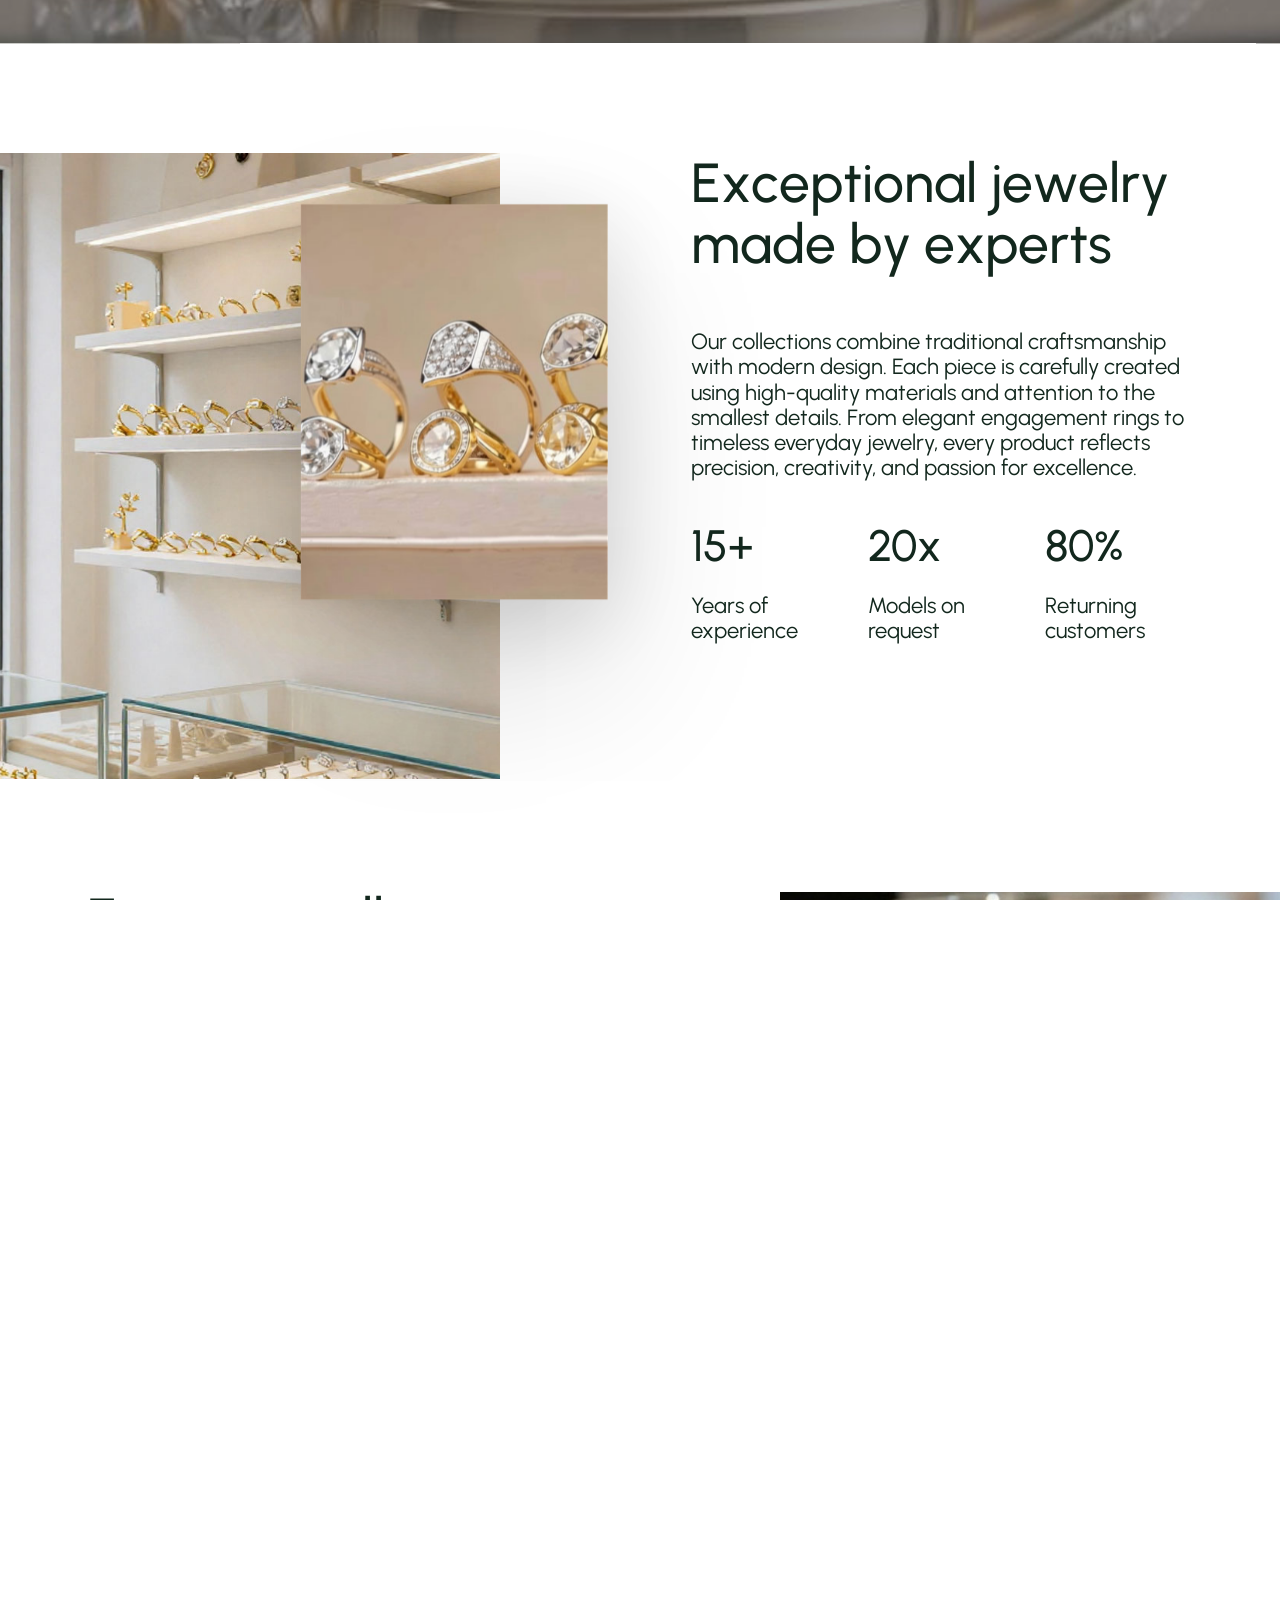
==== commit cd20040a: "loading" ====
--- a/index.html
+++ b/index.html
@@ -31,6 +31,8 @@
 </head>
 
 <body class="page-gm">
+
+    <div class="loading"></div>
 
     <div id="smooth-wrapper">
         <div id="smooth-content">
--- a/css/custom.css
+++ b/css/custom.css
@@ -243,6 +243,24 @@
 html {
     font-size: 24px;
 }
+
+body .loading {
+    display: flex !important;
+    justify-content: center;
+    align-items: center;
+    position: fixed;
+    top: 0;
+    left: 0;
+    width: 100%;
+    height: 100%;
+    background: #000 url('../img/loading.gif') scroll 50% 50% no-repeat;
+    z-index: 5000;
+}
+
+body.js-on .loading {
+    display: none !important;
+}
+
 
 body {
     background: #fff;
@@ -2282,6 +2300,20 @@
     .csm-footer .csm-footer-middle > .cfm-col:first-child {
         padding-bottom: 20px;
     }
+
+    .hero-c-left .hero-btn {
+        flex-direction: column;
+    }
+
+    .hero-c-left .hero-btn .csm-btn {
+        width: 200px;
+        text-align: center;
+        justify-content: center;
+    }
+
+    .hero-c-left .hero-btn .csm-btn + .csm-btn {
+        margin-top: 0;
+    }
 }
 
 @media (max-width: 400px) {
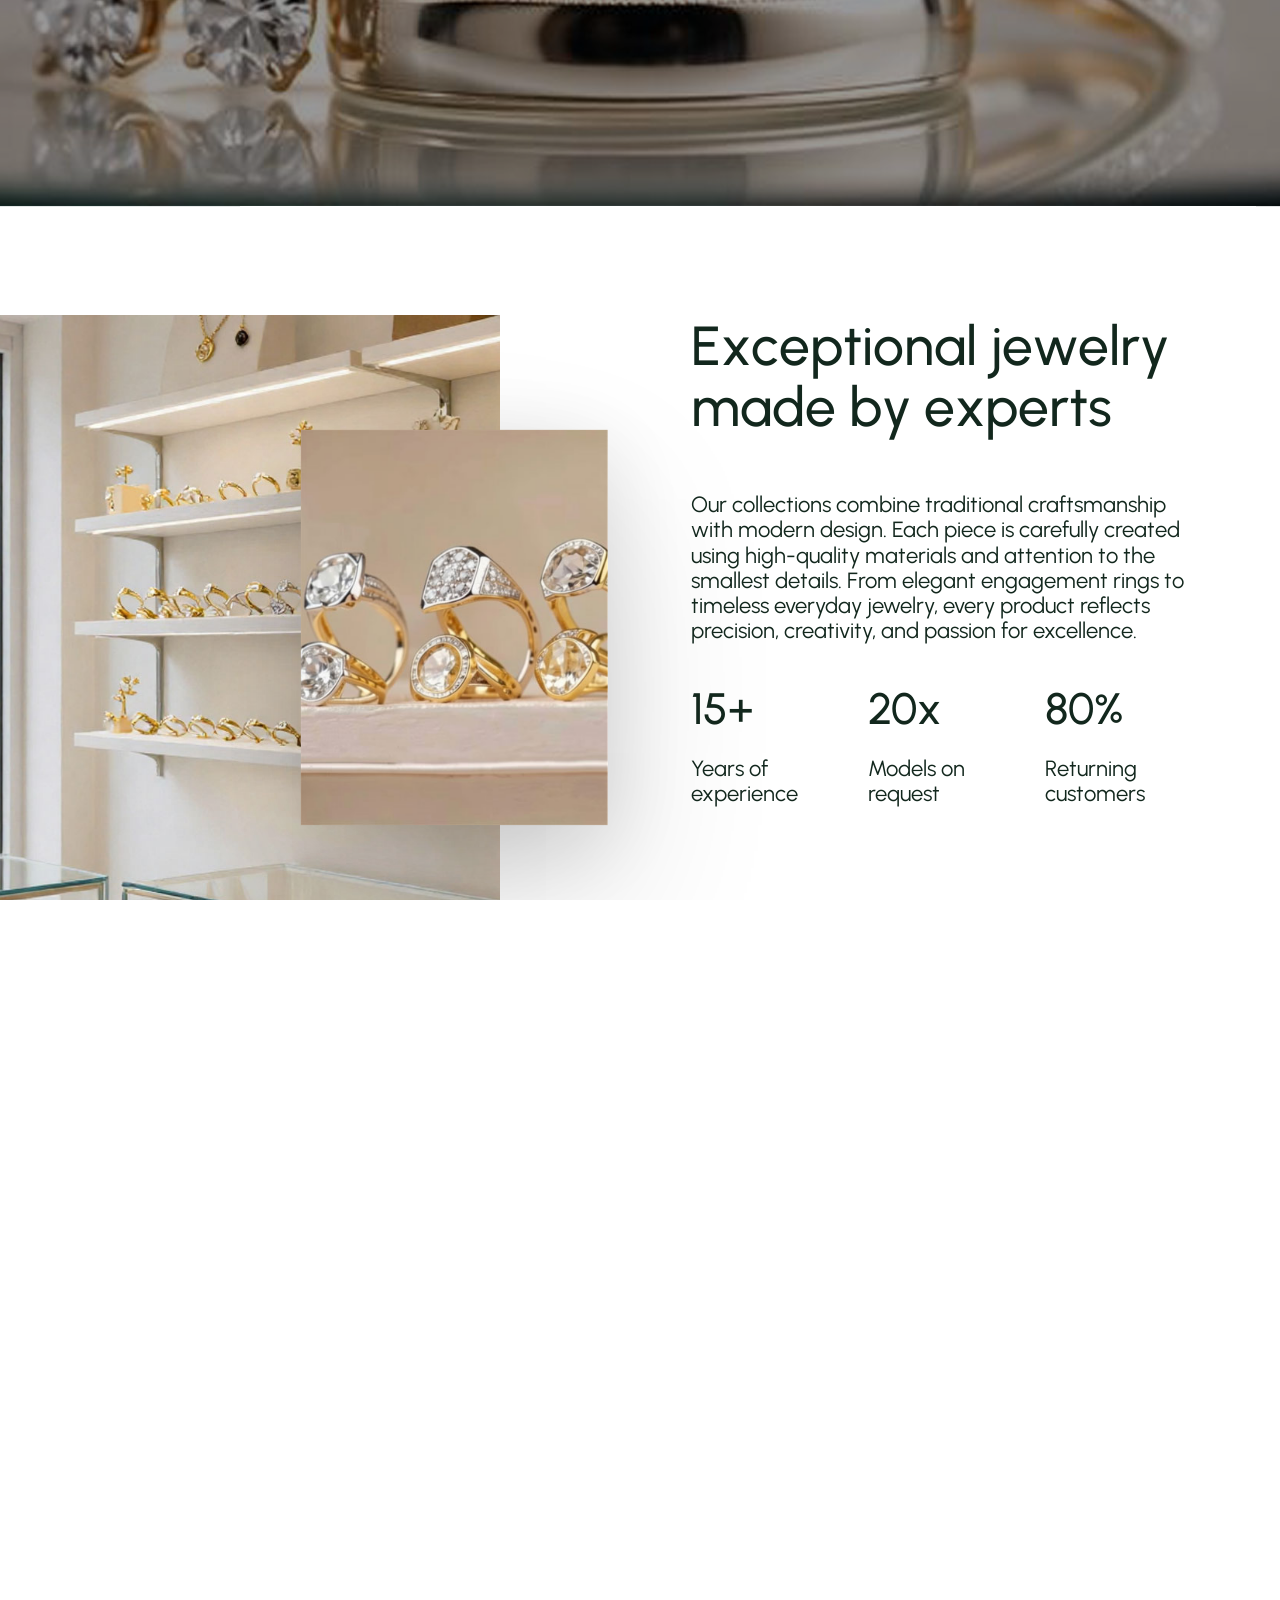
==== commit d078fdfc: "remove sticky footer" ====
--- a/index.html
+++ b/index.html
@@ -476,120 +476,120 @@
                     </div>
                 </div>
 
-                <div id="csm-spacing"></div>
+                <!-- <div id="csm-spacing"></div> -->
+
+                <footer>
+                    <div id="csm-footer" class="csm-container-fluid">
+                        <div class="csm-footer">
+                            <div class="csm-footer-top">
+                                <div class="footer-title">you can shine</div>
+                                <div class="csm-btn-back">
+                                    <a id="back-to-top" class="btn-back" href="#">
+                                        <div class="btn-back-fill-bg"></div>
+                                        <div class="arrows">
+                                            <div class="arrow">
+                                                <svg version="1.0" xmlns="http://www.w3.org/2000/svg" width="352.000000pt"
+                                                    height="500.000000pt" viewBox="0 0 352.000000 500.000000"
+                                                    preserveAspectRatio="xMidYMid meet">
+                                                    <g transform="translate(0.000000,500.000000) scale(0.100000,-0.100000)"
+                                                        fill="#000000" stroke="none">
+                                                        <path
+                                                            d="M1611 4990 c-214 -45 -405 -173 -528 -355 -157 -233 -1037 -1624 -1054 -1667 -14 -35 -23 -85 -27 -144 -6 -112 17 -198 76 -290 50 -77 109 -128 202 -173 l75 -36 162 -3 162 -4 3 -936 c3 -873 5 -941 22 -992 61 -187 197 -322 375 -374 47 -14 136 -16 672 -16 588 0 620 1 680 20 163 51 285 165 351 328 l23 57 5 938 5 939 24 19 c20 16 40 19 140 19 183 0 280 37 392 149 69 69 119 156 138 241 25 108 8 248 -42 345 -19 39 -905 1443 -995 1577 -57 87 -180 204 -268 256 -38 23 -112 56 -164 73 -88 30 -106 33 -240 35 -80 2 -165 -1 -189 -6z m103 -148 c-160 -56 -251 -139 -400 -368 -304 -466 -909 -1440 -936 -1507 -29 -74 -36 -215 -13 -292 21 -74 44 -119 91 -180 l36 -48 -57 6 c-208 21 -355 250 -288 447 11 35 200 339 507 820 269 421 511 797 537 835 91 134 218 233 357 279 101 33 106 34 182 35 l65 1 -81 -28z m367 -106 c90 -19 178 -66 234 -123 60 -63 1031 -1598 1058 -1673 58 -164 -31 -368 -198 -453 -57 -29 -69 -31 -210 -37 -168 -7 -196 -16 -242 -77 l-28 -36 -5 -936 c-5 -877 -6 -939 -23 -986 -42 -112 -122 -202 -223 -250 -85 -40 -185 -47 -603 -43 -352 4 -380 6 -433 26 -155 57 -257 184 -278 346 -5 39 -10 463 -10 943 0 592 -3 881 -11 900 -6 15 -20 39 -32 51 -41 45 -75 55 -213 62 -115 6 -139 10 -187 33 -151 74 -233 263 -180 417 18 53 194 342 621 1020 324 513 402 629 470 692 130 120 304 164 493 124z m-1110 -2435 l24 -19 5 -939 c4 -841 7 -942 22 -979 30 -74 57 -123 103 -179 25 -30 41 -55 37 -55 -5 0 -34 9 -65 19 -150 52 -254 179 -277 338 -6 40 -10 424 -10 951 l0 882 69 0 c53 0 74 -4 92 -19z" />
+                                                    </g>
+                                                </svg>
+                                            </div>
+                                            <div class="arrow">
+                                                <svg version="1.0" xmlns="http://www.w3.org/2000/svg" width="352.000000pt"
+                                                    height="500.000000pt" viewBox="0 0 352.000000 500.000000"
+                                                    preserveAspectRatio="xMidYMid meet">
+                                                    <g transform="translate(0.000000,500.000000) scale(0.100000,-0.100000)"
+                                                        fill="#000000" stroke="none">
+                                                        <path
+                                                            d="M1611 4990 c-214 -45 -405 -173 -528 -355 -157 -233 -1037 -1624 -1054 -1667 -14 -35 -23 -85 -27 -144 -6 -112 17 -198 76 -290 50 -77 109 -128 202 -173 l75 -36 162 -3 162 -4 3 -936 c3 -873 5 -941 22 -992 61 -187 197 -322 375 -374 47 -14 136 -16 672 -16 588 0 620 1 680 20 163 51 285 165 351 328 l23 57 5 938 5 939 24 19 c20 16 40 19 140 19 183 0 280 37 392 149 69 69 119 156 138 241 25 108 8 248 -42 345 -19 39 -905 1443 -995 1577 -57 87 -180 204 -268 256 -38 23 -112 56 -164 73 -88 30 -106 33 -240 35 -80 2 -165 -1 -189 -6z m103 -148 c-160 -56 -251 -139 -400 -368 -304 -466 -909 -1440 -936 -1507 -29 -74 -36 -215 -13 -292 21 -74 44 -119 91 -180 l36 -48 -57 6 c-208 21 -355 250 -288 447 11 35 200 339 507 820 269 421 511 797 537 835 91 134 218 233 357 279 101 33 106 34 182 35 l65 1 -81 -28z m367 -106 c90 -19 178 -66 234 -123 60 -63 1031 -1598 1058 -1673 58 -164 -31 -368 -198 -453 -57 -29 -69 -31 -210 -37 -168 -7 -196 -16 -242 -77 l-28 -36 -5 -936 c-5 -877 -6 -939 -23 -986 -42 -112 -122 -202 -223 -250 -85 -40 -185 -47 -603 -43 -352 4 -380 6 -433 26 -155 57 -257 184 -278 346 -5 39 -10 463 -10 943 0 592 -3 881 -11 900 -6 15 -20 39 -32 51 -41 45 -75 55 -213 62 -115 6 -139 10 -187 33 -151 74 -233 263 -180 417 18 53 194 342 621 1020 324 513 402 629 470 692 130 120 304 164 493 124z m-1110 -2435 l24 -19 5 -939 c4 -841 7 -942 22 -979 30 -74 57 -123 103 -179 25 -30 41 -55 37 -55 -5 0 -34 9 -65 19 -150 52 -254 179 -277 338 -6 40 -10 424 -10 951 l0 882 69 0 c53 0 74 -4 92 -19z" />
+                                                    </g>
+                                                </svg>
+                                            </div>
+                                        </div>
+                                    </a>
+                                </div>
+                            </div>
+                            <div class="csm-footer-middle">
+                                <div class="cfm-col">
+                                    <div class="cf-text">
+                                        This website is a personal portfolio project created to demonstrate UI/UX design, front-end development and animation techniques.
+                                    </div>
+                                </div>
+                                <div class="cfm-col">
+                                    <div class="cf-box-main">
+                                        <div class="cf-box">
+                                            <a href="portfolio.html" class="cf-box-link" aria-label=""></a>
+
+                                            <figure class="media-wrapper image-wrapper responsive media-lazy">
+                                                <span class="media-inner image-inner">
+                                                    <img width="800" height="800" class="media image lazy entered loaded"
+                                                        alt="" data-lazyload="1" decoding="async" src="img/portfolio.jpg">
+                                                </span>
+                                            </figure>
+                                            <h5 class="cf-box-title split" data-split="">
+                                                <span class="line line-normal">Portfolio</span>
+                                                <span class="line line-hover">Portfolio</span>
+                                            </h5>
+                                        </div>
+                                    </div>
+                                </div>
+                                <div class="cfm-col">
+                                    <div class="cf-box-main">
+                                        <div class="cf-box">
+                                            <a href="tech.html" class="cf-box-link" aria-label=""></a>
+
+                                            <figure class="media-wrapper image-wrapper responsive media-lazy">
+                                                <span class="media-inner image-inner">
+                                                    <img width="800" height="800" class="media image lazy entered loaded"
+                                                        alt="" data-lazyload="1" decoding="async" src="img/technology.jpg">
+                                                </span>
+                                            </figure>
+                                            <h5 class="cf-box-title split" data-split="">
+                                                <span class="line line-normal">Tech highlights</span>
+                                                <span class="line line-hover">Tech highlights</span>
+                                            </h5>
+                                        </div>
+                                    </div>
+                                </div>
+                                <div class="cfm-col">
+                                    <div class="cf-box-main">
+                                        <div class="cf-box">
+                                            <a href="contact.html" class="cf-box-link" aria-label=""></a>
+
+                                            <figure class="media-wrapper image-wrapper responsive media-lazy">
+                                                <span class="media-inner image-inner">
+                                                    <img width="800" height="800" class="media image lazy entered loaded"
+                                                        alt="" data-lazyload="1" decoding="async" src="img/contact.jpg">
+                                                </span>
+                                            </figure>
+                                            <h5 class="cf-box-title split" data-split="">
+                                                <span class="line line-normal">Contact</span>
+                                                <span class="line line-hover">Contact</span>
+                                            </h5>
+                                        </div>
+                                    </div>
+                                </div>
+                            </div>
+                            <div class="csm-footer-bottom">
+                                <div class="csm-copyright">
+                                    &copy; Gabriel Matei <span id="csm-year"></span>. All Rights Reserved
+                                </div>
+                                <div class="csm-footer-nav">
+
+                                </div>
+                            </div>
+                        </div>
+                    </div>
+                </footer>
 
             </div>
 
         </div>
     </div>
-
-    <footer>
-        <div id="csm-footer" class="csm-container-fluid">
-            <div class="csm-footer">
-                <div class="csm-footer-top">
-                    <div class="footer-title">you can shine</div>
-                    <div class="csm-btn-back">
-                        <a id="back-to-top" class="btn-back" href="#">
-                            <div class="btn-back-fill-bg"></div>
-                            <div class="arrows">
-                                <div class="arrow">
-                                    <svg version="1.0" xmlns="http://www.w3.org/2000/svg" width="352.000000pt"
-                                        height="500.000000pt" viewBox="0 0 352.000000 500.000000"
-                                        preserveAspectRatio="xMidYMid meet">
-                                        <g transform="translate(0.000000,500.000000) scale(0.100000,-0.100000)"
-                                            fill="#000000" stroke="none">
-                                            <path
-                                                d="M1611 4990 c-214 -45 -405 -173 -528 -355 -157 -233 -1037 -1624 -1054 -1667 -14 -35 -23 -85 -27 -144 -6 -112 17 -198 76 -290 50 -77 109 -128 202 -173 l75 -36 162 -3 162 -4 3 -936 c3 -873 5 -941 22 -992 61 -187 197 -322 375 -374 47 -14 136 -16 672 -16 588 0 620 1 680 20 163 51 285 165 351 328 l23 57 5 938 5 939 24 19 c20 16 40 19 140 19 183 0 280 37 392 149 69 69 119 156 138 241 25 108 8 248 -42 345 -19 39 -905 1443 -995 1577 -57 87 -180 204 -268 256 -38 23 -112 56 -164 73 -88 30 -106 33 -240 35 -80 2 -165 -1 -189 -6z m103 -148 c-160 -56 -251 -139 -400 -368 -304 -466 -909 -1440 -936 -1507 -29 -74 -36 -215 -13 -292 21 -74 44 -119 91 -180 l36 -48 -57 6 c-208 21 -355 250 -288 447 11 35 200 339 507 820 269 421 511 797 537 835 91 134 218 233 357 279 101 33 106 34 182 35 l65 1 -81 -28z m367 -106 c90 -19 178 -66 234 -123 60 -63 1031 -1598 1058 -1673 58 -164 -31 -368 -198 -453 -57 -29 -69 -31 -210 -37 -168 -7 -196 -16 -242 -77 l-28 -36 -5 -936 c-5 -877 -6 -939 -23 -986 -42 -112 -122 -202 -223 -250 -85 -40 -185 -47 -603 -43 -352 4 -380 6 -433 26 -155 57 -257 184 -278 346 -5 39 -10 463 -10 943 0 592 -3 881 -11 900 -6 15 -20 39 -32 51 -41 45 -75 55 -213 62 -115 6 -139 10 -187 33 -151 74 -233 263 -180 417 18 53 194 342 621 1020 324 513 402 629 470 692 130 120 304 164 493 124z m-1110 -2435 l24 -19 5 -939 c4 -841 7 -942 22 -979 30 -74 57 -123 103 -179 25 -30 41 -55 37 -55 -5 0 -34 9 -65 19 -150 52 -254 179 -277 338 -6 40 -10 424 -10 951 l0 882 69 0 c53 0 74 -4 92 -19z" />
-                                        </g>
-                                    </svg>
-                                </div>
-                                <div class="arrow">
-                                    <svg version="1.0" xmlns="http://www.w3.org/2000/svg" width="352.000000pt"
-                                        height="500.000000pt" viewBox="0 0 352.000000 500.000000"
-                                        preserveAspectRatio="xMidYMid meet">
-                                        <g transform="translate(0.000000,500.000000) scale(0.100000,-0.100000)"
-                                            fill="#000000" stroke="none">
-                                            <path
-                                                d="M1611 4990 c-214 -45 -405 -173 -528 -355 -157 -233 -1037 -1624 -1054 -1667 -14 -35 -23 -85 -27 -144 -6 -112 17 -198 76 -290 50 -77 109 -128 202 -173 l75 -36 162 -3 162 -4 3 -936 c3 -873 5 -941 22 -992 61 -187 197 -322 375 -374 47 -14 136 -16 672 -16 588 0 620 1 680 20 163 51 285 165 351 328 l23 57 5 938 5 939 24 19 c20 16 40 19 140 19 183 0 280 37 392 149 69 69 119 156 138 241 25 108 8 248 -42 345 -19 39 -905 1443 -995 1577 -57 87 -180 204 -268 256 -38 23 -112 56 -164 73 -88 30 -106 33 -240 35 -80 2 -165 -1 -189 -6z m103 -148 c-160 -56 -251 -139 -400 -368 -304 -466 -909 -1440 -936 -1507 -29 -74 -36 -215 -13 -292 21 -74 44 -119 91 -180 l36 -48 -57 6 c-208 21 -355 250 -288 447 11 35 200 339 507 820 269 421 511 797 537 835 91 134 218 233 357 279 101 33 106 34 182 35 l65 1 -81 -28z m367 -106 c90 -19 178 -66 234 -123 60 -63 1031 -1598 1058 -1673 58 -164 -31 -368 -198 -453 -57 -29 -69 -31 -210 -37 -168 -7 -196 -16 -242 -77 l-28 -36 -5 -936 c-5 -877 -6 -939 -23 -986 -42 -112 -122 -202 -223 -250 -85 -40 -185 -47 -603 -43 -352 4 -380 6 -433 26 -155 57 -257 184 -278 346 -5 39 -10 463 -10 943 0 592 -3 881 -11 900 -6 15 -20 39 -32 51 -41 45 -75 55 -213 62 -115 6 -139 10 -187 33 -151 74 -233 263 -180 417 18 53 194 342 621 1020 324 513 402 629 470 692 130 120 304 164 493 124z m-1110 -2435 l24 -19 5 -939 c4 -841 7 -942 22 -979 30 -74 57 -123 103 -179 25 -30 41 -55 37 -55 -5 0 -34 9 -65 19 -150 52 -254 179 -277 338 -6 40 -10 424 -10 951 l0 882 69 0 c53 0 74 -4 92 -19z" />
-                                        </g>
-                                    </svg>
-                                </div>
-                            </div>
-                        </a>
-                    </div>
-                </div>
-                <div class="csm-footer-middle">
-                    <div class="cfm-col">
-                        <div class="cf-text">
-                            This website is a personal portfolio project created to demonstrate UI/UX design, front-end development and animation techniques.
-                        </div>
-                    </div>
-                    <div class="cfm-col">
-                        <div class="cf-box-main">
-                            <div class="cf-box">
-                                <a href="portfolio.html" class="cf-box-link" aria-label=""></a>
-
-                                <figure class="media-wrapper image-wrapper responsive media-lazy">
-                                    <span class="media-inner image-inner">
-                                        <img width="800" height="800" class="media image lazy entered loaded"
-                                            alt="" data-lazyload="1" decoding="async" src="img/portfolio.jpg">
-                                    </span>
-                                </figure>
-                                <h5 class="cf-box-title split" data-split="">
-                                    <span class="line line-normal">Portfolio</span>
-                                    <span class="line line-hover">Portfolio</span>
-                                </h5>
-                            </div>
-                        </div>
-                    </div>
-                    <div class="cfm-col">
-                        <div class="cf-box-main">
-                            <div class="cf-box">
-                                <a href="tech.html" class="cf-box-link" aria-label=""></a>
-
-                                <figure class="media-wrapper image-wrapper responsive media-lazy">
-                                    <span class="media-inner image-inner">
-                                        <img width="800" height="800" class="media image lazy entered loaded"
-                                            alt="" data-lazyload="1" decoding="async" src="img/technology.jpg">
-                                    </span>
-                                </figure>
-                                <h5 class="cf-box-title split" data-split="">
-                                    <span class="line line-normal">Tech highlights</span>
-                                    <span class="line line-hover">Tech highlights</span>
-                                </h5>
-                            </div>
-                        </div>
-                    </div>
-                    <div class="cfm-col">
-                        <div class="cf-box-main">
-                            <div class="cf-box">
-                                <a href="contact.html" class="cf-box-link" aria-label=""></a>
-
-                                <figure class="media-wrapper image-wrapper responsive media-lazy">
-                                    <span class="media-inner image-inner">
-                                        <img width="800" height="800" class="media image lazy entered loaded"
-                                            alt="" data-lazyload="1" decoding="async" src="img/contact.jpg">
-                                    </span>
-                                </figure>
-                                <h5 class="cf-box-title split" data-split="">
-                                    <span class="line line-normal">Contact</span>
-                                    <span class="line line-hover">Contact</span>
-                                </h5>
-                            </div>
-                        </div>
-                    </div>
-                </div>
-                <div class="csm-footer-bottom">
-                    <div class="csm-copyright">
-                        &copy; Gabriel Matei <span id="csm-year"></span>. All Rights Reserved
-                    </div>
-                    <div class="csm-footer-nav">
-
-                    </div>
-                </div>
-            </div>
-        </div>
-    </footer>
     
     <div class="mobile-trigger mobile-only">
         <span class="nav-toggle-burger">
--- a/css/custom.css
+++ b/css/custom.css
@@ -1677,9 +1677,9 @@
 }
 
 footer {
-    position: fixed;
+    /* position: fixed;
     left: 0;
-    bottom: 0;
+    bottom: 0; */
     width: 100%;
     display: flex;
     align-items: flex-end;
